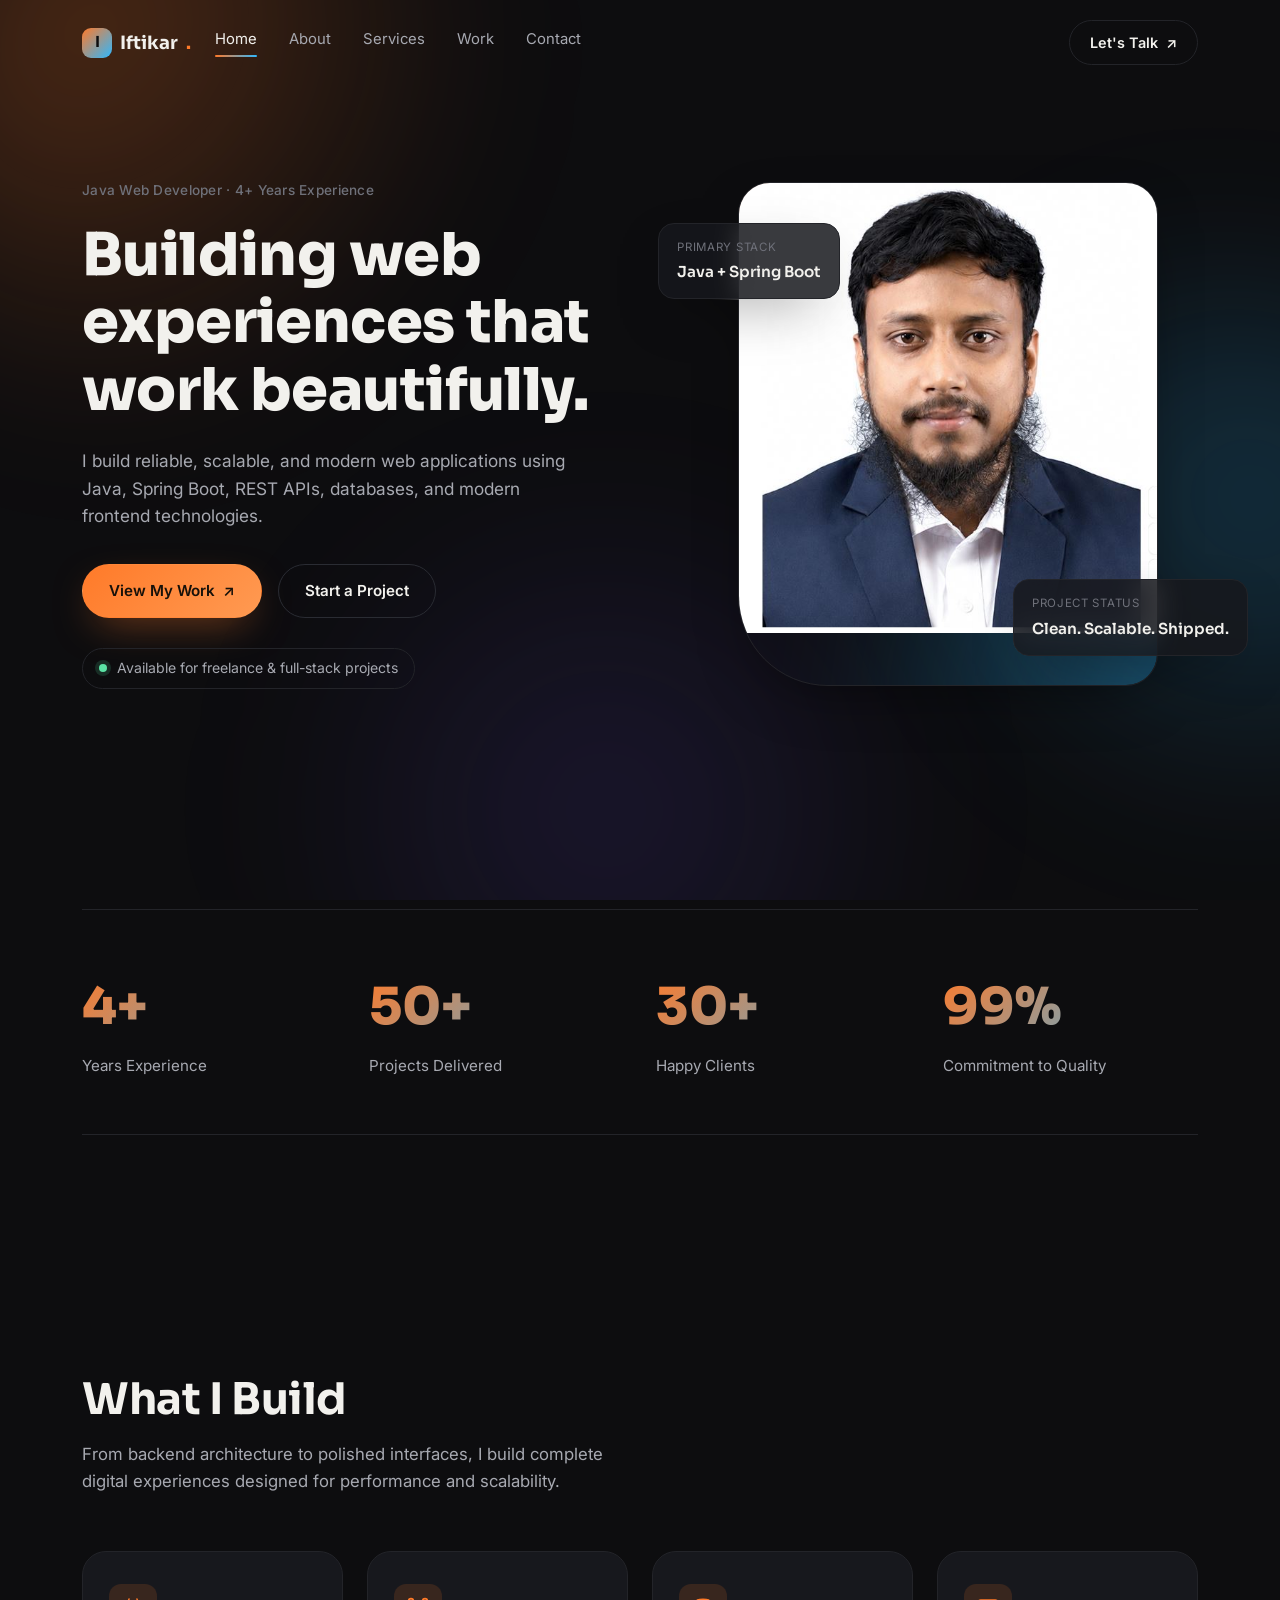
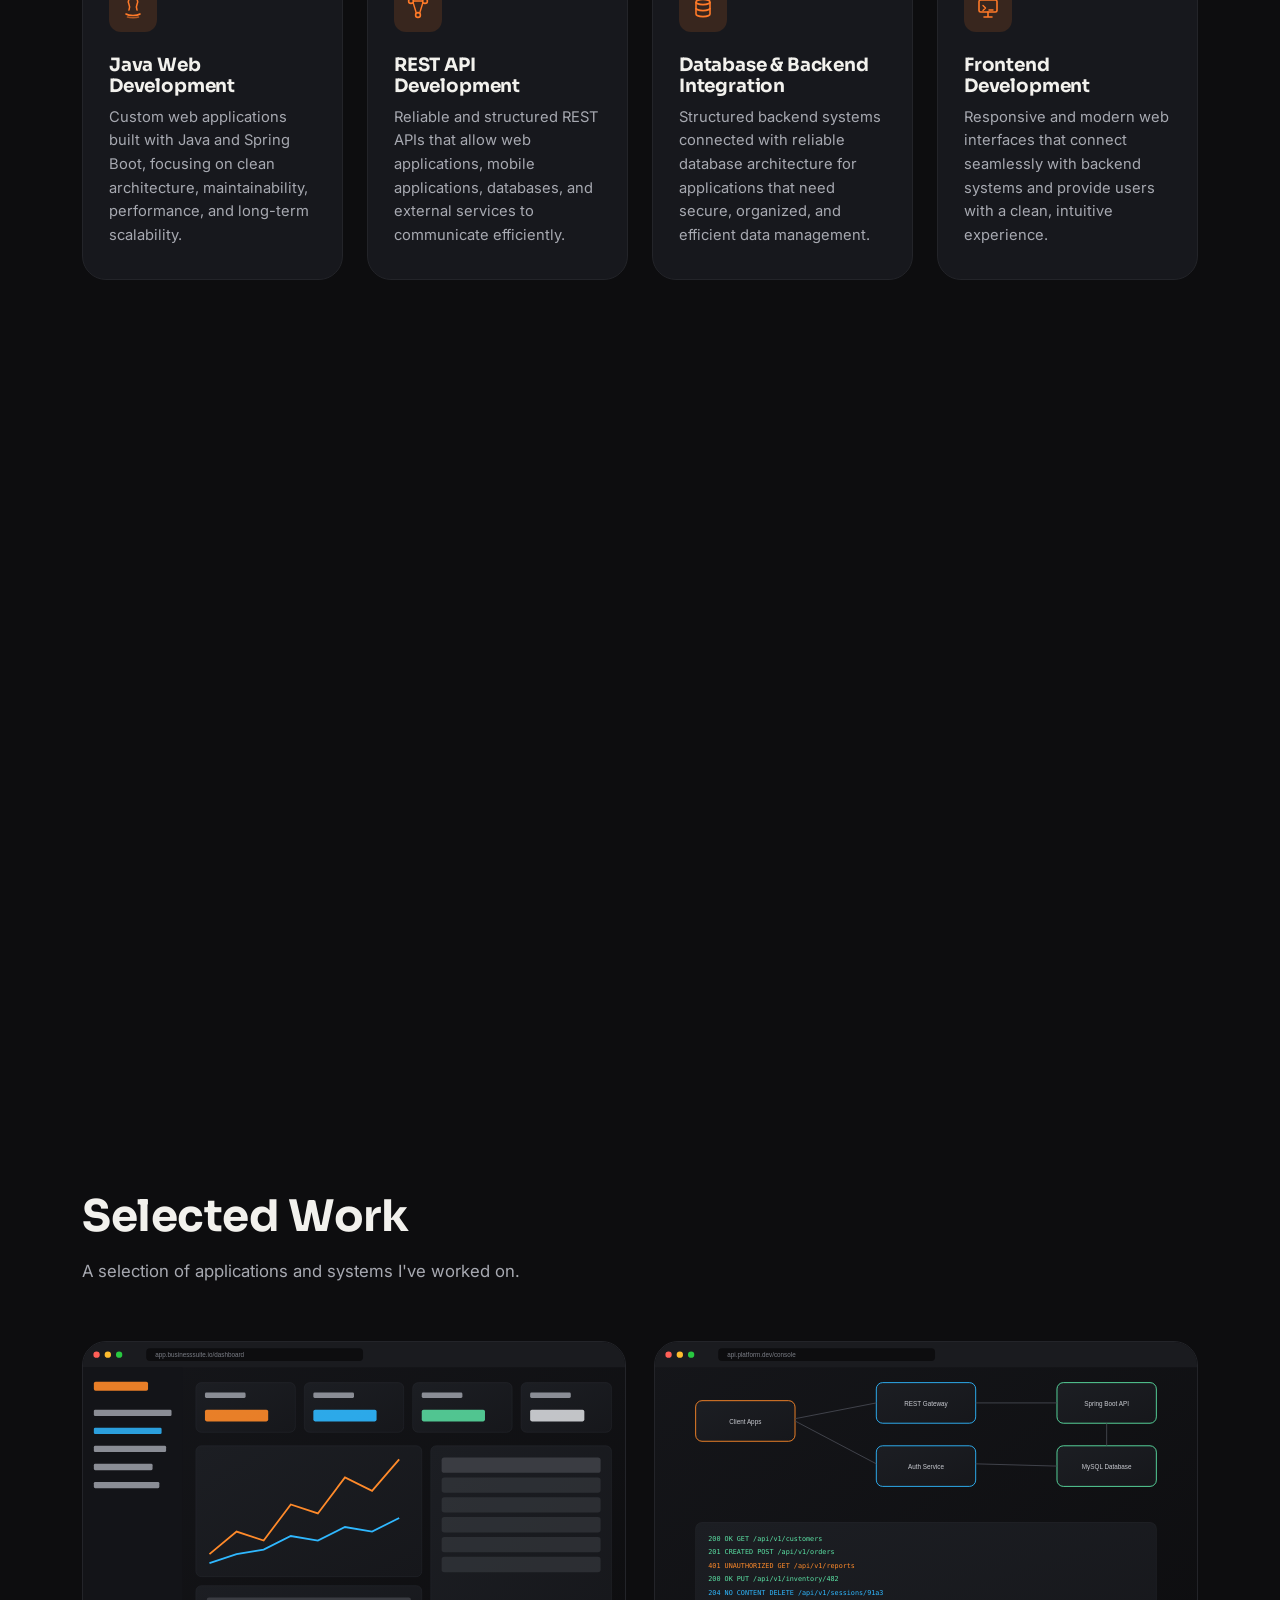
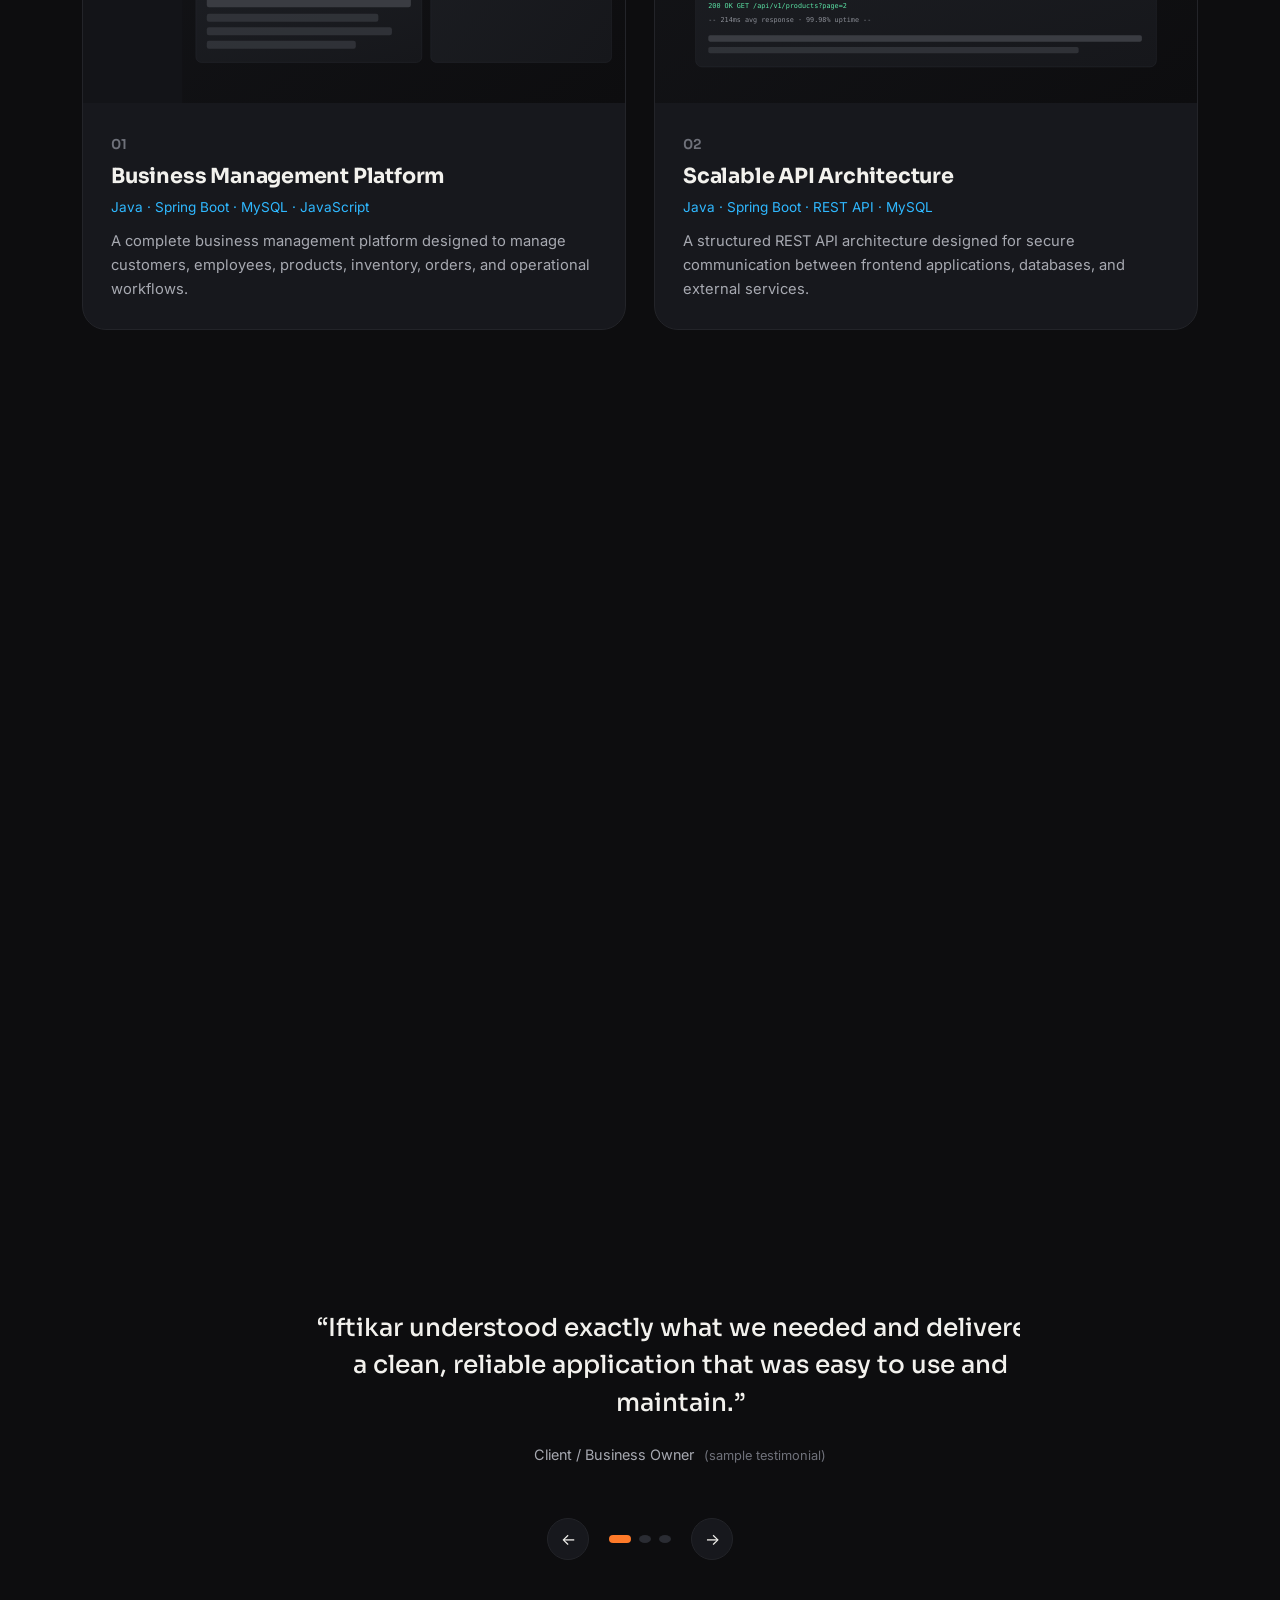
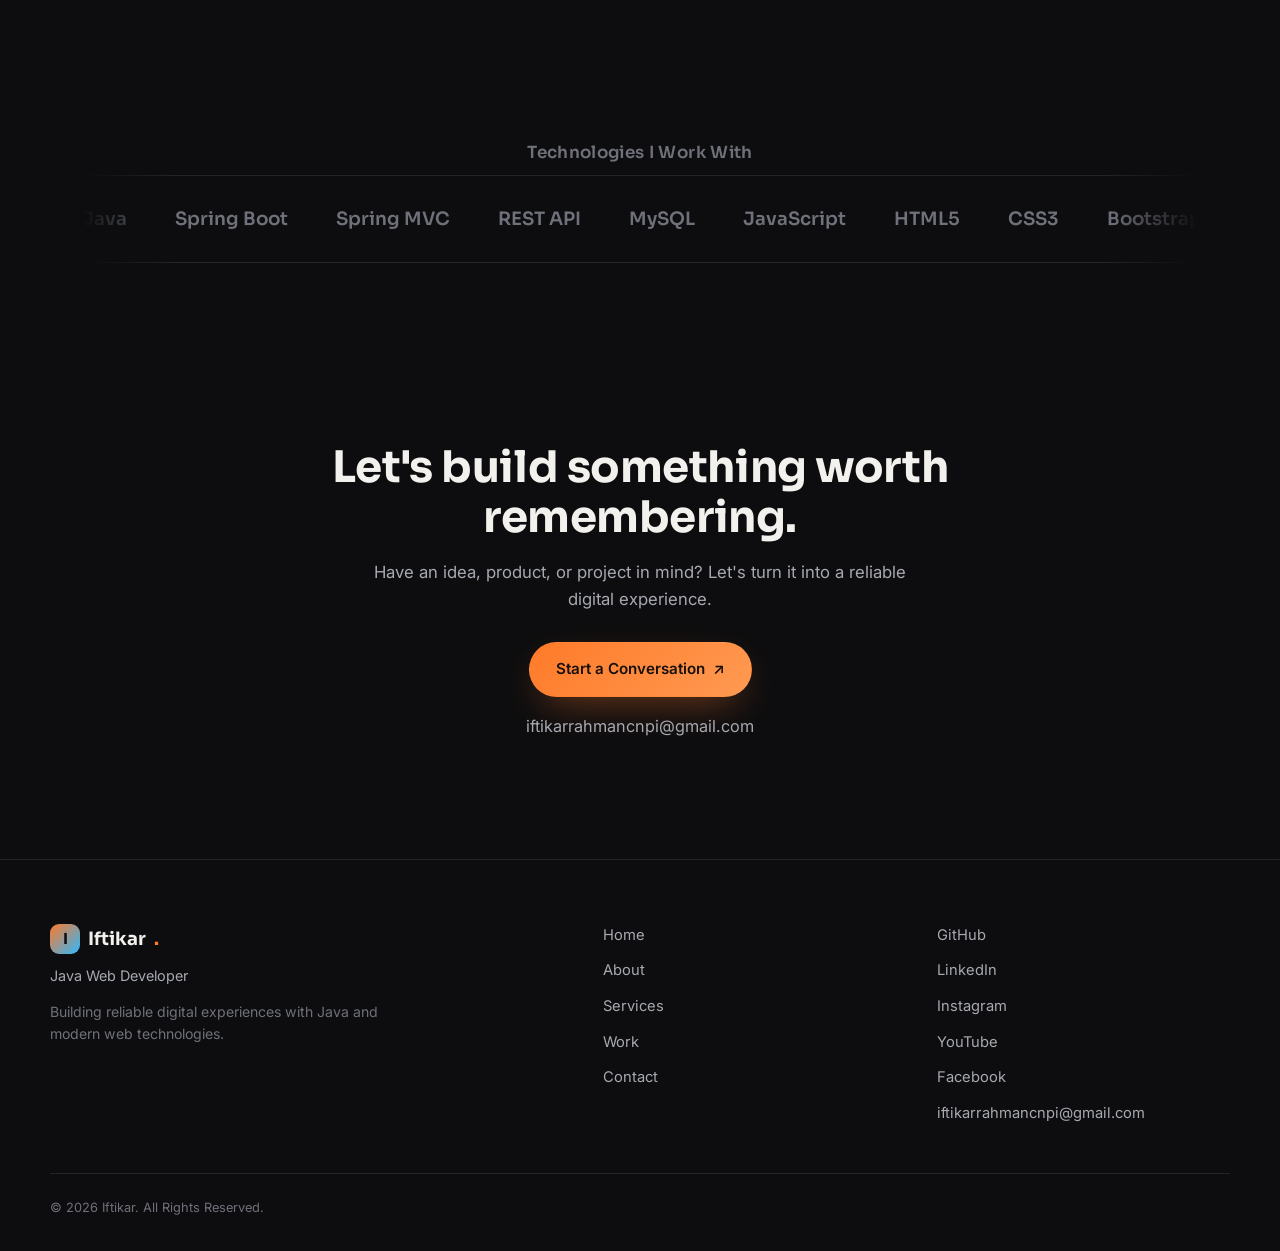
==== index.html @ 3c6ee950 "Update index.html" ====
<!DOCTYPE html>
<html lang="en">
<head>
<meta charset="UTF-8">
<meta name="viewport" content="width=device-width, initial-scale=1.0">
<title>Iftikar — Java Web Developer</title>
<meta name="description" content="Iftikar is a Java Web Developer with 4+ years of experience building reliable, scalable web applications with Java, Spring Boot, REST APIs and modern frontend technologies.">
<link rel="preconnect" href="https://fonts.googleapis.com">
<link rel="preconnect" href="https://fonts.gstatic.com" crossorigin>
<link href="https://fonts.googleapis.com/css2?family=Sora:wght@400;500;600;700;800&family=Inter:wght@400;500;600&display=swap" rel="stylesheet">
<link rel="stylesheet" href="styles.css">
<script src="data-store.js"></script>
</head>
<body>

<!-- ================= ATMOSPHERE BACKGROUND ================= -->
<div class="atmosphere" aria-hidden="true">
  <div class="blob blob--orange"></div>
  <div class="blob blob--blue"></div>
  <div class="blob blob--violet"></div>
</div>

<!-- ================= NAVIGATION ================= -->
<header class="nav" id="nav" data-reveal-root>
  <div class="nav__inner">
    <a href="index.html" class="nav__logo"><span class="nav__logo-mark">I</span> Iftikar<span class="nav__dot">.</span></a>

    <nav class="nav__links" id="navLinks">
      <a href="index.html" class="nav__link is-active">Home</a>
      <a href="about.html" class="nav__link">About</a>
      <a href="services.html" class="nav__link">Services</a>
      <a href="index.html#work" class="nav__link">Work</a>
      <a href="contact.html" class="nav__link">Contact</a>
    </nav>

    <a href="contact.html" class="btn btn--ghost nav__cta">Let's Talk <span class="arrow">↗</span></a>

    <button class="nav__burger" id="navBurger" aria-label="Open menu" aria-expanded="false" aria-controls="navLinks">
      <span></span><span></span><span></span>
    </button>
  </div>
</header>

<main id="home">

  <!-- ================= HERO ================= -->
  <section class="hero" id="hero">
    <div class="hero__inner">
      <div class="hero__text" data-hero-el="text">
        <p class="eyebrow" data-hero-el="eyebrow" data-bind="home.eyebrow">Java Web Developer · 4+ Years Experience</p>
        <h1 class="hero__headline" data-hero-el="headline" data-bind="home.headline">Building web experiences that work beautifully.</h1>
        <p class="hero__sub" data-hero-el="sub" data-bind="home.sub">I build reliable, scalable, and modern web applications using Java, Spring Boot, REST APIs, databases, and modern frontend technologies.</p>

        <div class="hero__actions" data-hero-el="actions">
          <a href="#work" class="btn btn--primary" data-scroll>View My Work <span class="arrow">↗</span></a>
          <a href="contact.html" class="btn btn--outline">Start a Project</a>
        </div>

        <div class="availability" data-hero-el="availability">
          <span class="availability__dot"></span>
          <span data-bind="home.availability">Available for freelance &amp; full-stack projects</span>
        </div>
      </div>

      <div class="hero__visual" data-hero-el="visual">
        <div class="portrait-frame">
          <div class="portrait-frame__glow"></div>
          <img src="photo/profile.JPG" alt="Portrait placeholder of Iftikar, Java Web Developer" class="photo/profile.JPG" data-bind-src="profile.photo">
        </div>

        <div class="float-card float-card--top">
          <span class="float-card__label" data-bind="home.floatingCard1Label">Primary Stack</span>
          <span class="float-card__value" data-bind="home.floatingCard1Value">Java + Spring Boot</span>
        </div>

        <div class="float-card float-card--bottom">
          <span class="float-card__label" data-bind="home.floatingCard2Label">Project Status</span>
          <span class="float-card__value" data-bind="home.floatingCard2Value">Clean. Scalable. Shipped.</span>
        </div>
      </div>
    </div>
  </section>

  <!-- ================= STATS ================= -->
  <section class="stats" id="stats" data-reveal-root>
    <div class="stats__grid">
      <div class="stat" data-reveal data-stat-index="0">
        <span class="stat__number" data-count-to="4" data-suffix="+">0</span>
        <span class="stat__label">Years Experience</span>
      </div>
      <div class="stat" data-reveal data-stat-index="1">
        <span class="stat__number" data-count-to="50" data-suffix="+">0</span>
        <span class="stat__label">Projects Delivered</span>
      </div>
      <div class="stat" data-reveal data-stat-index="2">
        <span class="stat__number" data-count-to="30" data-suffix="+">0</span>
        <span class="stat__label">Happy Clients</span>
      </div>
      <div class="stat" data-reveal data-stat-index="3">
        <span class="stat__number" data-count-to="99" data-suffix="%">0</span>
        <span class="stat__label">Commitment to Quality</span>
      </div>
    </div>
  </section>

  <!-- ================= SERVICES ================= -->
  <section class="services" id="services" data-reveal-root>
    <div class="section-head" data-reveal>
      <h2 class="section-title">What I Build</h2>
      <p class="section-sub">From backend architecture to polished interfaces, I build complete digital experiences designed for performance and scalability.</p>
    </div>

    <div class="services__grid" id="servicesTeaserGrid">
      <!-- Rendered live from Admin Panel data by site-render.js -->
    </div>

    <div class="services__more" data-reveal>
      <a href="services.html" class="btn btn--outline">View All Services <span class="arrow">↗</span></a>
    </div>
  </section>

  <!-- ================= ABOUT PREVIEW ================= -->
  <section class="about-preview" id="about-preview" data-reveal-root>
    <div class="about-preview__grid">
      <div class="about-preview__text" data-reveal>
        <p class="eyebrow">A Little About Me</p>
        <h2 class="section-title">Engineering with purpose.</h2>
        <p class="about-preview__lead" data-bind="home.aboutPreviewText">I'm Iftikar, a Java Web Developer focused on building practical, scalable, and high-quality web applications. I combine backend engineering with modern frontend development to create products that are reliable behind the scenes and intuitive for the people using them.</p>
        <a href="about.html" class="btn btn--outline">Read My Full Story <span class="arrow">↗</span></a>
      </div>

      <div class="about-preview__highlights" data-reveal>
        <div class="highlight">
          <h3>Clean Architecture</h3>
          <p>Structured and maintainable code.</p>
        </div>
        <div class="highlight">
          <h3>Performance Focused</h3>
          <p>Fast, efficient and scalable applications.</p>
        </div>
        <div class="highlight">
          <h3>Business-Oriented</h3>
          <p>Technology built around real-world problems.</p>
        </div>
      </div>
    </div>
  </section>

  <!-- ================= FEATURED WORK ================= -->
  <section class="work" id="work" data-reveal-root>
    <div class="section-head" data-reveal>
      <h2 class="section-title">Selected Work</h2>
      <p class="section-sub">A selection of applications and systems I've worked on.</p>
    </div>

    <div class="work__grid" id="workGrid">
      <!-- Rendered live from Admin Panel data by site-render.js -->
    </div>
  </section>

  <!-- ================= TESTIMONIALS ================= -->
  <section class="testimonials" id="testimonials" data-reveal-root>
    <div class="section-head" data-reveal>
      <h2 class="section-title">What clients say</h2>
    </div>

    <div class="testimonial-slider" data-reveal>
      <div class="testimonial-track" id="testimonialTrack">
        <blockquote class="testimonial">
          <p>“Iftikar understood exactly what we needed and delivered a clean, reliable application that was easy to use and maintain.”</p>
          <footer>Client / Business Owner <span class="testimonial__demo">(sample testimonial)</span></footer>
        </blockquote>
        <blockquote class="testimonial">
          <p>“His attention to detail and ability to solve technical problems made the entire development process smooth.”</p>
          <footer>Client / Project Manager <span class="testimonial__demo">(sample testimonial)</span></footer>
        </blockquote>
        <blockquote class="testimonial">
          <p>“Professional communication, strong development skills, and excellent attention to quality.”</p>
          <footer>Client / Startup Founder <span class="testimonial__demo">(sample testimonial)</span></footer>
        </blockquote>
      </div>

      <div class="testimonial-controls">
        <button class="testimonial-btn" id="testimonialPrev" aria-label="Previous testimonial">←</button>
        <div class="testimonial-dots" id="testimonialDots"></div>
        <button class="testimonial-btn" id="testimonialNext" aria-label="Next testimonial">→</button>
      </div>
    </div>
  </section>

  <!-- ================= TECH MARQUEE ================= -->
  <section class="marquee-section" id="tech" data-reveal-root>
    <p class="section-sub section-sub--center" data-reveal>Technologies I Work With</p>
    <div class="marquee" data-reveal>
      <div class="marquee__track">
        <span>Java</span><span>Spring Boot</span><span>Spring MVC</span><span>REST API</span><span>MySQL</span><span>JavaScript</span><span>HTML5</span><span>CSS3</span><span>Bootstrap</span><span>Git</span>
        <span>Java</span><span>Spring Boot</span><span>Spring MVC</span><span>REST API</span><span>MySQL</span><span>JavaScript</span><span>HTML5</span><span>CSS3</span><span>Bootstrap</span><span>Git</span>
      </div>
    </div>
  </section>

  <!-- ================= CONTACT TEASER ================= -->
  <section class="contact-teaser" data-reveal-root>
    <div class="contact-teaser__inner" data-reveal>
      <h2 class="section-title">Let's build something worth remembering.</h2>
      <p class="section-sub" style="margin-left:auto;margin-right:auto;">Have an idea, product, or project in mind? Let's turn it into a reliable digital experience.</p>
      <div class="contact-teaser__actions">
        <a href="contact.html" class="btn btn--primary">Start a Conversation <span class="arrow">↗</span></a>
        <a href="mailto:iftikarrahmancnpi@gmail.com" class="contact__email" data-editable="contact-email">iftikarrahmancnpi@gmail.com</a>
      </div>
    </div>
  </section>

</main>

<!-- ================= FOOTER ================= -->
<footer class="footer">
  <div class="footer__inner">
    <div class="footer__brand">
      <p class="footer__logo"><span class="nav__logo-mark">I</span> Iftikar<span class="nav__dot">.</span></p>
      <p class="footer__role">Java Web Developer</p>
      <p class="footer__tagline">Building reliable digital experiences with Java and modern web technologies.</p>
    </div>

    <nav class="footer__nav" aria-label="Footer navigation">
      <a href="index.html">Home</a>
      <a href="about.html">About</a>
      <a href="services.html">Services</a>
      <a href="index.html#work">Work</a>
      <a href="contact.html">Contact</a>
    </nav>

    <div class="footer__social" id="footerSocial">
      <!-- Rendered live from Admin Panel data by site-render.js -->
    </div>
  </div>

  <p class="footer__copyright">© 2026 Iftikar. All Rights Reserved.</p>
</footer>

<!-- ================= PROJECT MODAL ================= -->
<div class="modal" id="projectModal" role="dialog" aria-modal="true" aria-labelledby="modalTitle">
  <div class="modal__backdrop" data-modal-close></div>
  <div class="modal__panel">
    <button class="modal__close" data-modal-close aria-label="Close project details">✕</button>
    <img class="modal__image" id="modalImage" src="" alt="">
    <div class="modal__body">
      <span class="modal__number" id="modalNumber"></span>
      <h3 class="modal__title" id="modalTitle"></h3>

      <div class="modal__section">
        <h4>Overview</h4>
        <p id="modalOverview"></p>
      </div>
      <div class="modal__section">
        <h4>Problem</h4>
        <p id="modalProblem"></p>
      </div>
      <div class="modal__section">
        <h4>Solution</h4>
        <p id="modalSolution"></p>
      </div>
      <div class="modal__section">
        <h4>Technologies Used</h4>
        <p id="modalTech"></p>
      </div>
      <div class="modal__section">
        <h4>Main Features</h4>
        <ul id="modalFeatures"></ul>
      </div>
      <div class="modal__section">
        <h4>Development Approach</h4>
        <p id="modalApproach"></p>
      </div>

      <div class="modal__actions">
        <a href="#" class="btn btn--outline" id="modalGithub" target="_blank" rel="noopener">GitHub</a>
        <a href="#" class="btn btn--primary" id="modalDemo" target="_blank" rel="noopener">Live Demo</a>
      </div>
    </div>
  </div>
</div>

<script src="site-render.js"></script>
<script src="script.js"></script>
</body>
</html>
---- styles.css ----
/* =========================================================
   IFTIKAR PORTFOLIO — DESIGN SYSTEM
   Base: charcoal near-black · Accents: vibrant orange + electric blue
   Type: Sora (display) + Inter (body)
   ========================================================= */

:root{
  --bg: #0d0d0f;
  --bg-elevated: #131418;
  --surface: #17181d;
  --surface-2: #1c1e24;
  --border: #2a2c33;
  --border-soft: #232429;

  --text: #f2f1ed;
  --text-muted: #a7a9b1;
  --text-faint: #6f717a;

  --orange: #ff7a29;
  --orange-soft: rgba(255, 122, 41, 0.14);
  --blue: #2fb8ff;
  --blue-soft: rgba(47, 184, 255, 0.14);

  --font-display: 'Sora', 'Inter', sans-serif;
  --font-body: 'Inter', sans-serif;

  --radius-sm: 10px;
  --radius-md: 16px;
  --radius-lg: 24px;

  --shadow-card: 0 20px 60px -25px rgba(0,0,0,0.6);
  --ease: cubic-bezier(.22,.68,0,1);

  --container: 1180px;
}

*, *::before, *::after{ box-sizing: border-box; }
html{ scroll-behavior: smooth; }

body{
  margin: 0;
  background: var(--bg);
  color: var(--text);
  font-family: var(--font-body);
  font-size: 16px;
  line-height: 1.6;
  -webkit-font-smoothing: antialiased;
  overflow-x: hidden;
}

h1, h2, h3, h4{
  font-family: var(--font-display);
  margin: 0;
  color: var(--text);
  line-height: 1.15;
  letter-spacing: -0.01em;
}

p{ margin: 0; }
img{ max-width: 100%; display: block; }
a{ color: inherit; text-decoration: none; }
ul{ margin: 0; padding: 0; list-style: none; }
button{ font-family: inherit; cursor: pointer; }
input, select, textarea{ font-family: inherit; }

:focus-visible{
  outline: 2px solid var(--blue);
  outline-offset: 3px;
}

.arrow{ display: inline-block; transition: transform .3s var(--ease); }
a:hover .arrow, .btn:hover .arrow{ transform: translate(2px,-2px); }

/* =========================================================
   ATMOSPHERE BACKGROUND — slow drifting blurred glow
   ========================================================= */

.atmosphere{
  position: fixed;
  inset: 0;
  z-index: 0;
  overflow: hidden;
  pointer-events: none;
}

.blob{
  position: absolute;
  border-radius: 50%;
  filter: blur(90px);
  opacity: .55;
  will-change: transform;
}

.blob--orange{
  width: 620px; height: 620px;
  top: -180px; left: -120px;
  background: radial-gradient(circle at 30% 30%, rgba(255,122,41,.55), rgba(255,122,41,0) 70%);
  animation: driftA 26s ease-in-out infinite;
}

.blob--blue{
  width: 560px; height: 560px;
  top: 30%; right: -200px;
  background: radial-gradient(circle at 60% 40%, rgba(47,184,255,.45), rgba(47,184,255,0) 70%);
  animation: driftB 32s ease-in-out infinite;
}

.blob--violet{
  width: 700px; height: 700px;
  bottom: -260px; left: 20%;
  background: radial-gradient(circle at 50% 50%, rgba(122,92,255,.28), rgba(122,92,255,0) 70%);
  animation: driftC 38s ease-in-out infinite;
}

@keyframes driftA{
  0%,100%{ transform: translate(0,0) scale(1); }
  50%{ transform: translate(60px, 80px) scale(1.08); }
}
@keyframes driftB{
  0%,100%{ transform: translate(0,0) scale(1); }
  50%{ transform: translate(-70px, -40px) scale(1.1); }
}
@keyframes driftC{
  0%,100%{ transform: translate(0,0) scale(1); opacity: .5; }
  50%{ transform: translate(40px, -60px) scale(1.05); opacity: .65; }
}

main, header, footer{ position: relative; z-index: 1; }

/* =========================================================
   LAYOUT HELPERS
   ========================================================= */

section{
  max-width: var(--container);
  margin: 0 auto;
  padding: 120px 32px;
}

.section-head{ max-width: 640px; margin-bottom: 56px; }
.section-title{ font-size: clamp(2rem, 3.4vw, 2.75rem); font-weight: 700; }
.section-sub{ margin-top: 16px; color: var(--text-muted); font-size: 1.05rem; max-width: 560px; }
.section-sub--center{ margin: 0 auto 8px; text-align: center; max-width: none; color: var(--text-faint); font-family: var(--font-display); font-weight: 600; letter-spacing: .02em; }

.eyebrow{
  color: var(--text-faint);
  font-size: .85rem;
  font-weight: 500;
  letter-spacing: .02em;
  margin: 0 0 20px;
}

/* buttons */
.btn{
  display: inline-flex;
  align-items: center;
  gap: 8px;
  padding: 14px 26px;
  border-radius: 100px;
  font-weight: 600;
  font-size: .95rem;
  border: 1px solid transparent;
  transition: transform .35s var(--ease), background .3s var(--ease), border-color .3s var(--ease), box-shadow .3s var(--ease);
}
.btn--primary{
  background: linear-gradient(135deg, var(--orange), #ff9a52);
  color: #17110a;
  box-shadow: 0 14px 40px -14px rgba(255,122,41,.55);
}
.btn--primary:hover{ transform: translateY(-2px); box-shadow: 0 18px 44px -12px rgba(255,122,41,.65); }
.btn--outline{
  border-color: var(--border);
  color: var(--text);
  background: transparent;
}
.btn--outline:hover{ border-color: var(--blue); color: var(--blue); transform: translateY(-2px); }
.btn--ghost{
  border-color: var(--border-soft);
  color: var(--text);
  padding: 10px 20px;
  font-size: .9rem;
}
.btn--ghost:hover{ border-color: var(--orange); }

/* =========================================================
   SCROLL REVEAL (Intersection Observer driven)
   ========================================================= */

[data-reveal]{
  opacity: 0;
  transform: translateY(28px);
  transition: opacity .8s var(--ease), transform .8s var(--ease);
  transition-delay: calc(var(--i, 0) * 90ms);
}
[data-reveal].is-visible{
  opacity: 1;
  transform: translateY(0);
}
[data-reveal-stagger] > *{ transition-delay: calc(var(--i, 0) * 90ms); }

@media (prefers-reduced-motion: reduce){
  html{ scroll-behavior: auto; }
  [data-reveal]{ opacity: 1; transform: none; transition: none; }
  .blob{ animation: none; }
  .marquee__track{ animation: none !important; }
}

/* =========================================================
   NAVIGATION
   ========================================================= */

.nav{
  position: fixed;
  top: 0; left: 0; right: 0;
  z-index: 100;
  padding: 20px 0;
  transition: background .4s var(--ease), border-color .4s var(--ease), padding .4s var(--ease), backdrop-filter .4s var(--ease);
  border-bottom: 1px solid transparent;
}
.nav.is-scrolled{
  padding: 14px 0;
  background: rgba(13,13,15,.72);
  backdrop-filter: blur(16px);
  border-bottom-color: var(--border-soft);
}
.nav__inner{
  max-width: var(--container);
  margin: 0 auto;
  padding: 0 32px;
  display: flex;
  align-items: center;
  justify-content: space-between;
  gap: 24px;
}
.nav__logo{
  font-family: var(--font-display);
  font-weight: 700;
  font-size: 1.15rem;
  display: flex;
  align-items: center;
  gap: 8px;
}
.nav__logo-mark{
  display: inline-flex;
  align-items: center;
  justify-content: center;
  width: 30px; height: 30px;
  border-radius: 9px;
  background: linear-gradient(135deg, var(--orange), var(--blue));
  color: #0d0d0f;
  font-size: .95rem;
}
.nav__dot{ color: var(--orange); }
.nav__links{ display: flex; gap: 32px; }
.nav__link{ font-size: .93rem; color: var(--text-muted); transition: color .25s; position: relative; }
.nav__link:hover{ color: var(--text); }
.nav__cta{ margin-left: auto; }
.nav__burger{
  display: none;
  flex-direction: column;
  gap: 5px;
  background: none;
  border: none;
  padding: 8px;
}
.nav__burger span{
  width: 22px; height: 2px;
  background: var(--text);
  transition: transform .3s var(--ease), opacity .3s var(--ease);
}
.nav__burger.is-open span:nth-child(1){ transform: translateY(7px) rotate(45deg); }
.nav__burger.is-open span:nth-child(2){ opacity: 0; }
.nav__burger.is-open span:nth-child(3){ transform: translateY(-7px) rotate(-45deg); }

/* =========================================================
   HERO
   ========================================================= */

.hero{
  max-width: var(--container);
  margin: 0 auto;
  padding: 180px 32px 100px;
}
.hero__inner{
  display: grid;
  grid-template-columns: 1.05fr .95fr;
  gap: 64px;
  align-items: center;
}

.hero__headline{
  font-size: clamp(2.4rem, 4.6vw, 3.8rem);
  font-weight: 800;
  margin: 0 0 22px;
  max-width: 12ch;
}

.hero__sub{
  color: var(--text-muted);
  font-size: 1.08rem;
  max-width: 46ch;
  margin-bottom: 34px;
}

.hero__actions{ display: flex; gap: 16px; flex-wrap: wrap; margin-bottom: 30px; }

.availability{
  display: inline-flex;
  align-items: center;
  gap: 10px;
  font-size: .88rem;
  color: var(--text-muted);
  padding: 8px 16px;
  border: 1px solid var(--border-soft);
  border-radius: 100px;
}
.availability__dot{
  width: 8px; height: 8px;
  border-radius: 50%;
  background: #5be3a5;
  box-shadow: 0 0 0 4px rgba(91,227,165,.15);
  animation: pulseDot 2.4s ease-in-out infinite;
}
@keyframes pulseDot{
  0%,100%{ box-shadow: 0 0 0 4px rgba(91,227,165,.15); }
  50%{ box-shadow: 0 0 0 8px rgba(91,227,165,.05); }
}

[data-hero-el]{
  opacity: 0;
  transform: translateY(22px);
  animation: heroReveal .9s var(--ease) forwards;
}
[data-hero-el="eyebrow"]{ animation-delay: .05s; }
[data-hero-el="headline"]{ animation-delay: .18s; }
[data-hero-el="sub"]{ animation-delay: .32s; }
[data-hero-el="actions"]{ animation-delay: .46s; }
[data-hero-el="availability"]{ animation-delay: .58s; }
[data-hero-el="visual"]{ animation-delay: .3s; }
@keyframes heroReveal{ to{ opacity: 1; transform: translateY(0); } }

.hero__visual{ position: relative; display: flex; justify-content: center; }

.portrait-frame{
  position: relative;
  width: min(420px, 90%);
  aspect-ratio: 5/6;
  border-radius: 32px 32px 32px 90px;
  overflow: hidden;
  border: 1px solid var(--border-soft);
  box-shadow: var(--shadow-card);
}
.portrait-frame__img{
  width: 100%; height: 100%;
  object-fit: cover;
  clip-path: inset(0 100% 0 0);
  animation: wipeIn 1.3s .5s var(--ease) forwards;
}
@keyframes wipeIn{ to{ clip-path: inset(0 0 0 0); } }

.portrait-frame__glow{
  position: absolute;
  inset: -30%;
  background:
    radial-gradient(circle at 15% 15%, rgba(255,122,41,.5), transparent 45%),
    radial-gradient(circle at 90% 85%, rgba(47,184,255,.4), transparent 45%);
  filter: blur(50px);
  z-index: -1;
}

.float-card{
  position: absolute;
  display: flex;
  flex-direction: column;
  gap: 4px;
  padding: 14px 18px;
  background: rgba(23,24,29,.85);
  border: 1px solid var(--border-soft);
  border-radius: var(--radius-md);
  backdrop-filter: blur(14px);
  box-shadow: var(--shadow-card);
  opacity: 0;
  animation: floatIn .9s var(--ease) forwards, floatBob 6s ease-in-out 1.6s infinite;
}
.float-card--top{ top: 8%; left: -8%; animation-delay: .9s, 1.6s; }
.float-card--bottom{ bottom: 6%; right: -10%; animation-delay: 1.1s, 1.9s; }
@keyframes floatIn{ from{ opacity: 0; transform: translateY(16px); } to{ opacity: 1; transform: translateY(0); } }
@keyframes floatBob{ 0%,100%{ transform: translateY(0); } 50%{ transform: translateY(-10px); } }

.float-card__label{ font-size: .72rem; text-transform: uppercase; letter-spacing: .06em; color: var(--text-faint); }
.float-card__value{ font-family: var(--font-display); font-weight: 600; font-size: .95rem; }

/* =========================================================
   STATS
   ========================================================= */

.stats__grid{
  display: grid;
  grid-template-columns: repeat(4, 1fr);
  gap: 32px;
  border-top: 1px solid var(--border-soft);
  border-bottom: 1px solid var(--border-soft);
  padding: 56px 0;
}
.stat{ text-align: left; }
.stat__number{
  display: block;
  font-family: var(--font-display);
  font-size: clamp(2.4rem, 4vw, 3.2rem);
  font-weight: 800;
  background: linear-gradient(135deg, var(--orange), var(--blue));
  -webkit-background-clip: text;
  background-clip: text;
  color: transparent;
}
.stat__label{ color: var(--text-muted); font-size: .95rem; margin-top: 6px; display: block; }

/* =========================================================
   SERVICES
   ========================================================= */

.services__grid{
  display: grid;
  grid-template-columns: repeat(4, 1fr);
  gap: 24px;
}
.service-card{
  background: var(--surface);
  border: 1px solid var(--border-soft);
  border-radius: var(--radius-lg);
  padding: 32px 26px;
  transition: transform .4s var(--ease), border-color .4s var(--ease), box-shadow .4s var(--ease);
}
.service-card:hover{
  transform: translateY(-6px);
  border-color: rgba(255,122,41,.35);
  box-shadow: 0 24px 60px -30px rgba(255,122,41,.35);
}
.service-card__icon{
  width: 48px; height: 48px;
  display: flex; align-items: center; justify-content: center;
  border-radius: 12px;
  background: var(--orange-soft);
  color: var(--orange);
  margin-bottom: 22px;
  transition: transform .4s var(--ease);
}
.service-card:hover .service-card__icon{ transform: scale(1.08) rotate(-4deg); }
.service-card__icon svg{ width: 24px; height: 24px; }
.service-card__title{ font-size: 1.15rem; font-weight: 700; margin-bottom: 10px; }
.service-card__text{ color: var(--text-muted); font-size: .92rem; }

/* =========================================================
   ABOUT PREVIEW (Home page teaser)
   ========================================================= */

.about-preview__grid{
  display: grid;
  grid-template-columns: 1.2fr .8fr;
  gap: 64px;
  align-items: start;
}
.about-preview__lead{ color: var(--text-muted); font-size: 1.08rem; margin: 20px 0 28px; max-width: 56ch; }
.tech-pills{ display: flex; flex-wrap: wrap; gap: 10px; }
.tech-pills span{
  padding: 8px 16px;
  border: 1px solid var(--border-soft);
  border-radius: 100px;
  font-size: .85rem;
  color: var(--text-muted);
}
.about-preview__highlights{ display: flex; flex-direction: column; gap: 20px; }
.highlight{
  padding: 24px;
  border-radius: var(--radius-md);
  background: var(--surface);
  border: 1px solid var(--border-soft);
  border-left: 3px solid var(--blue);
}
.highlight h3{ font-size: 1.02rem; margin-bottom: 6px; }
.highlight p{ color: var(--text-muted); font-size: .9rem; }

.services__more{ text-align: center; margin-top: 44px; }

/* =========================================================
   NAV — active page state (multi-page)
   ========================================================= */
.nav__link.is-active{ color: var(--text); }
.nav__link.is-active::after{
  content: "";
  display: block;
  height: 2px;
  margin-top: 4px;
  background: linear-gradient(90deg, var(--orange), var(--blue));
  border-radius: 2px;
}

/* =========================================================
   ACCENT TEXT (shared gradient headline treatment)
   ========================================================= */
.accent-text{
  background: linear-gradient(135deg, var(--orange), var(--blue));
  -webkit-background-clip: text;
  background-clip: text;
  color: transparent;
}

/* =========================================================
   ABOUT PAGE — HERO
   ========================================================= */
.about-hero{
  max-width: var(--container);
  margin: 0 auto;
  padding: 180px 32px 100px;
}
.about-hero__inner{
  display: grid;
  grid-template-columns: 1.05fr .95fr;
  gap: 64px;
  align-items: center;
}
.about-hero__headline{
  font-size: clamp(2.2rem, 4.2vw, 3.4rem);
  font-weight: 800;
  margin: 0 0 22px;
  max-width: 15ch;
}
.about-hero__lead{ color: var(--text-muted); font-size: 1.08rem; max-width: 48ch; }

/* =========================================================
   MY STORY — editorial layout
   ========================================================= */
.story{ padding-top: 60px; }
.story__grid{
  display: grid;
  grid-template-columns: .8fr 1.2fr;
  gap: 64px;
}
.story__mark{
  font-family: var(--font-display);
  font-size: 6rem;
  line-height: 1;
  font-weight: 700;
  color: var(--orange);
  opacity: .35;
}
.story__blocks{ display: flex; flex-direction: column; gap: 28px; }
.story__block{
  padding: 28px 30px;
  background: var(--surface);
  border: 1px solid var(--border-soft);
  border-radius: var(--radius-md);
  border-left: 3px solid transparent;
  border-image: linear-gradient(180deg, var(--orange), var(--blue)) 1;
}
.story__block p{ color: var(--text-muted); font-size: 1.02rem; line-height: 1.7; }
.story__block strong{ color: var(--text); font-weight: 600; }

/* =========================================================
   TIMELINE
   ========================================================= */
.timeline{ position: relative; max-width: 760px; margin: 0 auto; padding-left: 40px; }
.timeline::before{
  content: "";
  position: absolute;
  left: 9px; top: 6px; bottom: 6px;
  width: 2px;
  background: linear-gradient(180deg, var(--orange), var(--blue), transparent);
  opacity: .4;
}
.timeline-item{
  position: relative;
  padding-bottom: 46px;
}
.timeline-item:last-child{ padding-bottom: 0; }
.timeline-item::before{
  content: "";
  position: absolute;
  left: -40px; top: 4px;
  width: 18px; height: 18px;
  border-radius: 50%;
  background: var(--bg);
  border: 2px solid var(--orange);
  box-shadow: 0 0 0 4px var(--orange-soft);
}
.timeline-item:nth-child(even)::before{
  border-color: var(--blue);
  box-shadow: 0 0 0 4px var(--blue-soft);
}
.timeline-item__number{ color: var(--text-faint); font-family: var(--font-display); font-size: .8rem; font-weight: 600; }
.timeline-item__title{ font-size: 1.2rem; margin: 6px 0 8px; }
.timeline-item__text{ color: var(--text-muted); font-size: .95rem; max-width: 56ch; }

/* =========================================================
   APPROACH / VALUE CARDS
   ========================================================= */
.approach__grid{
  display: grid;
  grid-template-columns: repeat(4, 1fr);
  gap: 24px;
}
.value-card{
  background: var(--surface);
  border: 1px solid var(--border-soft);
  border-radius: var(--radius-lg);
  padding: 30px 24px;
  transition: transform .4s var(--ease), border-color .4s var(--ease), box-shadow .4s var(--ease);
}
.value-card:hover{
  transform: translateY(-6px);
  border-color: rgba(47,184,255,.35);
  box-shadow: 0 24px 60px -30px rgba(47,184,255,.3);
}
.value-card__icon{
  width: 44px; height: 44px;
  display: flex; align-items: center; justify-content: center;
  border-radius: 12px;
  background: var(--blue-soft);
  color: var(--blue);
  margin-bottom: 20px;
}
.value-card__icon svg{ width: 22px; height: 22px; }
.value-card__title{ font-size: 1.05rem; font-weight: 700; margin-bottom: 10px; }
.value-card__text{ color: var(--text-muted); font-size: .9rem; }

/* =========================================================
   SKILLS
   ========================================================= */
.skills__list{ display: flex; flex-direction: column; gap: 28px; max-width: 760px; }
.skill-item__head{ display: flex; justify-content: space-between; align-items: baseline; margin-bottom: 10px; }
.skill-item__name{ font-family: var(--font-display); font-weight: 600; font-size: 1rem; }
.skill-item__desc{ color: var(--text-faint); font-size: .85rem; margin-top: 4px; }
.skill-item__percent{ font-family: var(--font-display); font-weight: 700; color: var(--text-muted); font-size: .95rem; }
.skill-bar{
  height: 8px;
  border-radius: 100px;
  background: var(--bg-elevated);
  border: 1px solid var(--border-soft);
  overflow: hidden;
}
.skill-bar__fill{
  height: 100%;
  width: 0%;
  border-radius: 100px;
  background: linear-gradient(90deg, var(--orange), var(--blue));
  transition: width 1.3s var(--ease);
}

/* =========================================================
   TECH TOOLKIT
   ========================================================= */
.toolkit__grid{
  display: grid;
  grid-template-columns: repeat(5, 1fr);
  gap: 16px;
}
.toolkit-card{
  display: flex;
  align-items: center;
  gap: 12px;
  padding: 16px 18px;
  background: var(--surface);
  border: 1px solid var(--border-soft);
  border-radius: var(--radius-md);
  transition: transform .3s var(--ease), border-color .3s var(--ease);
}
.toolkit-card:hover{ transform: translateY(-4px); border-color: rgba(255,122,41,.4); }
.toolkit-card__mark{
  width: 34px; height: 34px;
  flex-shrink: 0;
  border-radius: 9px;
  display: flex; align-items: center; justify-content: center;
  font-family: var(--font-display);
  font-weight: 700;
  font-size: .85rem;
  background: linear-gradient(135deg, var(--orange-soft), var(--blue-soft));
  color: var(--text);
}
.toolkit-card__name{ font-size: .9rem; font-weight: 500; }

/* =========================================================
   PHILOSOPHY / QUOTE
   ========================================================= */
.philosophy{
  position: relative;
  text-align: center;
  padding: 100px 32px;
  overflow: hidden;
}
.philosophy__glow{
  position: absolute;
  inset: 0;
  background:
    radial-gradient(circle at 20% 30%, rgba(255,122,41,.16), transparent 55%),
    radial-gradient(circle at 80% 70%, rgba(47,184,255,.16), transparent 55%);
  filter: blur(20px);
  z-index: -1;
}
.philosophy__quote{
  font-family: var(--font-display);
  font-size: clamp(1.6rem, 3.4vw, 2.6rem);
  font-weight: 700;
  max-width: 18ch;
  margin: 0 auto 24px;
  line-height: 1.3;
}
.philosophy__author{ color: var(--text-muted); font-size: .95rem; }

/* =========================================================
   ABOUT FINAL CTA (shared closing CTA pattern — reused by other pages)
   ========================================================= */
.about-cta{ text-align: center; }
.about-cta .section-head{ margin: 0 auto 30px; text-align: center; }
.about-cta .section-title{ max-width: 16ch; margin: 0 auto; }
.about-cta .btn{ margin-top: 10px; }
.about-cta__actions{ display: flex; gap: 16px; justify-content: center; flex-wrap: wrap; margin-top: 26px; }

/* =========================================================
   SERVICES PAGE — HERO (centered variant)
   ========================================================= */
.services-hero{
  max-width: var(--container);
  margin: 0 auto;
  padding: 180px 32px 90px;
  text-align: center;
}
.services-hero__eyebrow{ display: flex; justify-content: center; }
.services-hero__headline{
  font-size: clamp(2.2rem, 4.4vw, 3.6rem);
  font-weight: 800;
  max-width: 18ch;
  margin: 0 auto 22px;
}
.services-hero__lead{
  color: var(--text-muted);
  font-size: 1.08rem;
  max-width: 62ch;
  margin: 0 auto 36px;
}
.services-hero__actions{ display: flex; gap: 16px; justify-content: center; flex-wrap: wrap; }

/* =========================================================
   SERVICE DETAIL CARDS (Services page — richer than home teaser)
   ========================================================= */
.service-detail-grid{
  display: grid;
  grid-template-columns: repeat(2, 1fr);
  gap: 28px;
}
.service-detail-card{
  background: var(--surface);
  border: 1px solid var(--border-soft);
  border-radius: var(--radius-lg);
  padding: 34px 30px;
  transition: transform .4s var(--ease), border-color .4s var(--ease), box-shadow .4s var(--ease);
}
.service-detail-card:hover{
  transform: translateY(-6px);
  border-color: rgba(255,122,41,.35);
  box-shadow: 0 26px 64px -30px rgba(255,122,41,.3);
}
.service-detail-card__top{ display: flex; align-items: center; justify-content: space-between; margin-bottom: 20px; }
.service-detail-card__number{ font-family: var(--font-display); color: var(--text-faint); font-weight: 700; font-size: .9rem; }
.service-detail-card__icon{
  width: 46px; height: 46px;
  display: flex; align-items: center; justify-content: center;
  border-radius: 12px;
  background: var(--orange-soft);
  color: var(--orange);
  transition: transform .4s var(--ease);
}
.service-detail-card:hover .service-detail-card__icon{ transform: scale(1.08) rotate(-4deg); }
.service-detail-card__icon svg{ width: 24px; height: 24px; }
.service-detail-card__title{ font-size: 1.3rem; margin-bottom: 10px; }
.service-detail-card__text{ color: var(--text-muted); font-size: .95rem; margin-bottom: 20px; }
.service-detail-card__list{ display: flex; flex-direction: column; gap: 9px; margin-bottom: 22px; }
.service-detail-card__list li{ color: var(--text-muted); font-size: .88rem; display: flex; align-items: baseline; gap: 8px; }
.service-detail-card__list li::before{ content: ""; width: 5px; height: 5px; border-radius: 50%; background: var(--blue); flex-shrink: 0; transform: translateY(-2px); }
.service-detail-card__cta{ color: var(--blue); font-size: .88rem; font-weight: 600; }

/* =========================================================
   PROCESS STEPS
   ========================================================= */
.process__steps{
  display: grid;
  grid-template-columns: repeat(4, 1fr);
  gap: 24px;
  position: relative;
}
.process__steps::before{
  content: "";
  position: absolute;
  top: 26px; left: 6%; right: 6%;
  height: 1px;
  background: linear-gradient(90deg, var(--orange), var(--blue));
  opacity: .25;
}
.process-step{ position: relative; }
.process-step__number{
  width: 52px; height: 52px;
  display: flex; align-items: center; justify-content: center;
  border-radius: 50%;
  background: var(--surface);
  border: 1px solid var(--border-soft);
  font-family: var(--font-display);
  font-weight: 700;
  color: var(--text);
  margin-bottom: 22px;
  position: relative;
  z-index: 1;
}
.process-step:nth-child(even) .process-step__number{ border-color: rgba(47,184,255,.4); color: var(--blue); }
.process-step:nth-child(odd) .process-step__number{ border-color: rgba(255,122,41,.4); color: var(--orange); }
.process-step__title{ font-size: 1.1rem; margin-bottom: 10px; }
.process-step__text{ color: var(--text-muted); font-size: .9rem; max-width: 34ch; }

/* =========================================================
   TECH STACK (Services page — with category labels)
   ========================================================= */
.tech-stack__grid{
  display: grid;
  grid-template-columns: repeat(4, 1fr);
  gap: 18px;
}
.tech-stack-card{
  padding: 22px 20px;
  background: var(--surface);
  border: 1px solid var(--border-soft);
  border-radius: var(--radius-md);
  transition: transform .3s var(--ease), border-color .3s var(--ease);
}
.tech-stack-card:hover{ transform: translateY(-4px); border-color: rgba(47,184,255,.4); }
.tech-stack-card__mark{
  width: 38px; height: 38px;
  border-radius: 10px;
  display: flex; align-items: center; justify-content: center;
  font-family: var(--font-display);
  font-weight: 700;
  font-size: .85rem;
  background: linear-gradient(135deg, var(--orange-soft), var(--blue-soft));
  margin-bottom: 16px;
}
.tech-stack-card__name{ font-family: var(--font-display); font-weight: 700; font-size: .95rem; letter-spacing: .01em; }
.tech-stack-card__category{ color: var(--text-faint); font-size: .78rem; margin-top: 4px; }

/* =========================================================
   WHY WORK WITH ME
   ========================================================= */
.why-grid{
  display: grid;
  grid-template-columns: repeat(4, 1fr);
  gap: 24px;
}

/* =========================================================
   WORK / PROJECTS
   ========================================================= */

.work__grid{
  display: grid;
  grid-template-columns: 1fr 1fr;
  gap: 28px;
}
.project-card{
  background: var(--surface);
  border: 1px solid var(--border-soft);
  border-radius: var(--radius-lg);
  overflow: hidden;
  cursor: pointer;
  transition: transform .45s var(--ease), border-color .4s var(--ease), box-shadow .45s var(--ease);
}
.project-card:hover{
  transform: translateY(-8px);
  border-color: rgba(47,184,255,.3);
  box-shadow: 0 30px 70px -30px rgba(0,0,0,.7);
}
.project-card__media{ position: relative; overflow: hidden; aspect-ratio: 3/2; }
.project-card__media img{ width: 100%; height: 100%; object-fit: cover; transition: transform .6s var(--ease); }
.project-card:hover .project-card__media img{ transform: scale(1.06); }
.project-card__overlay{
  position: absolute; inset: 0;
  background: linear-gradient(180deg, rgba(13,13,15,0) 40%, rgba(13,13,15,.9));
  display: flex; align-items: flex-end; justify-content: flex-end;
  padding: 18px;
  opacity: 0;
  transition: opacity .4s var(--ease);
}
.project-card:hover .project-card__overlay{ opacity: 1; }
.project-card__overlay span{
  font-size: .85rem; font-weight: 600;
  padding: 8px 16px; border-radius: 100px;
  background: rgba(23,24,29,.85);
  border: 1px solid var(--border-soft);
}
.project-card__body{ padding: 28px; }
.project-card__number{
  font-family: var(--font-display);
  color: var(--text-faint);
  font-size: .85rem;
  font-weight: 600;
}
.project-card__title{ font-size: 1.3rem; margin: 8px 0 8px; }
.project-card__tags{ color: var(--blue); font-size: .85rem; margin-bottom: 12px; }
.project-card__text{ color: var(--text-muted); font-size: .92rem; }

/* =========================================================
   TESTIMONIALS
   ========================================================= */

.testimonial-slider{ position: relative; max-width: 760px; margin: 0 auto; text-align: center; }
.testimonial-track{ display: flex; overflow: hidden; }
.testimonial{
  min-width: 100%;
  padding: 0 12px;
  transition: none;
}
.testimonial p{
  font-family: var(--font-display);
  font-size: clamp(1.2rem, 2.4vw, 1.55rem);
  font-weight: 500;
  line-height: 1.5;
  color: var(--text);
}
.testimonial footer{ margin-top: 22px; color: var(--text-muted); font-size: .9rem; }
.testimonial__demo{ color: var(--text-faint); font-size: .8rem; margin-left: 6px; }

.testimonial-controls{ display: flex; align-items: center; justify-content: center; gap: 20px; margin-top: 36px; }
.testimonial-btn{
  width: 42px; height: 42px;
  border-radius: 50%;
  border: 1px solid var(--border-soft);
  background: var(--surface);
  color: var(--text);
  font-size: 1rem;
  transition: border-color .3s, transform .3s;
}
.testimonial-btn:hover{ border-color: var(--orange); transform: translateY(-2px); }
.testimonial-dots{ display: flex; gap: 8px; }
.testimonial-dots button{
  width: 8px; height: 8px;
  border-radius: 50%;
  border: none;
  background: var(--border);
  transition: background .3s, width .3s;
}
.testimonial-dots button.is-active{ background: var(--orange); width: 22px; border-radius: 4px; }

/* =========================================================
   TECH MARQUEE
   ========================================================= */

.marquee-section{ padding-top: 60px; padding-bottom: 60px; }
.marquee{
  overflow: hidden;
  border-top: 1px solid var(--border-soft);
  border-bottom: 1px solid var(--border-soft);
  padding: 28px 0;
  mask-image: linear-gradient(90deg, transparent, #000 8%, #000 92%, transparent);
  -webkit-mask-image: linear-gradient(90deg, transparent, #000 8%, #000 92%, transparent);
}
.marquee__track{
  display: flex;
  width: max-content;
  gap: 48px;
  animation: scrollLeft 28s linear infinite;
}
.marquee:hover .marquee__track{ animation-play-state: paused; }
.marquee__track span{
  font-family: var(--font-display);
  font-size: 1.15rem;
  font-weight: 600;
  color: var(--text-faint);
  white-space: nowrap;
}
@keyframes scrollLeft{
  from{ transform: translateX(0); }
  to{ transform: translateX(-50%); }
}

/* =========================================================
   CONTACT
   ========================================================= */

.contact__inner{
  display: grid;
  grid-template-columns: .9fr 1.1fr;
  gap: 64px;
  align-items: start;
}
.contact__text .btn{ margin-top: 30px; }
.contact__email{
  display: block;
  margin-top: 20px;
  color: var(--text-muted);
  font-size: 1.02rem;
  transition: color .3s;
}
.contact__email:hover{ color: var(--blue); }

/* Home page compact contact teaser */
.contact-teaser__inner{ max-width: 640px; margin: 0 auto; text-align: center; }
.contact-teaser__actions{ margin-top: 30px; display: flex; flex-direction: column; align-items: center; gap: 16px; }
.contact-teaser .contact__email{ margin-top: 0; }

/* =========================================================
   CONTACT PAGE — info cards + next-steps
   ========================================================= */
.contact-info__list{ display: flex; flex-direction: column; gap: 16px; margin-top: 34px; }
.contact-info-item{
  display: flex;
  align-items: center;
  gap: 16px;
  padding: 20px 22px;
  background: var(--surface);
  border: 1px solid var(--border-soft);
  border-radius: var(--radius-md);
  transition: transform .3s var(--ease), border-color .3s var(--ease), box-shadow .3s var(--ease);
}
.contact-info-item:hover{
  transform: translateY(-3px);
  border-color: rgba(255,122,41,.35);
  box-shadow: 0 20px 50px -28px rgba(255,122,41,.3);
}
.contact-info-item__icon{
  width: 44px; height: 44px;
  flex-shrink: 0;
  display: flex; align-items: center; justify-content: center;
  border-radius: 12px;
  background: var(--blue-soft);
  color: var(--blue);
  transition: transform .3s var(--ease);
}
.contact-info-item:hover .contact-info-item__icon{ transform: scale(1.08); }
.contact-info-item__icon svg{ width: 22px; height: 22px; }
.contact-info-item__label{ font-size: .75rem; text-transform: uppercase; letter-spacing: .06em; color: var(--text-faint); }
.contact-info-item__value{ font-family: var(--font-display); font-weight: 600; font-size: 1rem; margin-top: 2px; }
.contact-info-item__value a{ color: var(--text); transition: color .3s; }
.contact-info-item__value a:hover{ color: var(--orange); }

.next-steps__grid{
  display: grid;
  grid-template-columns: repeat(3, 1fr);
  gap: 24px;
}
.next-step{
  background: var(--surface);
  border: 1px solid var(--border-soft);
  border-radius: var(--radius-lg);
  padding: 30px 26px;
}
.next-step__number{
  font-family: var(--font-display);
  font-weight: 800;
  font-size: 1.4rem;
  background: linear-gradient(135deg, var(--orange), var(--blue));
  -webkit-background-clip: text;
  background-clip: text;
  color: transparent;
  margin-bottom: 14px;
  display: block;
}
.next-step__title{ font-size: 1.05rem; margin-bottom: 8px; }
.next-step__text{ color: var(--text-muted); font-size: .9rem; }

.form-submit.is-loading{ opacity: .75; pointer-events: none; }

/* =========================================================
   AWARDS & ACHIEVEMENTS (About page)
   ========================================================= */
.awards__grid{
  display: grid;
  grid-template-columns: repeat(3, 1fr);
  gap: 22px;
}
.award-card{
  background: var(--surface);
  border: 1px solid var(--border-soft);
  border-radius: var(--radius-md);
  padding: 26px 22px;
  transition: transform .3s var(--ease), border-color .3s var(--ease);
}
.award-card:hover{ transform: translateY(-4px); border-color: rgba(255,122,41,.35); }
.award-card__year{
  display: inline-block;
  font-family: var(--font-display);
  font-weight: 700;
  font-size: .78rem;
  color: var(--orange);
  padding: 4px 12px;
  border: 1px solid var(--border-soft);
  border-radius: 100px;
  margin-bottom: 14px;
}
.award-card__title{ font-size: 1.02rem; font-weight: 700; margin-bottom: 4px; }
.award-card__issuer{ color: var(--text-faint); font-size: .82rem; margin-bottom: 10px; }
.award-card__desc{ color: var(--text-muted); font-size: .88rem; }

/* Service price badge (Services page detail cards) */
.service-detail-card__price{
  display: inline-block;
  font-family: var(--font-display);
  font-weight: 700;
  font-size: .85rem;
  color: var(--blue);
  margin-bottom: 14px;
}

.contact-form{
  background: var(--surface);
  border: 1px solid var(--border-soft);
  border-radius: var(--radius-lg);
  padding: 36px;
  display: flex;
  flex-direction: column;
  gap: 20px;
}
.form-row{ display: flex; flex-direction: column; gap: 8px; }
.form-row label{ font-size: .85rem; color: var(--text-muted); }
.form-row input, .form-row select, .form-row textarea{
  background: var(--bg-elevated);
  border: 1px solid var(--border-soft);
  border-radius: var(--radius-sm);
  padding: 13px 16px;
  color: var(--text);
  font-size: .95rem;
  transition: border-color .3s;
  resize: vertical;
}
.form-row input:focus, .form-row select:focus, .form-row textarea:focus{
  border-color: var(--blue);
  outline: none;
}
.form-row.has-error input, .form-row.has-error select, .form-row.has-error textarea{
  border-color: #ff5f57;
}
.form-error{ color: #ff8f88; font-size: .78rem; min-height: 1em; }
.form-submit{ justify-content: center; margin-top: 6px; }
.form-success{
  display: none;
  color: #5be3a5;
  font-size: .9rem;
  text-align: center;
  padding: 12px;
  border-radius: var(--radius-sm);
  background: rgba(91,227,165,.08);
  border: 1px solid rgba(91,227,165,.25);
}
.form-success.is-visible{ display: block; }

/* =========================================================
   FOOTER
   ========================================================= */

.footer{
  border-top: 1px solid var(--border-soft);
  padding: 64px 32px 32px;
}
.footer__inner{
  max-width: var(--container);
  margin: 0 auto;
  display: grid;
  grid-template-columns: 1.4fr .8fr .8fr;
  gap: 40px;
}
.footer__logo{ font-family: var(--font-display); font-weight: 700; font-size: 1.15rem; display: flex; align-items: center; gap: 8px; }
.footer__role{ color: var(--text-muted); margin-top: 10px; font-size: .9rem; }
.footer__tagline{ color: var(--text-faint); margin-top: 14px; font-size: .88rem; max-width: 38ch; }
.footer__nav{ display: flex; flex-direction: column; gap: 12px; }
.footer__nav a{ color: var(--text-muted); font-size: .92rem; transition: color .3s; }
.footer__nav a:hover{ color: var(--text); }
.footer__social{ display: flex; flex-direction: column; gap: 12px; }
.footer__social a{ color: var(--text-muted); font-size: .92rem; transition: color .3s; }
.footer__social a:hover{ color: var(--orange); }
.footer__copyright{
  max-width: var(--container);
  margin: 48px auto 0;
  color: var(--text-faint);
  font-size: .8rem;
  border-top: 1px solid var(--border-soft);
  padding-top: 24px;
}

/* =========================================================
   PROJECT MODAL
   ========================================================= */

.modal{
  position: fixed; inset: 0;
  z-index: 200;
  display: none;
  align-items: center;
  justify-content: center;
  padding: 24px;
}
.modal.is-open{ display: flex; }
.modal__backdrop{
  position: absolute; inset: 0;
  background: rgba(9,9,10,.78);
  backdrop-filter: blur(6px);
  opacity: 0;
  transition: opacity .35s var(--ease);
}
.modal.is-open .modal__backdrop{ opacity: 1; }
.modal__panel{
  position: relative;
  max-width: 780px;
  width: 100%;
  max-height: 86vh;
  overflow-y: auto;
  background: var(--surface);
  border: 1px solid var(--border-soft);
  border-radius: var(--radius-lg);
  transform: translateY(24px) scale(.98);
  opacity: 0;
  transition: transform .4s var(--ease), opacity .4s var(--ease);
}
.modal.is-open .modal__panel{ transform: translateY(0) scale(1); opacity: 1; }
.modal__close{
  position: absolute; top: 16px; right: 16px;
  width: 38px; height: 38px;
  border-radius: 50%;
  border: 1px solid var(--border-soft);
  background: rgba(13,13,15,.6);
  color: var(--text);
  z-index: 2;
}
.modal__image{ width: 100%; aspect-ratio: 3/2; object-fit: cover; border-radius: var(--radius-lg) var(--radius-lg) 0 0; }
.modal__body{ padding: 32px; }
.modal__number{ color: var(--text-faint); font-family: var(--font-display); font-weight: 600; font-size: .85rem; }
.modal__title{ font-size: 1.7rem; margin: 8px 0 20px; }
.modal__section{ margin-bottom: 20px; }
.modal__section h4{ font-size: .85rem; text-transform: uppercase; letter-spacing: .04em; color: var(--orange); margin-bottom: 8px; }
.modal__section p, .modal__section li{ color: var(--text-muted); font-size: .95rem; }
.modal__section ul{ display: flex; flex-direction: column; gap: 6px; }
.modal__section ul li::before{ content: "— "; color: var(--blue); }
.modal__actions{ display: flex; gap: 14px; margin-top: 28px; }

/* =========================================================
   RESPONSIVE
   ========================================================= */

@media (max-width: 1080px){
  .services__grid{ grid-template-columns: repeat(2, 1fr); }
  .work__grid{ grid-template-columns: 1fr; }
}

@media (max-width: 900px){
  .nav__links{ display: none; }
  .nav__cta{ display: none; }
  .nav__burger{ display: flex; }

  .nav__links.is-open{
    display: flex;
    flex-direction: column;
    position: absolute;
    top: 100%; left: 0; right: 0;
    background: rgba(13,13,15,.97);
    backdrop-filter: blur(16px);
    padding: 24px 32px 32px;
    gap: 18px;
    border-bottom: 1px solid var(--border-soft);
  }

  .hero__inner{ grid-template-columns: 1fr; }
  .hero{ padding-top: 150px; }
  .hero__visual{ order: -1; margin-bottom: 20px; }
  .hero__headline{ max-width: none; }

  .stats__grid{ grid-template-columns: repeat(2, 1fr); row-gap: 32px; }

  .about-preview__grid{ grid-template-columns: 1fr; }
  .contact__inner{ grid-template-columns: 1fr; }
  .footer__inner{ grid-template-columns: 1fr; gap: 32px; }

  .about-hero__inner{ grid-template-columns: 1fr; }
  .about-hero{ padding-top: 150px; }
  .about-hero__headline{ max-width: none; }
  .story__grid{ grid-template-columns: 1fr; }
  .story__mark{ font-size: 4rem; }
  .approach__grid{ grid-template-columns: repeat(2, 1fr); }
  .toolkit__grid{ grid-template-columns: repeat(3, 1fr); }
  .timeline{ padding-left: 34px; }

  .service-detail-grid{ grid-template-columns: 1fr; }
  .process__steps{ grid-template-columns: 1fr; gap: 36px; }
  .process__steps::before{ display: none; }
  .tech-stack__grid{ grid-template-columns: repeat(2, 1fr); }
  .why-grid{ grid-template-columns: repeat(2, 1fr); }
  .services-hero{ padding-top: 150px; }
  .next-steps__grid{ grid-template-columns: 1fr; }
  .awards__grid{ grid-template-columns: repeat(2, 1fr); }
}

@media (max-width: 600px){
  section{ padding: 90px 20px; }
  .hero{ padding: 140px 20px 70px; }
  .services__grid{ grid-template-columns: 1fr; }
  .stats__grid{ grid-template-columns: 1fr 1fr; }
  .float-card{ display: none; }
  .portrait-frame{ border-radius: 24px 24px 24px 60px; }

  .approach__grid{ grid-template-columns: 1fr; }
  .toolkit__grid{ grid-template-columns: repeat(2, 1fr); }
  .skill-item__head{ flex-direction: column; align-items: flex-start; gap: 4px; }

  .tech-stack__grid{ grid-template-columns: 1fr 1fr; }
  .why-grid{ grid-template-columns: 1fr; }
  .awards__grid{ grid-template-columns: 1fr; }
}
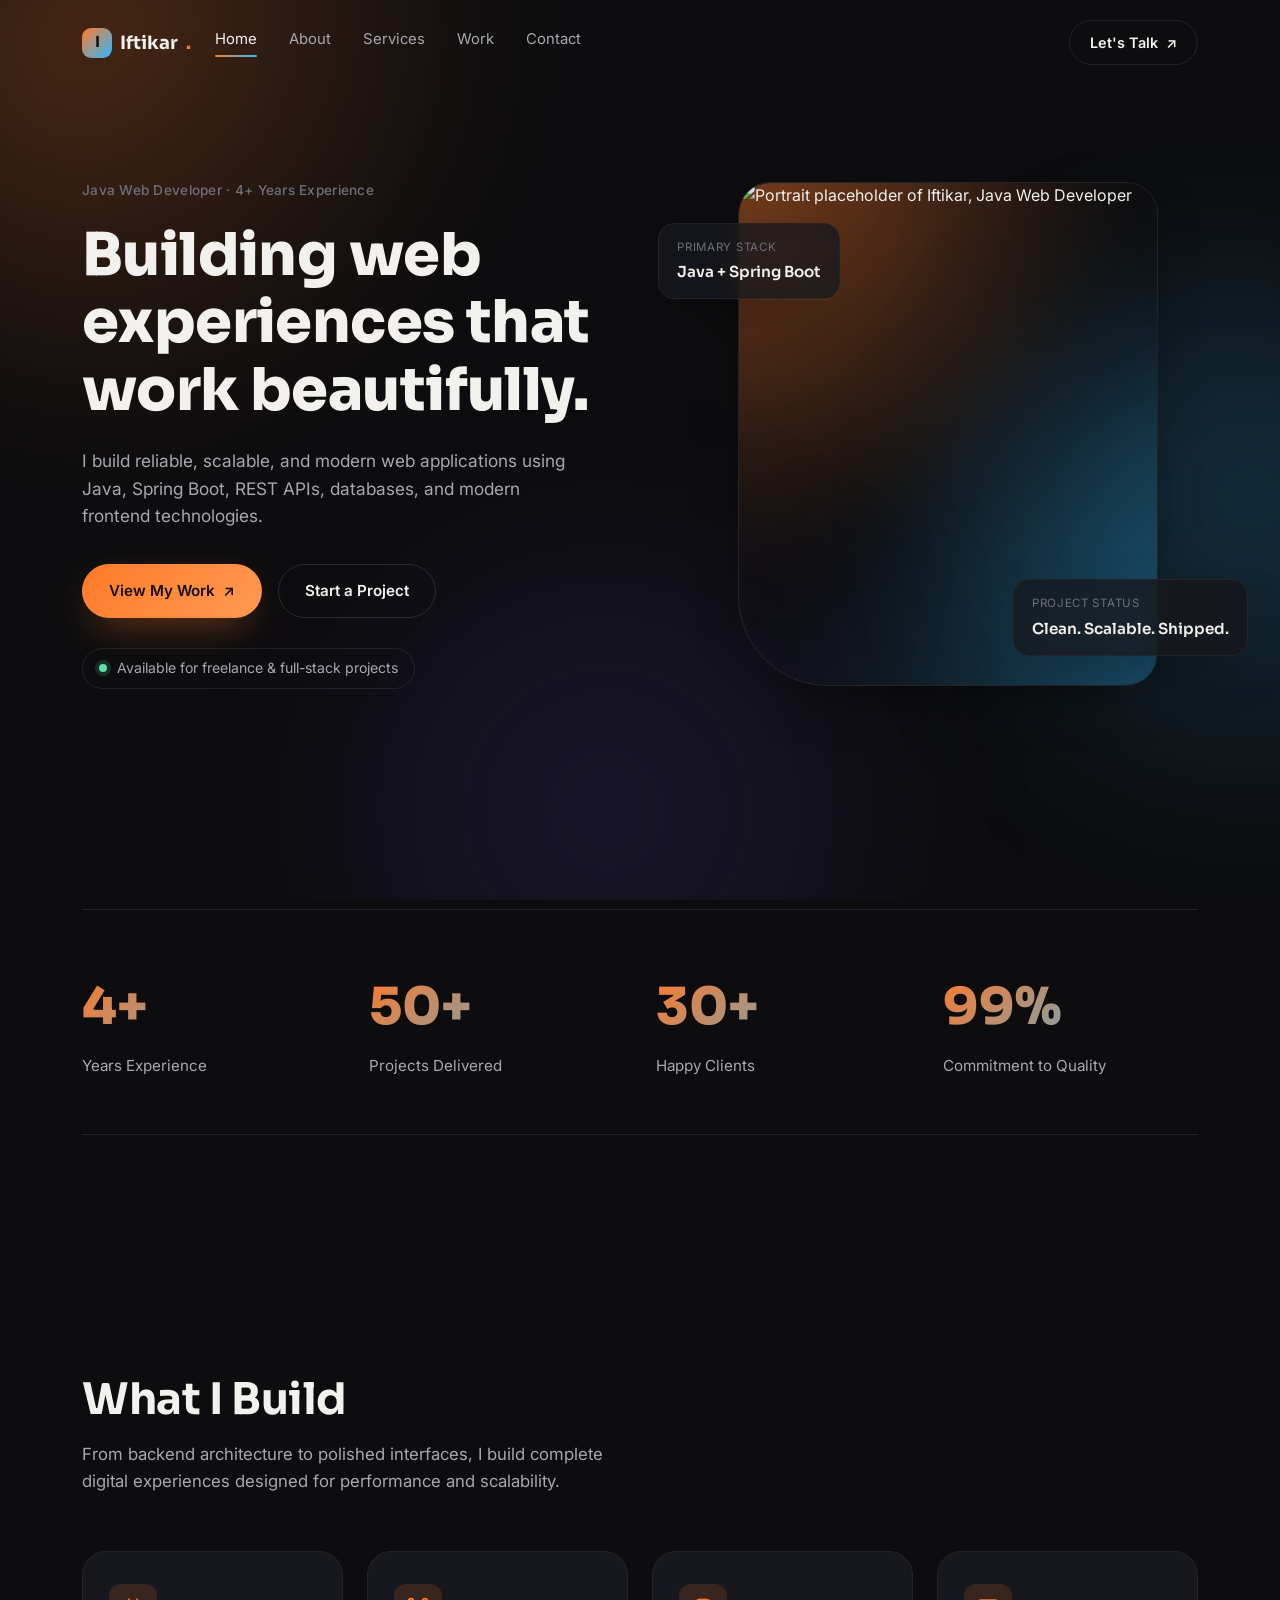
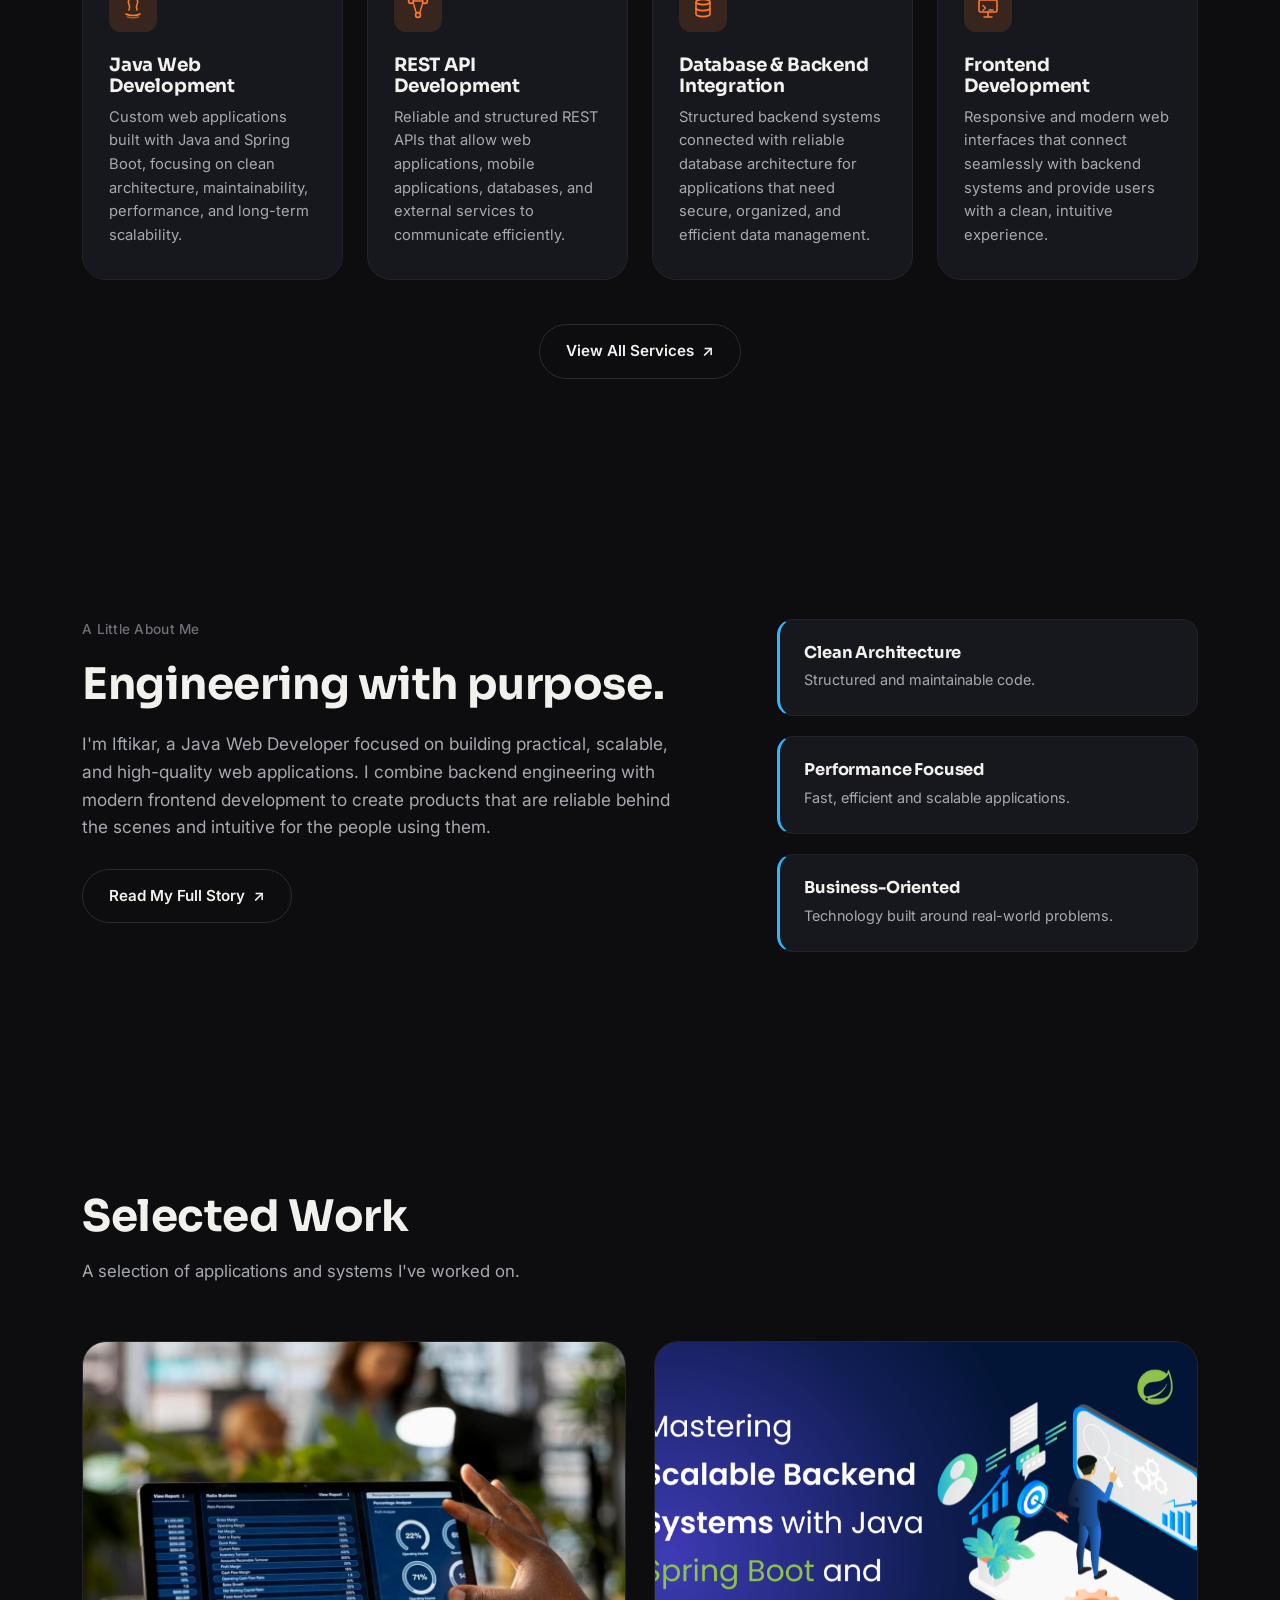
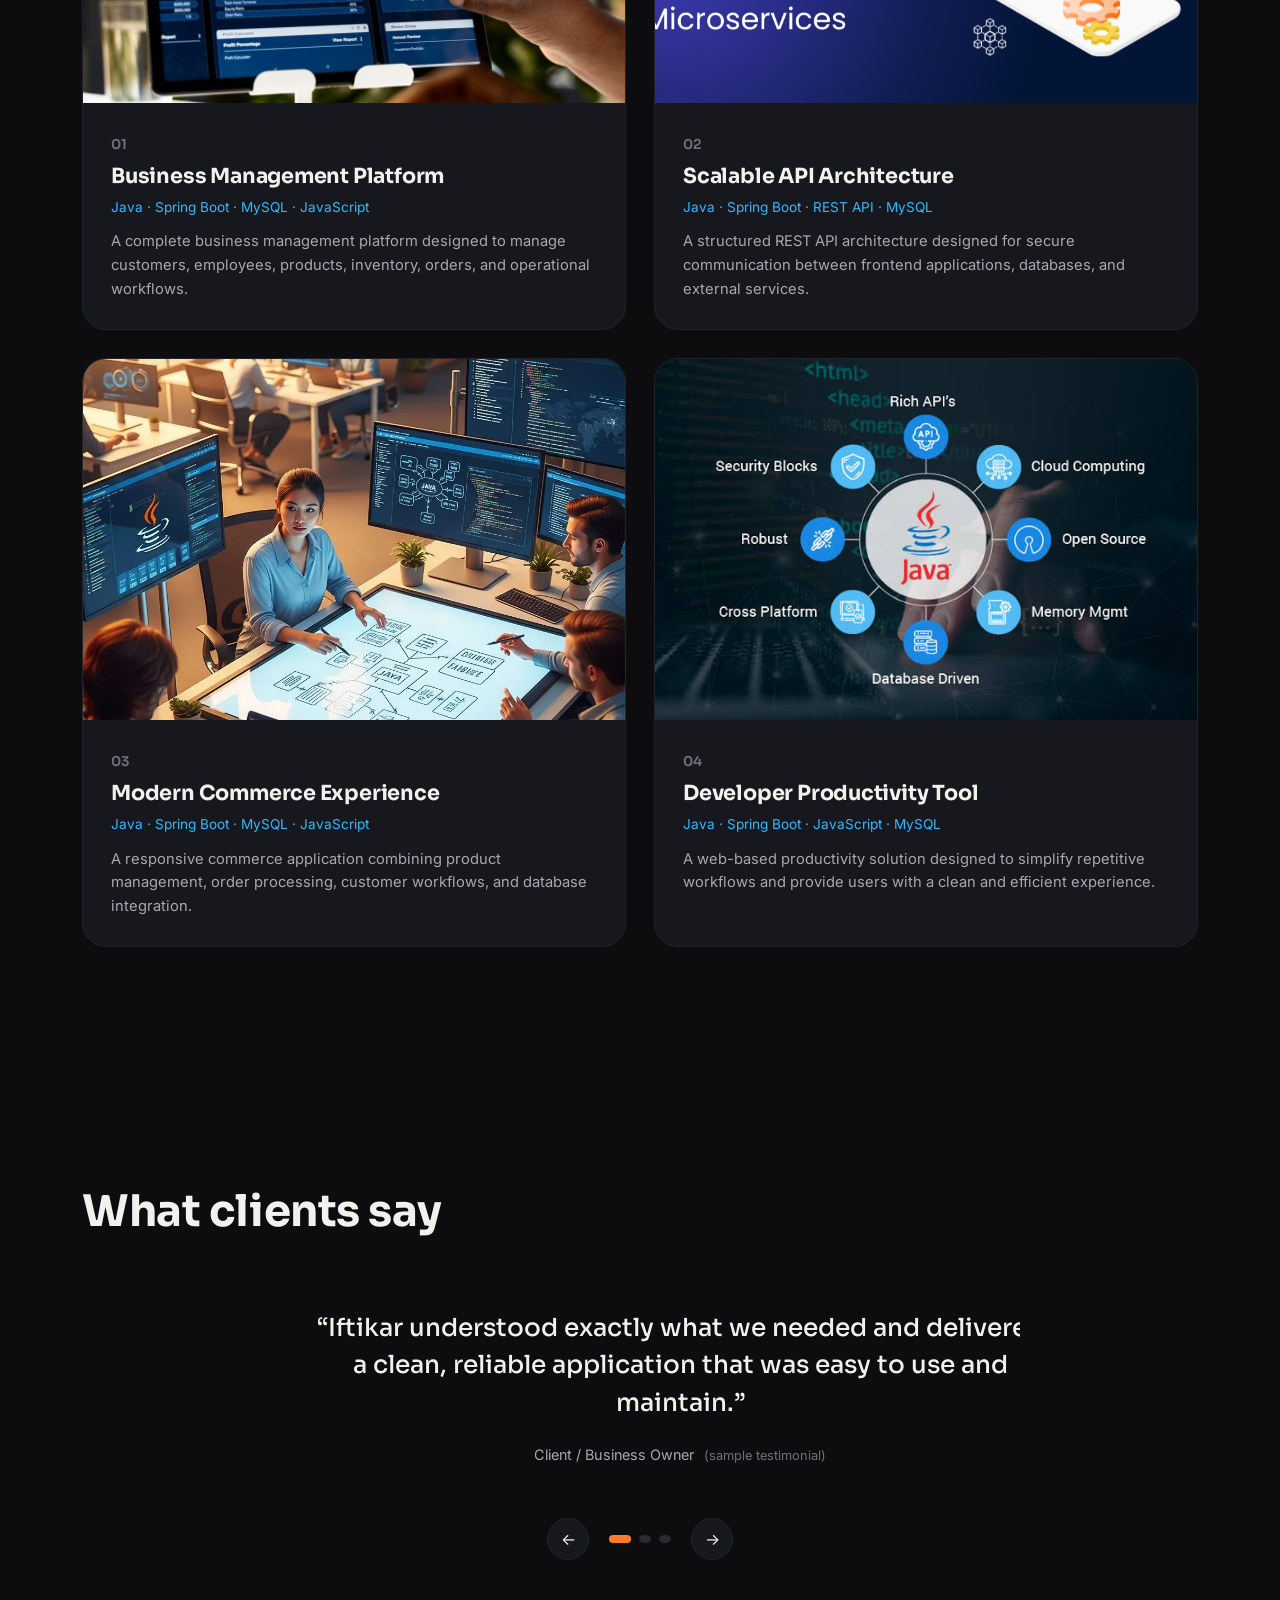
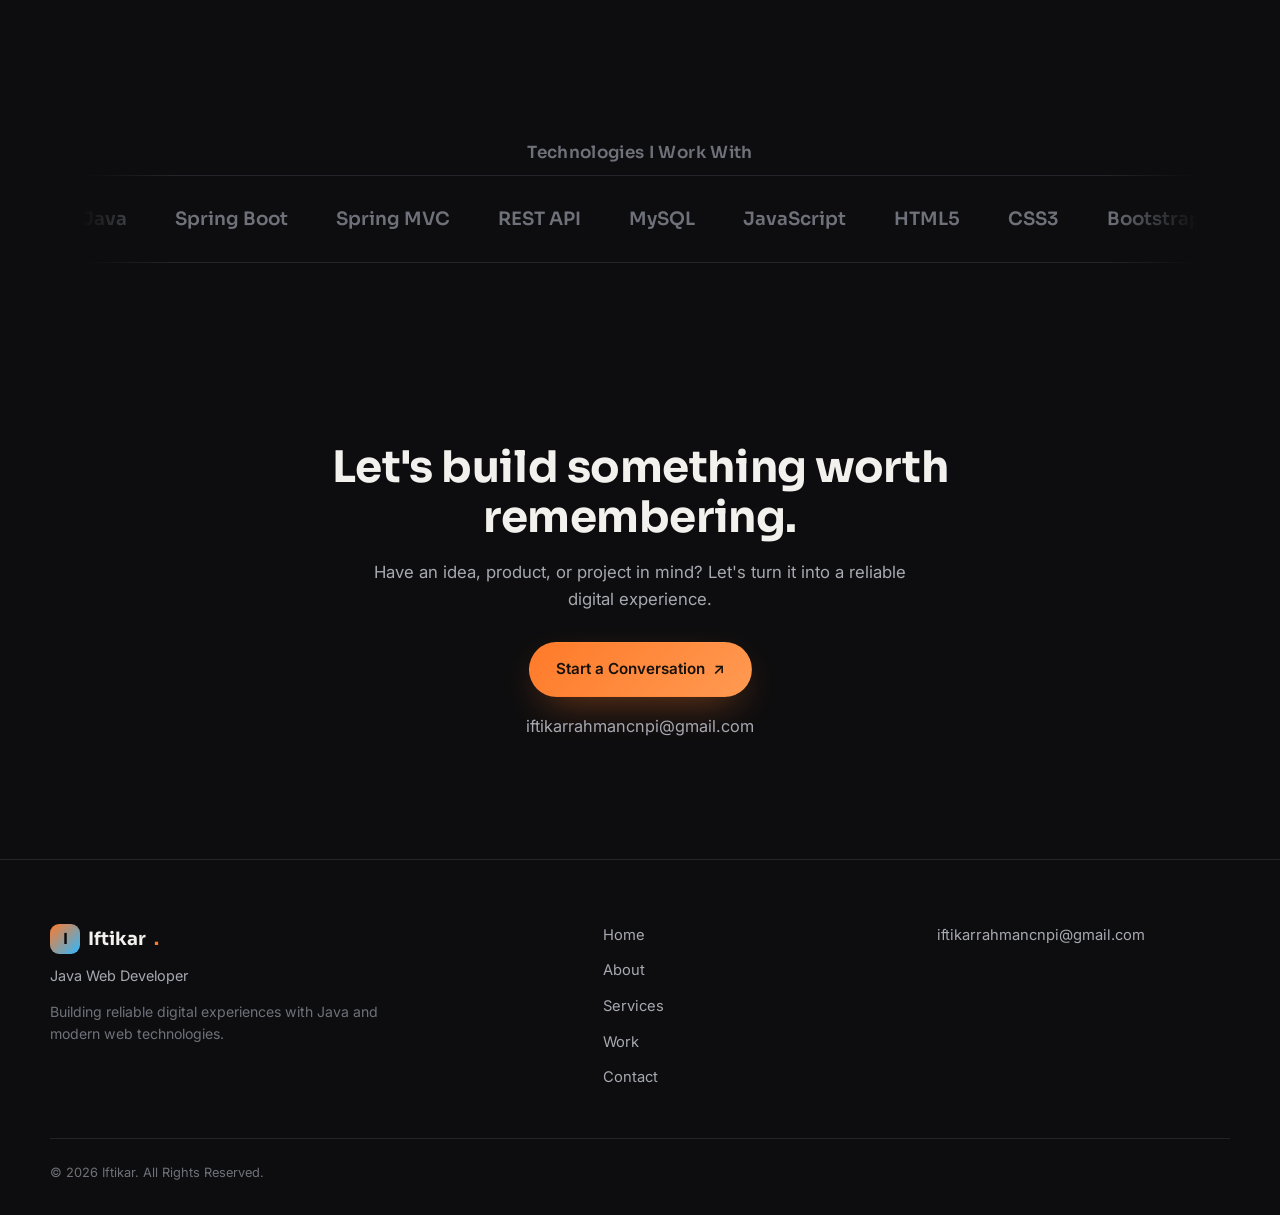
==== commit e960e7f1: "Fix image source extension from JPG to jpg" ====
--- a/index.html
+++ b/index.html
@@ -65,7 +65,7 @@
       <div class="hero__visual" data-hero-el="visual">
         <div class="portrait-frame">
           <div class="portrait-frame__glow"></div>
-          <img src="photo/profile.JPG" alt="Portrait placeholder of Iftikar, Java Web Developer" class="photo/profile.JPG" data-bind-src="profile.photo">
+          <img src="photo/profile.jpg" alt="Portrait placeholder of Iftikar, Java Web Developer" class="photo/profile.JPG" data-bind-src="profile.photo">
         </div>
 
         <div class="float-card float-card--top">
@@ -243,7 +243,7 @@
   <div class="modal__backdrop" data-modal-close></div>
   <div class="modal__panel">
     <button class="modal__close" data-modal-close aria-label="Close project details">✕</button>
-    <img class="modal__image" id="modalImage" src="" alt="">
+    <img class="photo/project1.jfif" id="modalImage" src="" photo/project1.jfif="">
     <div class="modal__body">
       <span class="modal__number" id="modalNumber"></span>
       <h3 class="modal__title" id="modalTitle"></h3>
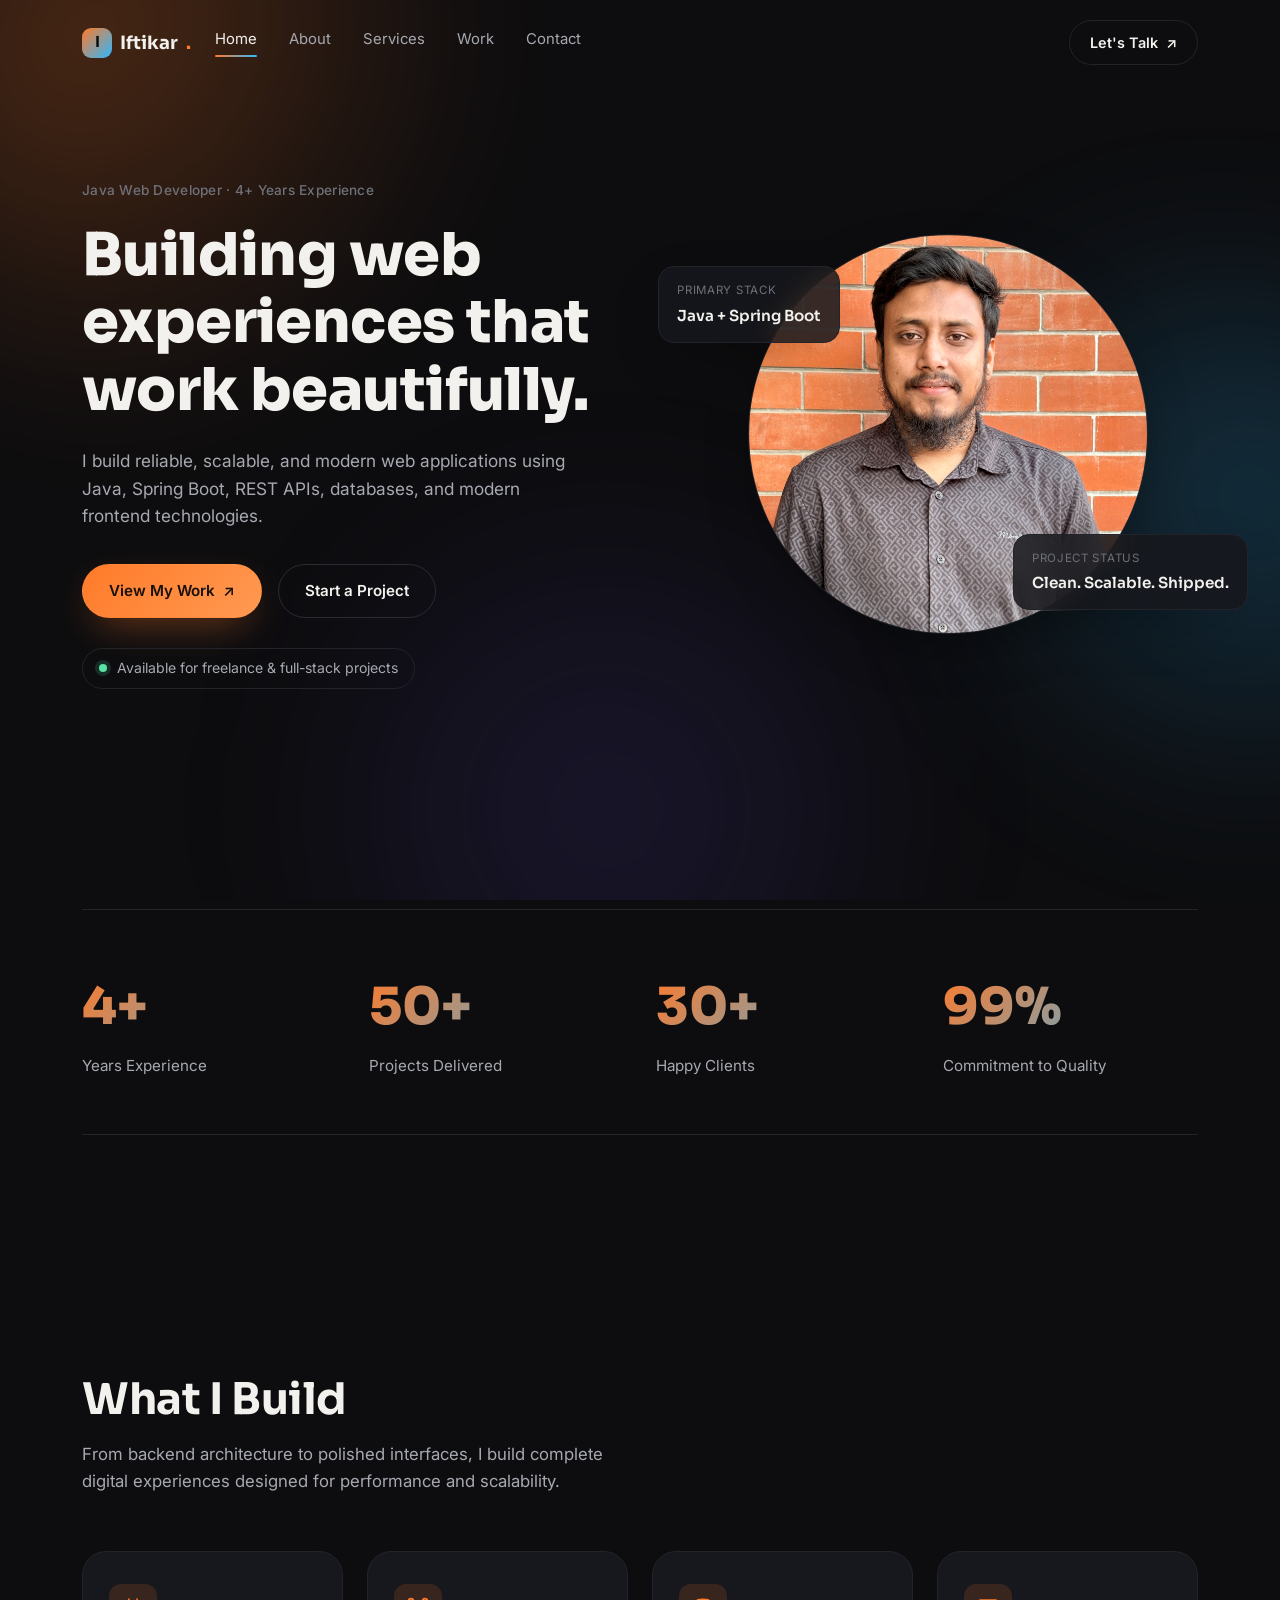
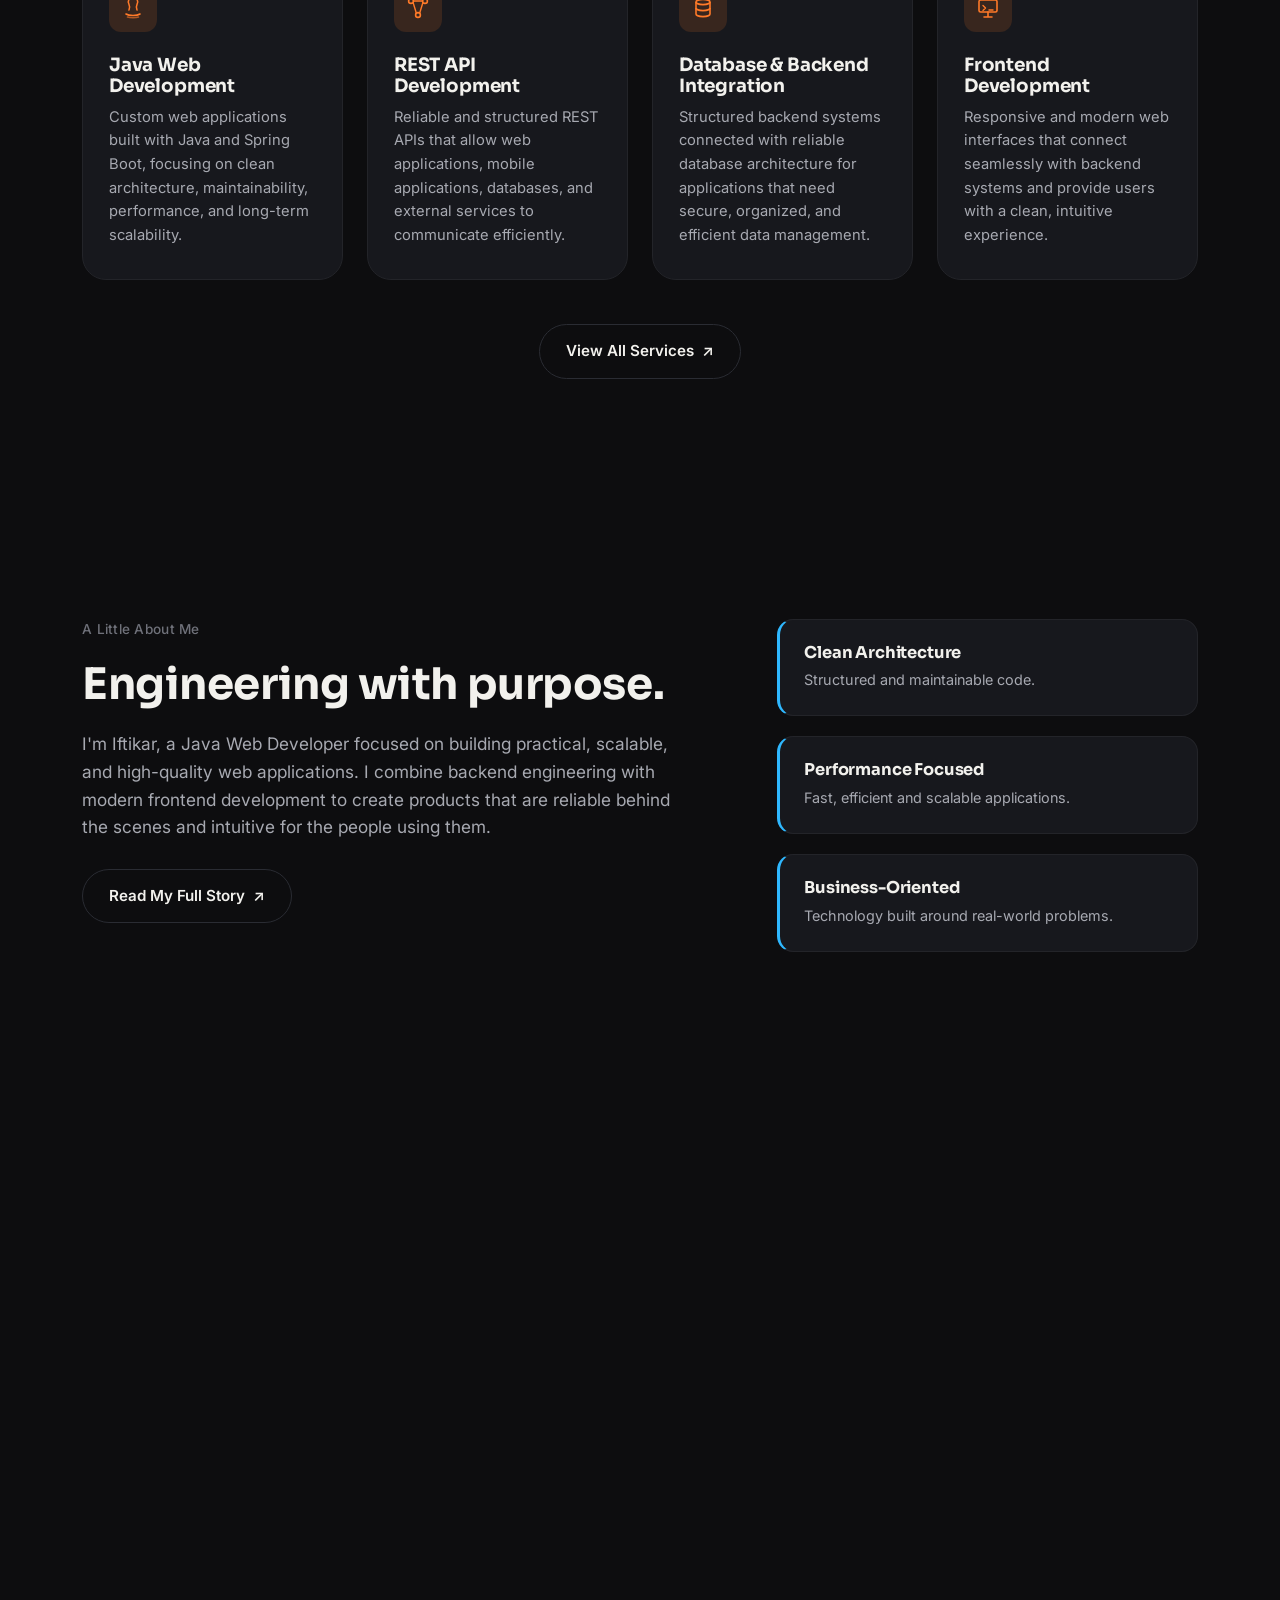
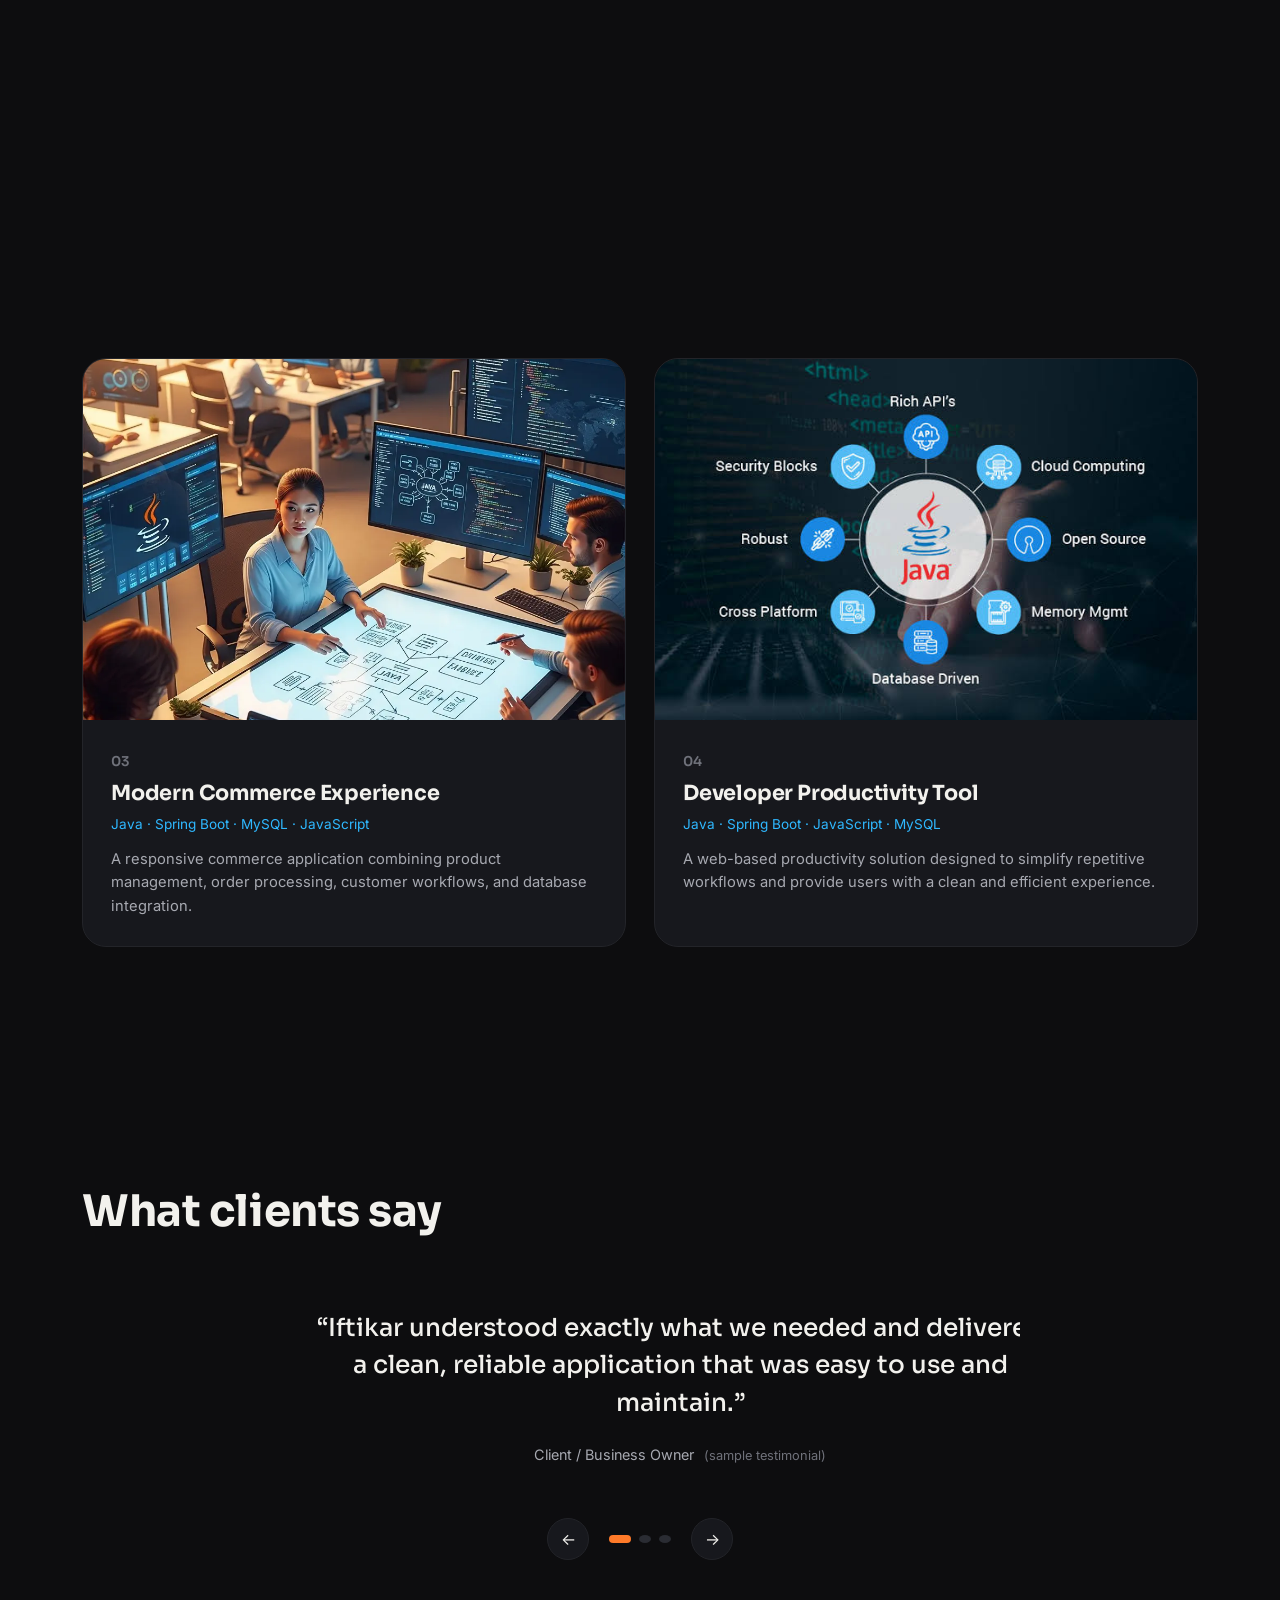
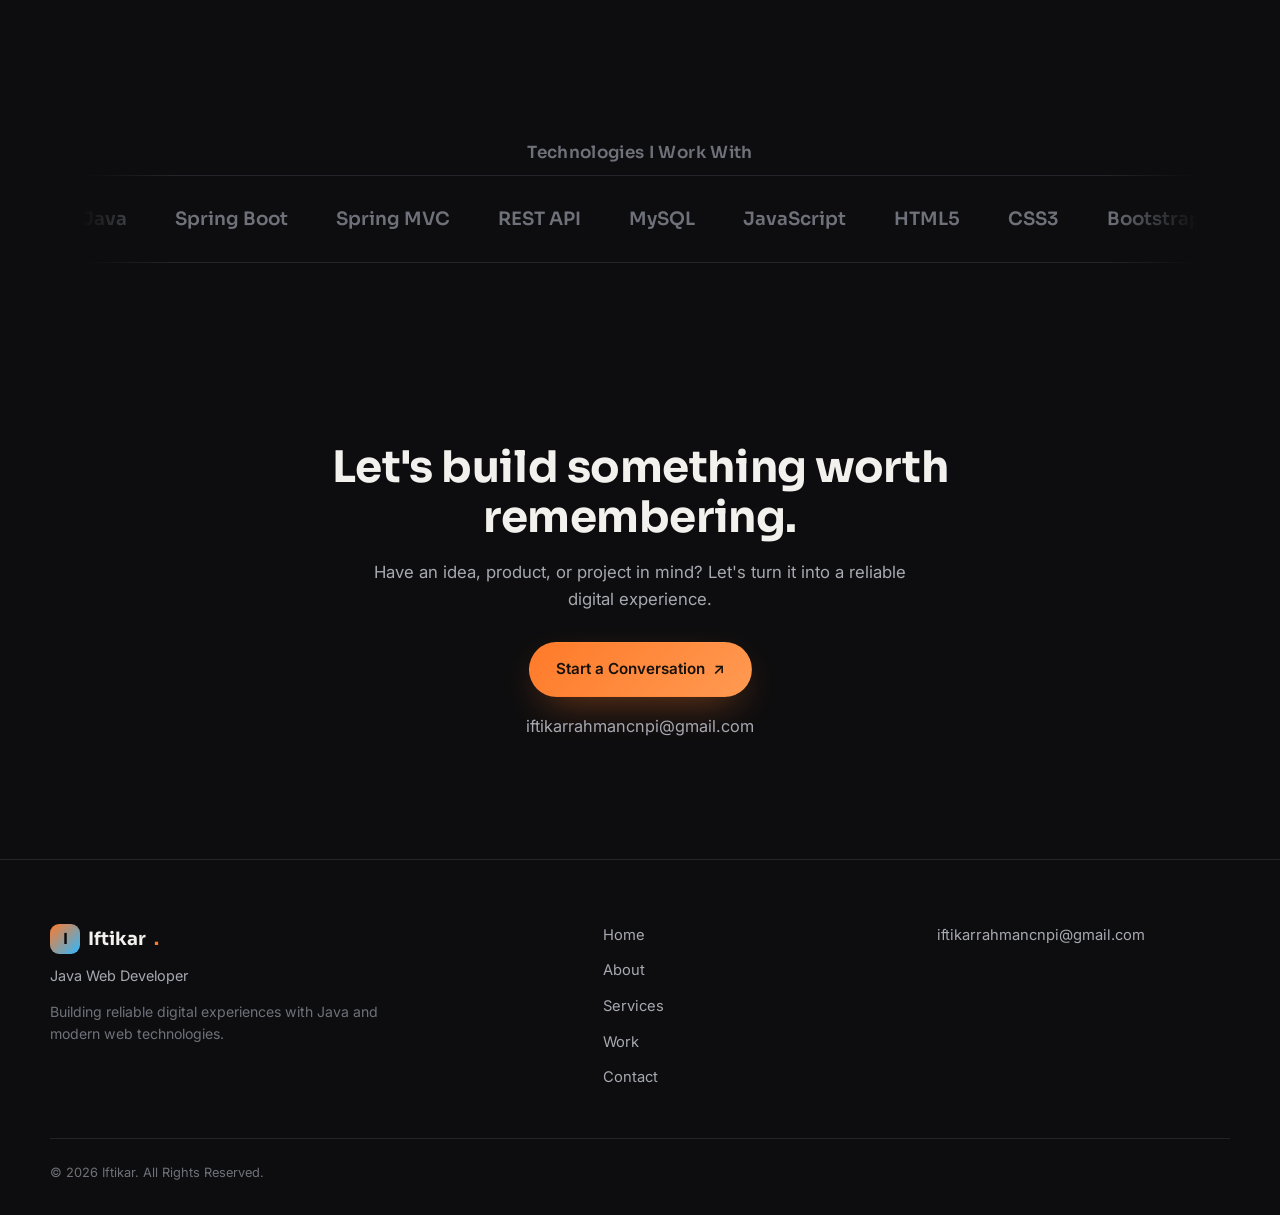
==== commit 27371aa1: "Update index.html" ====
--- a/index.html
+++ b/index.html
@@ -65,7 +65,7 @@
       <div class="hero__visual" data-hero-el="visual">
         <div class="portrait-frame">
           <div class="portrait-frame__glow"></div>
-          <img src="photo/profile.jpg" alt="Portrait placeholder of Iftikar, Java Web Developer" class="photo/profile.JPG" data-bind-src="profile.photo">
+          <img src="photo/profile.jpg" alt="Portrait placeholder of Iftikar, Java Web Developer" class="portrait-frame__img" data-bind-src="profile.photo">
         </div>
 
         <div class="float-card float-card--top">
--- a/styles.css
+++ b/styles.css
@@ -343,9 +343,9 @@
 
 .portrait-frame{
   position: relative;
-  width: min(420px, 90%);
-  aspect-ratio: 5/6;
-  border-radius: 32px 32px 32px 90px;
+ width: min(400px, 90%);
+  aspect-ratio: 1 / 1;
+  border-radius: 50%;
   overflow: hidden;
   border: 1px solid var(--border-soft);
   box-shadow: var(--shadow-card);
@@ -353,6 +353,7 @@
 .portrait-frame__img{
   width: 100%; height: 100%;
   object-fit: cover;
+  object-position: center 22%;
   clip-path: inset(0 100% 0 0);
   animation: wipeIn 1.3s .5s var(--ease) forwards;
 }
@@ -1297,7 +1298,7 @@
   .services__grid{ grid-template-columns: 1fr; }
   .stats__grid{ grid-template-columns: 1fr 1fr; }
   .float-card{ display: none; }
-  .portrait-frame{ border-radius: 24px 24px 24px 60px; }
+  .portrait-frame{ border-radius: 50%; }
 
   .approach__grid{ grid-template-columns: 1fr; }
   .toolkit__grid{ grid-template-columns: repeat(2, 1fr); }
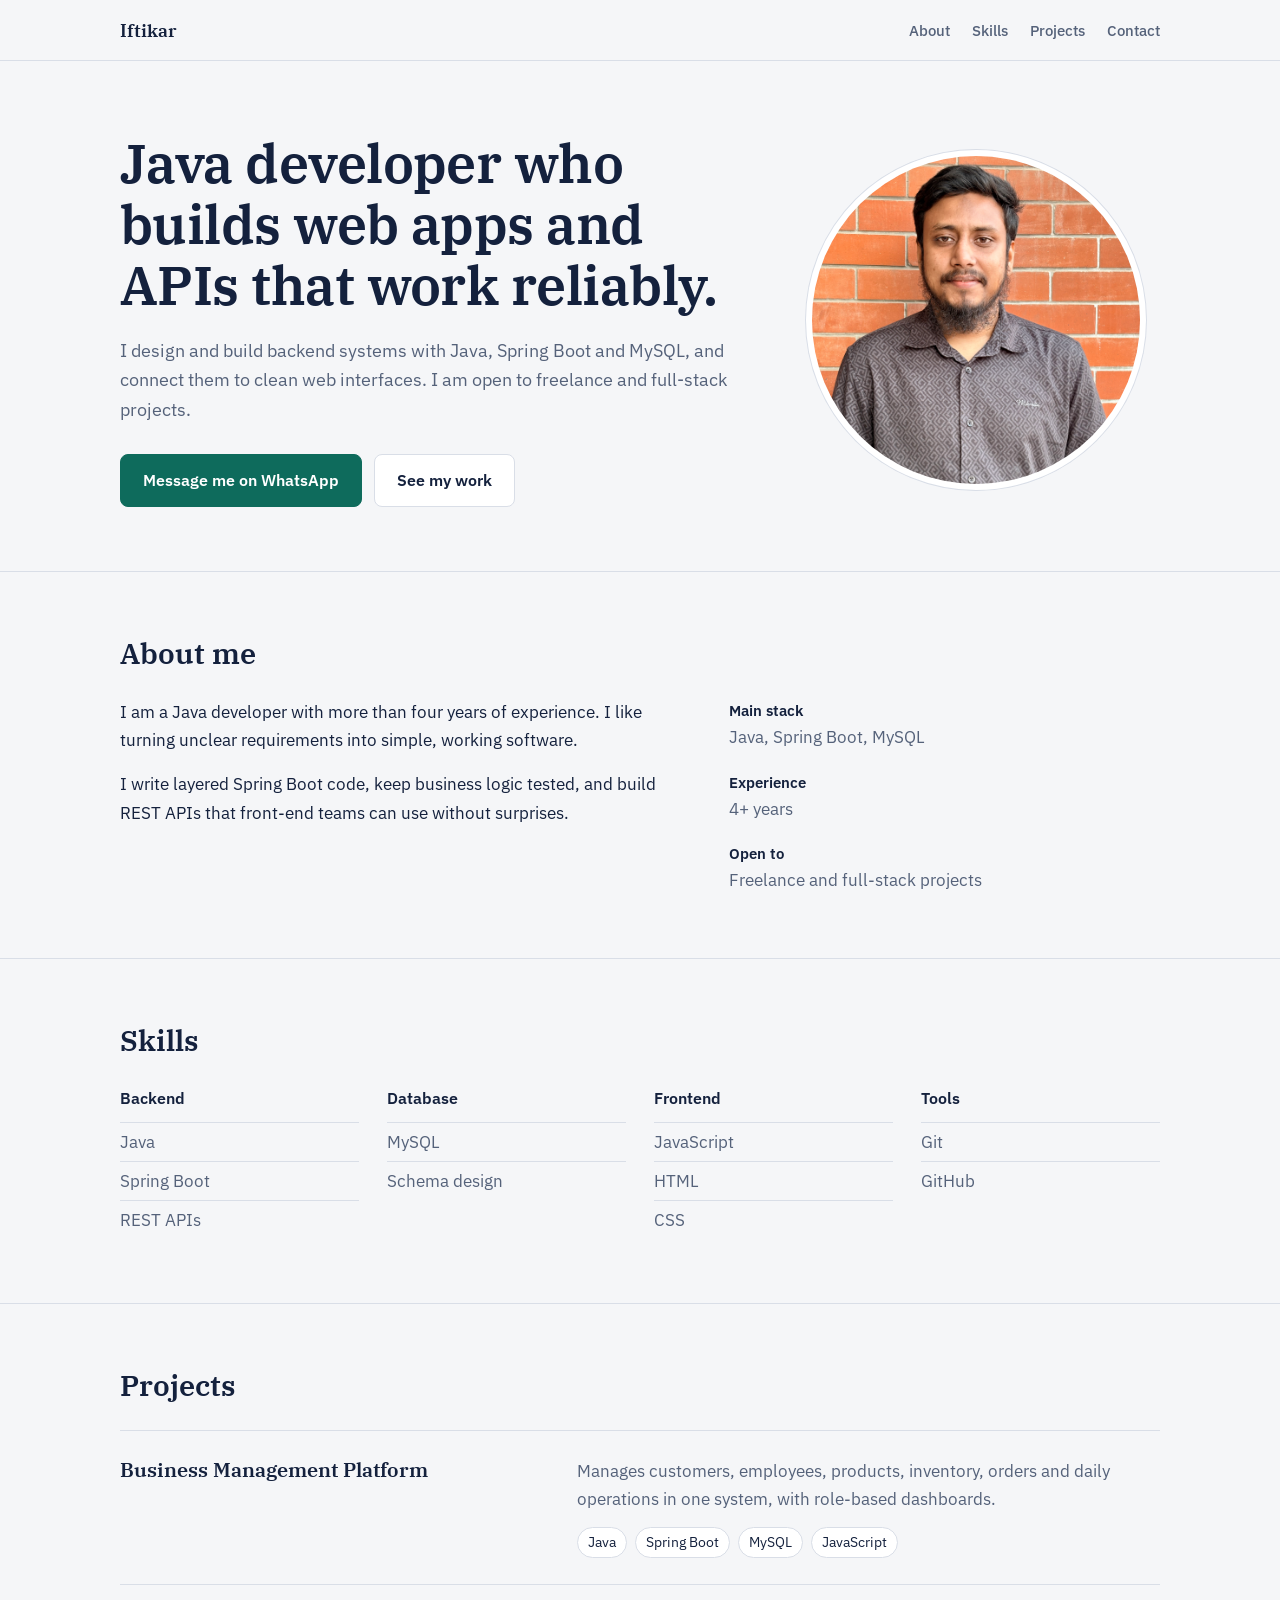
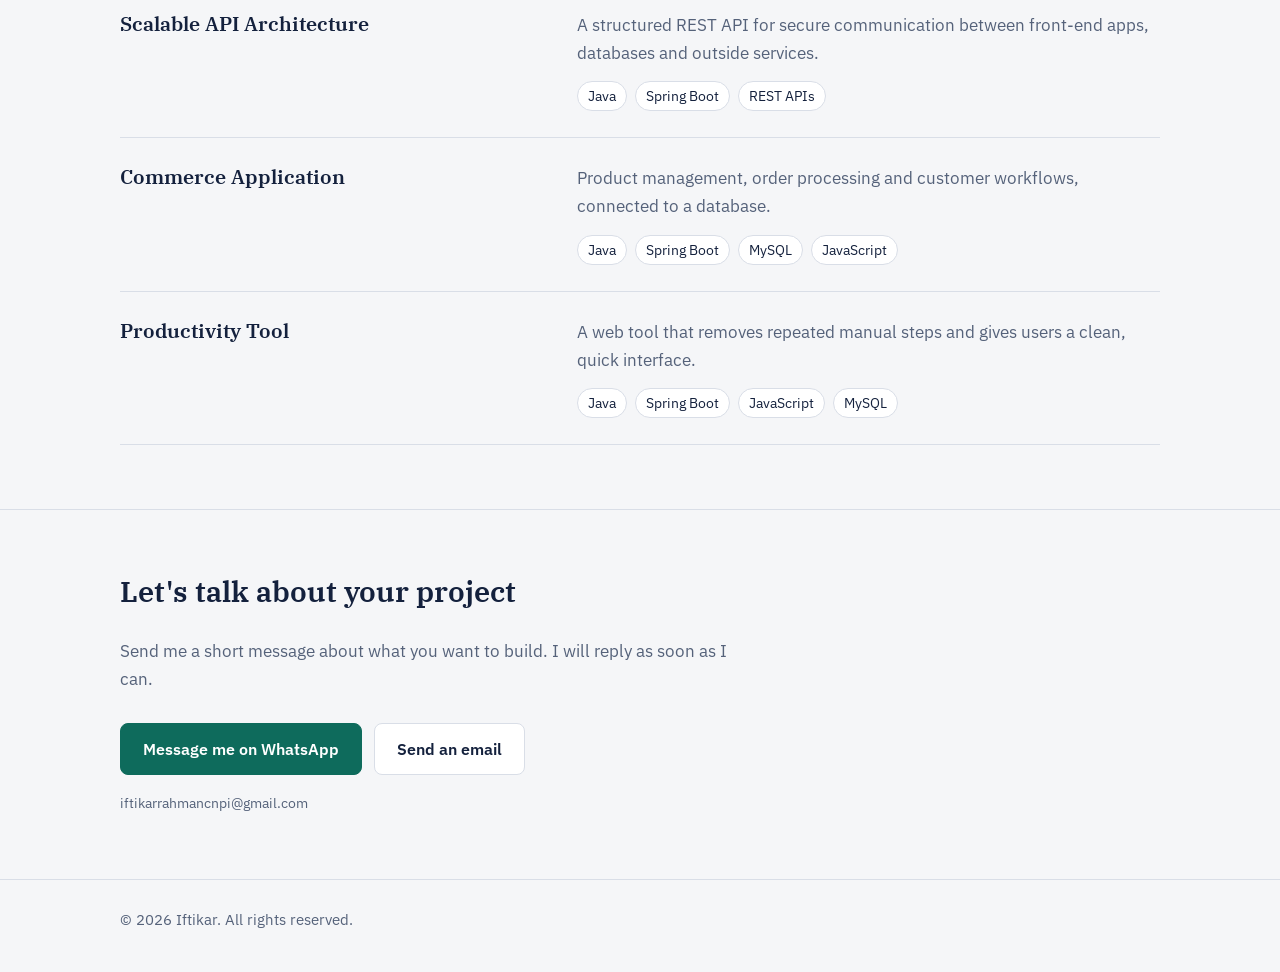
==== commit ab8f22c9: "Add files via upload" ====
--- a/index.html
+++ b/index.html
@@ -2,286 +2,193 @@
 <html lang="en">
 <head>
 <meta charset="UTF-8">
-<meta name="viewport" content="width=device-width, initial-scale=1.0">
-<title>Iftikar — Java Web Developer</title>
-<meta name="description" content="Iftikar is a Java Web Developer with 4+ years of experience building reliable, scalable web applications with Java, Spring Boot, REST APIs and modern frontend technologies.">
+<meta name="viewport" content="width=device-width, initial-scale=1">
+<title>Iftikar | Java Developer</title>
+<meta name="description" content="Java developer building reliable web applications and REST APIs with Spring Boot and MySQL.">
 <link rel="preconnect" href="https://fonts.googleapis.com">
 <link rel="preconnect" href="https://fonts.gstatic.com" crossorigin>
-<link href="https://fonts.googleapis.com/css2?family=Sora:wght@400;500;600;700;800&family=Inter:wght@400;500;600&display=swap" rel="stylesheet">
-<link rel="stylesheet" href="styles.css">
-<script src="data-store.js"></script>
+<link href="https://fonts.googleapis.com/css2?family=IBM+Plex+Sans:wght@400;500;600&family=IBM+Plex+Serif:wght@500;600&display=swap" rel="stylesheet">
+<style>
+:root{
+  --bg:#F5F6F8; --panel:#FFFFFF; --ink:#14213D; --muted:#55627A; --line:#D9DEE7;
+  --accent:#0E6B5C; --on-accent:#FFFFFF;
+  --sans:'IBM Plex Sans',system-ui,-apple-system,'Segoe UI',Arial,sans-serif;
+  --serif:'IBM Plex Serif',Georgia,'Times New Roman',serif;
+}
+@media (prefers-color-scheme:dark){
+  :root{ --bg:#0F1720; --panel:#16212D; --ink:#E8EDF3; --muted:#9AA7B8; --line:#243041; --accent:#4FD1B5; --on-accent:#08201B; }
+}
+*{ box-sizing:border-box; margin:0; padding:0; }
+html{ scroll-behavior:smooth; scroll-padding-top:72px; }
+body{ background:var(--bg); color:var(--ink); font-family:var(--sans); font-size:17px; line-height:1.65; -webkit-font-smoothing:antialiased; }
+a{ color:inherit; }
+:focus-visible{ outline:3px solid var(--accent); outline-offset:3px; border-radius:4px; }
+.wrap{ width:min(1040px,100% - 40px); margin-inline:auto; }
+
+.nav{ position:sticky; top:0; z-index:10; background:var(--bg); border-bottom:1px solid var(--line); }
+.nav .wrap{ display:flex; align-items:center; justify-content:space-between; gap:16px; min-height:60px; flex-wrap:wrap; }
+.brand{ font-family:var(--serif); font-weight:600; font-size:1.15rem; text-decoration:none; }
+.nav ul{ list-style:none; display:flex; gap:22px; flex-wrap:wrap; }
+.nav ul a{ text-decoration:none; color:var(--muted); font-size:.95rem; font-weight:500; }
+.nav ul a:hover{ color:var(--ink); }
+
+.btn{ display:inline-flex; align-items:center; justify-content:center; padding:12px 22px; border-radius:8px; font-weight:600; font-size:1rem; text-decoration:none; border:1.5px solid var(--accent); }
+.btn--solid{ background:var(--accent); color:var(--on-accent); }
+.btn--solid:hover{ filter:brightness(1.08); }
+.btn--line{ color:var(--ink); border-color:var(--line); background:var(--panel); }
+.btn--line:hover{ border-color:var(--accent); }
+
+.hero{ padding:72px 0 64px; }
+.hero .wrap{ display:grid; grid-template-columns:1.25fr .75fr; gap:56px; align-items:center; }
+.hero h1{ font-family:var(--serif); font-weight:600; font-size:clamp(2.1rem,5vw,3.4rem); line-height:1.12; letter-spacing:-.01em; }
+.hero p{ margin-top:20px; max-width:34em; color:var(--muted); font-size:1.12rem; }
+.actions{ display:flex; gap:12px; flex-wrap:wrap; margin-top:30px; }
+.photo{ width:min(340px,100%); aspect-ratio:1/1; border-radius:50%; overflow:hidden; border:6px solid var(--panel); box-shadow:0 0 0 1px var(--line); justify-self:center; background:var(--panel); }
+.photo img{ width:100%; height:100%; object-fit:cover; object-position:center 22%; display:block; }
+
+section{ padding:64px 0; border-top:1px solid var(--line); }
+h2{ font-family:var(--serif); font-weight:600; font-size:1.8rem; line-height:1.2; margin-bottom:28px; }
+.about{ display:grid; grid-template-columns:1.3fr 1fr; gap:48px; }
+.about p + p{ margin-top:16px; }
+.facts{ display:grid; gap:18px; align-content:start; }
+.facts dt{ font-weight:600; font-size:.95rem; }
+.facts dd{ color:var(--muted); }
+
+.skills{ display:grid; grid-template-columns:repeat(4,1fr); gap:28px; }
+.skills h3{ font-size:1rem; font-weight:600; margin-bottom:10px; }
+.skills ul{ list-style:none; color:var(--muted); }
+.skills li{ padding:5px 0; border-top:1px solid var(--line); }
+
+.project{ display:grid; grid-template-columns:1fr 1.4fr; gap:12px 40px; padding:26px 0; border-top:1px solid var(--line); }
+.project:last-child{ border-bottom:1px solid var(--line); }
+.project h3{ font-family:var(--serif); font-weight:600; font-size:1.25rem; line-height:1.3; }
+.project p{ color:var(--muted); }
+.tags{ display:flex; flex-wrap:wrap; gap:8px; margin-top:14px; list-style:none; }
+.tags li{ font-size:.85rem; padding:3px 10px; border:1px solid var(--line); border-radius:999px; background:var(--panel); }
+
+.contact p{ max-width:36em; color:var(--muted); }
+.contact small{ display:block; margin-top:16px; color:var(--muted); }
+footer{ padding:28px 0 40px; border-top:1px solid var(--line); color:var(--muted); font-size:.92rem; }
+
+@media (max-width:820px){
+  .hero .wrap, .about, .project{ grid-template-columns:1fr; }
+  .hero{ padding-top:40px; }
+  .photo{ order:-1; width:min(260px,70%); }
+  .skills{ grid-template-columns:1fr 1fr; }
+}
+@media (prefers-reduced-motion:reduce){ html{ scroll-behavior:auto; } }
+</style>
 </head>
 <body>
 
-<!-- ================= ATMOSPHERE BACKGROUND ================= -->
-<div class="atmosphere" aria-hidden="true">
-  <div class="blob blob--orange"></div>
-  <div class="blob blob--blue"></div>
-  <div class="blob blob--violet"></div>
-</div>
-
-<!-- ================= NAVIGATION ================= -->
-<header class="nav" id="nav" data-reveal-root>
-  <div class="nav__inner">
-    <a href="index.html" class="nav__logo"><span class="nav__logo-mark">I</span> Iftikar<span class="nav__dot">.</span></a>
-
-    <nav class="nav__links" id="navLinks">
-      <a href="index.html" class="nav__link is-active">Home</a>
-      <a href="about.html" class="nav__link">About</a>
-      <a href="services.html" class="nav__link">Services</a>
-      <a href="index.html#work" class="nav__link">Work</a>
-      <a href="contact.html" class="nav__link">Contact</a>
+<header class="nav">
+  <div class="wrap">
+    <a class="brand" href="#home">Iftikar</a>
+    <nav aria-label="Main">
+      <ul>
+        <li><a href="#about">About</a></li>
+        <li><a href="#skills">Skills</a></li>
+        <li><a href="#projects">Projects</a></li>
+        <li><a href="#contact">Contact</a></li>
+      </ul>
     </nav>
-
-    <a href="contact.html" class="btn btn--ghost nav__cta">Let's Talk <span class="arrow">↗</span></a>
-
-    <button class="nav__burger" id="navBurger" aria-label="Open menu" aria-expanded="false" aria-controls="navLinks">
-      <span></span><span></span><span></span>
-    </button>
   </div>
 </header>
 
 <main id="home">
-
-  <!-- ================= HERO ================= -->
-  <section class="hero" id="hero">
-    <div class="hero__inner">
-      <div class="hero__text" data-hero-el="text">
-        <p class="eyebrow" data-hero-el="eyebrow" data-bind="home.eyebrow">Java Web Developer · 4+ Years Experience</p>
-        <h1 class="hero__headline" data-hero-el="headline" data-bind="home.headline">Building web experiences that work beautifully.</h1>
-        <p class="hero__sub" data-hero-el="sub" data-bind="home.sub">I build reliable, scalable, and modern web applications using Java, Spring Boot, REST APIs, databases, and modern frontend technologies.</p>
-
-        <div class="hero__actions" data-hero-el="actions">
-          <a href="#work" class="btn btn--primary" data-scroll>View My Work <span class="arrow">↗</span></a>
-          <a href="contact.html" class="btn btn--outline">Start a Project</a>
-        </div>
-
-        <div class="availability" data-hero-el="availability">
-          <span class="availability__dot"></span>
-          <span data-bind="home.availability">Available for freelance &amp; full-stack projects</span>
+  <div class="hero">
+    <div class="wrap">
+      <div>
+        <h1>Java developer who builds web apps and APIs that work reliably.</h1>
+        <p>I design and build backend systems with Java, Spring Boot and MySQL, and connect them to clean web interfaces. I am open to freelance and full-stack projects.</p>
+        <div class="actions">
+          <a class="btn btn--solid" href="https://wa.me/8801795491465?text=Hi%20Iftikar%2C%20I%27d%20like%20to%20talk%20about%20a%20project." target="_blank" rel="noopener">Message me on WhatsApp</a>
+          <a class="btn btn--line" href="#projects">See my work</a>
         </div>
       </div>
+      <div class="photo"><img src="photo/profile.jpg" alt="Portrait of Iftikar" width="340" height="340"></div>
+    </div>
+  </div>
 
-      <div class="hero__visual" data-hero-el="visual">
-        <div class="portrait-frame">
-          <div class="portrait-frame__glow"></div>
-          <img src="photo/profile.jpg" alt="Portrait placeholder of Iftikar, Java Web Developer" class="portrait-frame__img" data-bind-src="profile.photo">
+  <section id="about">
+    <div class="wrap">
+      <h2>About me</h2>
+      <div class="about">
+        <div>
+          <p>I am a Java developer with more than four years of experience. I like turning unclear requirements into simple, working software.</p>
+          <p>I write layered Spring Boot code, keep business logic tested, and build REST APIs that front-end teams can use without surprises.</p>
         </div>
-
-        <div class="float-card float-card--top">
-          <span class="float-card__label" data-bind="home.floatingCard1Label">Primary Stack</span>
-          <span class="float-card__value" data-bind="home.floatingCard1Value">Java + Spring Boot</span>
-        </div>
-
-        <div class="float-card float-card--bottom">
-          <span class="float-card__label" data-bind="home.floatingCard2Label">Project Status</span>
-          <span class="float-card__value" data-bind="home.floatingCard2Value">Clean. Scalable. Shipped.</span>
-        </div>
+        <dl class="facts">
+          <div><dt>Main stack</dt><dd>Java, Spring Boot, MySQL</dd></div>
+          <div><dt>Experience</dt><dd>4+ years</dd></div>
+          <div><dt>Open to</dt><dd>Freelance and full-stack projects</dd></div>
+        </dl>
       </div>
     </div>
   </section>
 
-  <!-- ================= STATS ================= -->
-  <section class="stats" id="stats" data-reveal-root>
-    <div class="stats__grid">
-      <div class="stat" data-reveal data-stat-index="0">
-        <span class="stat__number" data-count-to="4" data-suffix="+">0</span>
-        <span class="stat__label">Years Experience</span>
-      </div>
-      <div class="stat" data-reveal data-stat-index="1">
-        <span class="stat__number" data-count-to="50" data-suffix="+">0</span>
-        <span class="stat__label">Projects Delivered</span>
-      </div>
-      <div class="stat" data-reveal data-stat-index="2">
-        <span class="stat__number" data-count-to="30" data-suffix="+">0</span>
-        <span class="stat__label">Happy Clients</span>
-      </div>
-      <div class="stat" data-reveal data-stat-index="3">
-        <span class="stat__number" data-count-to="99" data-suffix="%">0</span>
-        <span class="stat__label">Commitment to Quality</span>
+  <section id="skills">
+    <div class="wrap">
+      <h2>Skills</h2>
+      <div class="skills">
+        <div><h3>Backend</h3><ul><li>Java</li><li>Spring Boot</li><li>REST APIs</li></ul></div>
+        <div><h3>Database</h3><ul><li>MySQL</li><li>Schema design</li></ul></div>
+        <div><h3>Frontend</h3><ul><li>JavaScript</li><li>HTML</li><li>CSS</li></ul></div>
+        <div><h3>Tools</h3><ul><li>Git</li><li>GitHub</li></ul></div>
       </div>
     </div>
   </section>
 
-  <!-- ================= SERVICES ================= -->
-  <section class="services" id="services" data-reveal-root>
-    <div class="section-head" data-reveal>
-      <h2 class="section-title">What I Build</h2>
-      <p class="section-sub">From backend architecture to polished interfaces, I build complete digital experiences designed for performance and scalability.</p>
-    </div>
-
-    <div class="services__grid" id="servicesTeaserGrid">
-      <!-- Rendered live from Admin Panel data by site-render.js -->
-    </div>
-
-    <div class="services__more" data-reveal>
-      <a href="services.html" class="btn btn--outline">View All Services <span class="arrow">↗</span></a>
+  <section id="projects">
+    <div class="wrap">
+      <h2>Projects</h2>
+      <article class="project">
+        <h3>Business Management Platform</h3>
+        <div>
+          <p>Manages customers, employees, products, inventory, orders and daily operations in one system, with role-based dashboards.</p>
+          <ul class="tags"><li>Java</li><li>Spring Boot</li><li>MySQL</li><li>JavaScript</li></ul>
+        </div>
+      </article>
+      <article class="project">
+        <h3>Scalable API Architecture</h3>
+        <div>
+          <p>A structured REST API for secure communication between front-end apps, databases and outside services.</p>
+          <ul class="tags"><li>Java</li><li>Spring Boot</li><li>REST APIs</li></ul>
+        </div>
+      </article>
+      <article class="project">
+        <h3>Commerce Application</h3>
+        <div>
+          <p>Product management, order processing and customer workflows, connected to a database.</p>
+          <ul class="tags"><li>Java</li><li>Spring Boot</li><li>MySQL</li><li>JavaScript</li></ul>
+        </div>
+      </article>
+      <article class="project">
+        <h3>Productivity Tool</h3>
+        <div>
+          <p>A web tool that removes repeated manual steps and gives users a clean, quick interface.</p>
+          <ul class="tags"><li>Java</li><li>Spring Boot</li><li>JavaScript</li><li>MySQL</li></ul>
+        </div>
+      </article>
     </div>
   </section>
 
-  <!-- ================= ABOUT PREVIEW ================= -->
-  <section class="about-preview" id="about-preview" data-reveal-root>
-    <div class="about-preview__grid">
-      <div class="about-preview__text" data-reveal>
-        <p class="eyebrow">A Little About Me</p>
-        <h2 class="section-title">Engineering with purpose.</h2>
-        <p class="about-preview__lead" data-bind="home.aboutPreviewText">I'm Iftikar, a Java Web Developer focused on building practical, scalable, and high-quality web applications. I combine backend engineering with modern frontend development to create products that are reliable behind the scenes and intuitive for the people using them.</p>
-        <a href="about.html" class="btn btn--outline">Read My Full Story <span class="arrow">↗</span></a>
+  <section id="contact" class="contact">
+    <div class="wrap">
+      <h2>Let's talk about your project</h2>
+      <p>Send me a short message about what you want to build. I will reply as soon as I can.</p>
+      <div class="actions">
+        <a class="btn btn--solid" href="https://wa.me/8801795491465?text=Hi%20Iftikar%2C%20I%27d%20like%20to%20talk%20about%20a%20project." target="_blank" rel="noopener">Message me on WhatsApp</a>
+        <a class="btn btn--line" href="https://mail.google.com/mail/?view=cm&fs=1&to=iftikarrahmancnpi%40gmail.com" target="_blank" rel="noopener">Send an email</a>
       </div>
-
-      <div class="about-preview__highlights" data-reveal>
-        <div class="highlight">
-          <h3>Clean Architecture</h3>
-          <p>Structured and maintainable code.</p>
-        </div>
-        <div class="highlight">
-          <h3>Performance Focused</h3>
-          <p>Fast, efficient and scalable applications.</p>
-        </div>
-        <div class="highlight">
-          <h3>Business-Oriented</h3>
-          <p>Technology built around real-world problems.</p>
-        </div>
-      </div>
+      <small>iftikarrahmancnpi@gmail.com</small>
     </div>
   </section>
-
-  <!-- ================= FEATURED WORK ================= -->
-  <section class="work" id="work" data-reveal-root>
-    <div class="section-head" data-reveal>
-      <h2 class="section-title">Selected Work</h2>
-      <p class="section-sub">A selection of applications and systems I've worked on.</p>
-    </div>
-
-    <div class="work__grid" id="workGrid">
-      <!-- Rendered live from Admin Panel data by site-render.js -->
-    </div>
-  </section>
-
-  <!-- ================= TESTIMONIALS ================= -->
-  <section class="testimonials" id="testimonials" data-reveal-root>
-    <div class="section-head" data-reveal>
-      <h2 class="section-title">What clients say</h2>
-    </div>
-
-    <div class="testimonial-slider" data-reveal>
-      <div class="testimonial-track" id="testimonialTrack">
-        <blockquote class="testimonial">
-          <p>“Iftikar understood exactly what we needed and delivered a clean, reliable application that was easy to use and maintain.”</p>
-          <footer>Client / Business Owner <span class="testimonial__demo">(sample testimonial)</span></footer>
-        </blockquote>
-        <blockquote class="testimonial">
-          <p>“His attention to detail and ability to solve technical problems made the entire development process smooth.”</p>
-          <footer>Client / Project Manager <span class="testimonial__demo">(sample testimonial)</span></footer>
-        </blockquote>
-        <blockquote class="testimonial">
-          <p>“Professional communication, strong development skills, and excellent attention to quality.”</p>
-          <footer>Client / Startup Founder <span class="testimonial__demo">(sample testimonial)</span></footer>
-        </blockquote>
-      </div>
-
-      <div class="testimonial-controls">
-        <button class="testimonial-btn" id="testimonialPrev" aria-label="Previous testimonial">←</button>
-        <div class="testimonial-dots" id="testimonialDots"></div>
-        <button class="testimonial-btn" id="testimonialNext" aria-label="Next testimonial">→</button>
-      </div>
-    </div>
-  </section>
-
-  <!-- ================= TECH MARQUEE ================= -->
-  <section class="marquee-section" id="tech" data-reveal-root>
-    <p class="section-sub section-sub--center" data-reveal>Technologies I Work With</p>
-    <div class="marquee" data-reveal>
-      <div class="marquee__track">
-        <span>Java</span><span>Spring Boot</span><span>Spring MVC</span><span>REST API</span><span>MySQL</span><span>JavaScript</span><span>HTML5</span><span>CSS3</span><span>Bootstrap</span><span>Git</span>
-        <span>Java</span><span>Spring Boot</span><span>Spring MVC</span><span>REST API</span><span>MySQL</span><span>JavaScript</span><span>HTML5</span><span>CSS3</span><span>Bootstrap</span><span>Git</span>
-      </div>
-    </div>
-  </section>
-
-  <!-- ================= CONTACT TEASER ================= -->
-  <section class="contact-teaser" data-reveal-root>
-    <div class="contact-teaser__inner" data-reveal>
-      <h2 class="section-title">Let's build something worth remembering.</h2>
-      <p class="section-sub" style="margin-left:auto;margin-right:auto;">Have an idea, product, or project in mind? Let's turn it into a reliable digital experience.</p>
-      <div class="contact-teaser__actions">
-        <a href="contact.html" class="btn btn--primary">Start a Conversation <span class="arrow">↗</span></a>
-        <a href="mailto:iftikarrahmancnpi@gmail.com" class="contact__email" data-editable="contact-email">iftikarrahmancnpi@gmail.com</a>
-      </div>
-    </div>
-  </section>
-
 </main>
 
-<!-- ================= FOOTER ================= -->
-<footer class="footer">
-  <div class="footer__inner">
-    <div class="footer__brand">
-      <p class="footer__logo"><span class="nav__logo-mark">I</span> Iftikar<span class="nav__dot">.</span></p>
-      <p class="footer__role">Java Web Developer</p>
-      <p class="footer__tagline">Building reliable digital experiences with Java and modern web technologies.</p>
-    </div>
-
-    <nav class="footer__nav" aria-label="Footer navigation">
-      <a href="index.html">Home</a>
-      <a href="about.html">About</a>
-      <a href="services.html">Services</a>
-      <a href="index.html#work">Work</a>
-      <a href="contact.html">Contact</a>
-    </nav>
-
-    <div class="footer__social" id="footerSocial">
-      <!-- Rendered live from Admin Panel data by site-render.js -->
-    </div>
-  </div>
-
-  <p class="footer__copyright">© 2026 Iftikar. All Rights Reserved.</p>
+<footer>
+  <div class="wrap">&copy; 2026 Iftikar. All rights reserved.</div>
 </footer>
 
-<!-- ================= PROJECT MODAL ================= -->
-<div class="modal" id="projectModal" role="dialog" aria-modal="true" aria-labelledby="modalTitle">
-  <div class="modal__backdrop" data-modal-close></div>
-  <div class="modal__panel">
-    <button class="modal__close" data-modal-close aria-label="Close project details">✕</button>
-    <img class="photo/project1.jfif" id="modalImage" src="" photo/project1.jfif="">
-    <div class="modal__body">
-      <span class="modal__number" id="modalNumber"></span>
-      <h3 class="modal__title" id="modalTitle"></h3>
-
-      <div class="modal__section">
-        <h4>Overview</h4>
-        <p id="modalOverview"></p>
-      </div>
-      <div class="modal__section">
-        <h4>Problem</h4>
-        <p id="modalProblem"></p>
-      </div>
-      <div class="modal__section">
-        <h4>Solution</h4>
-        <p id="modalSolution"></p>
-      </div>
-      <div class="modal__section">
-        <h4>Technologies Used</h4>
-        <p id="modalTech"></p>
-      </div>
-      <div class="modal__section">
-        <h4>Main Features</h4>
-        <ul id="modalFeatures"></ul>
-      </div>
-      <div class="modal__section">
-        <h4>Development Approach</h4>
-        <p id="modalApproach"></p>
-      </div>
-
-      <div class="modal__actions">
-        <a href="#" class="btn btn--outline" id="modalGithub" target="_blank" rel="noopener">GitHub</a>
-        <a href="#" class="btn btn--primary" id="modalDemo" target="_blank" rel="noopener">Live Demo</a>
-      </div>
-    </div>
-  </div>
-</div>
-
-<script src="site-render.js"></script>
-<script src="script.js"></script>
 </body>
 </html>
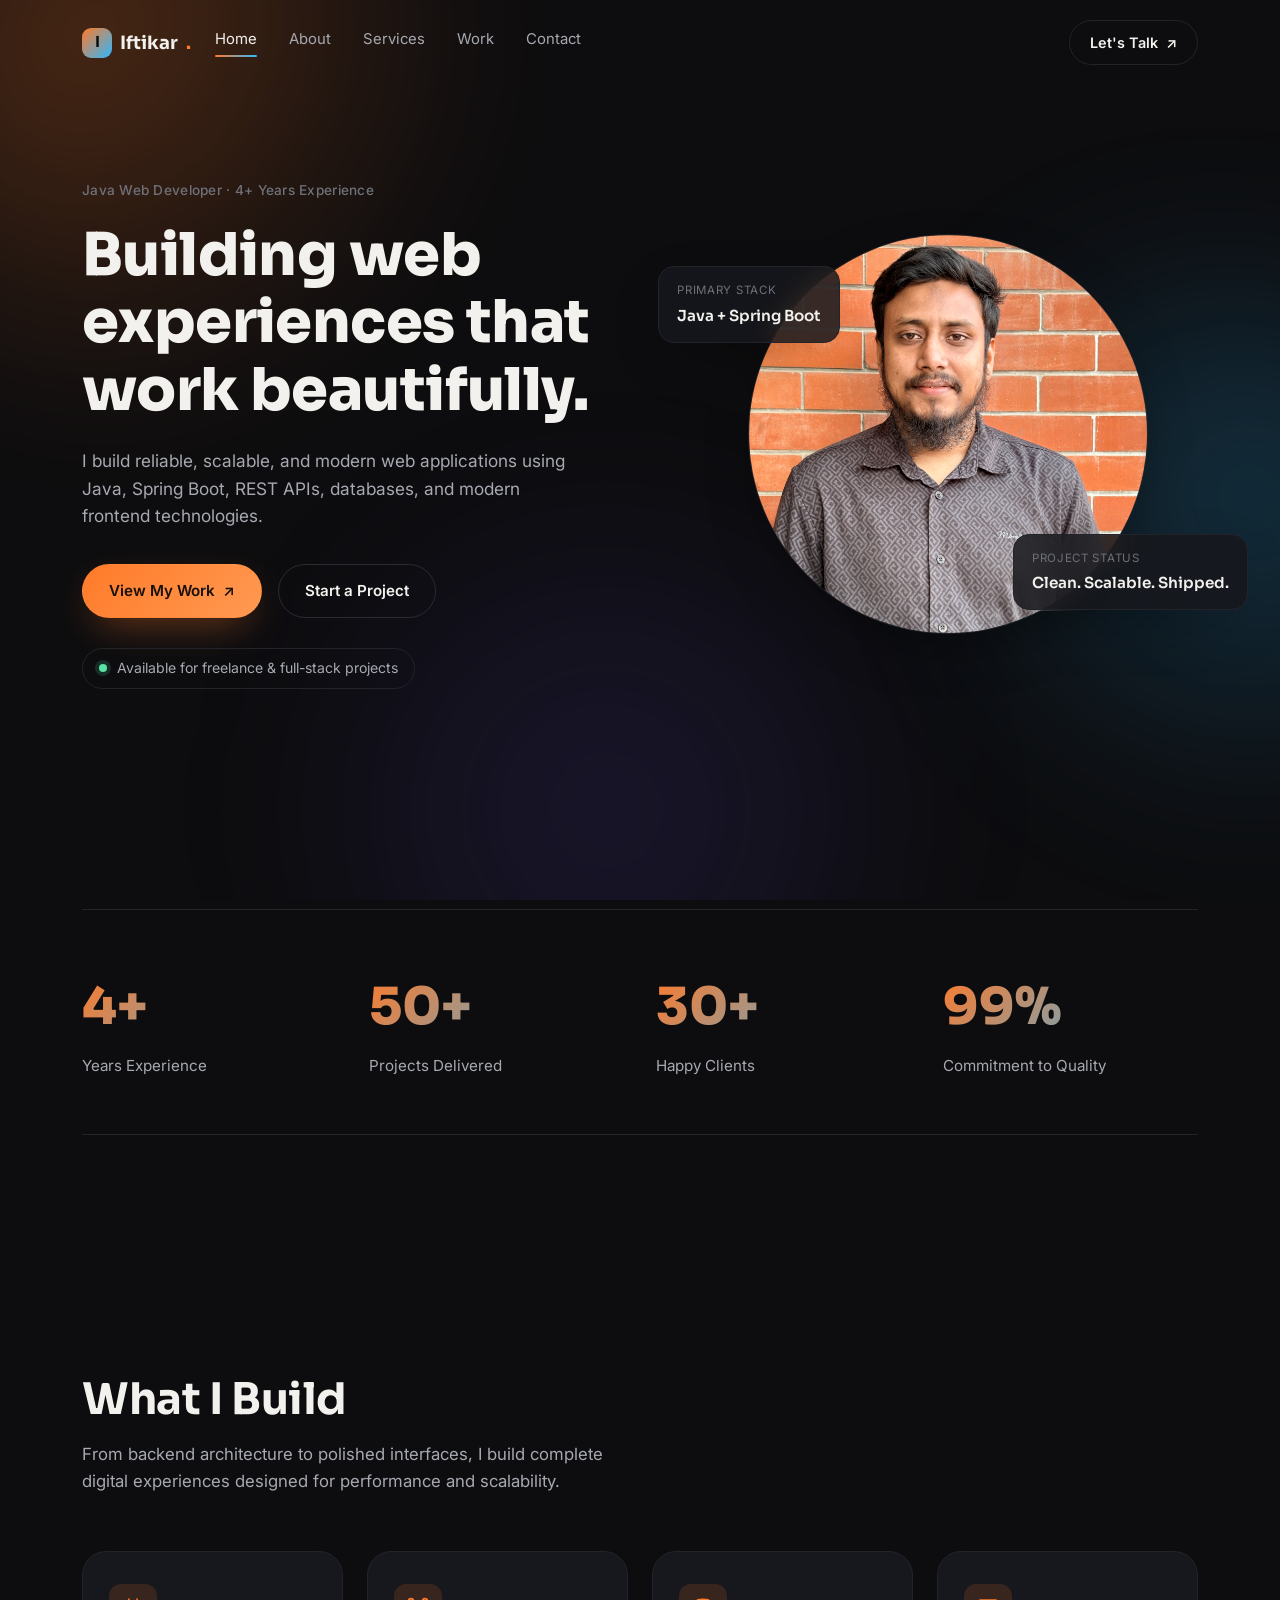
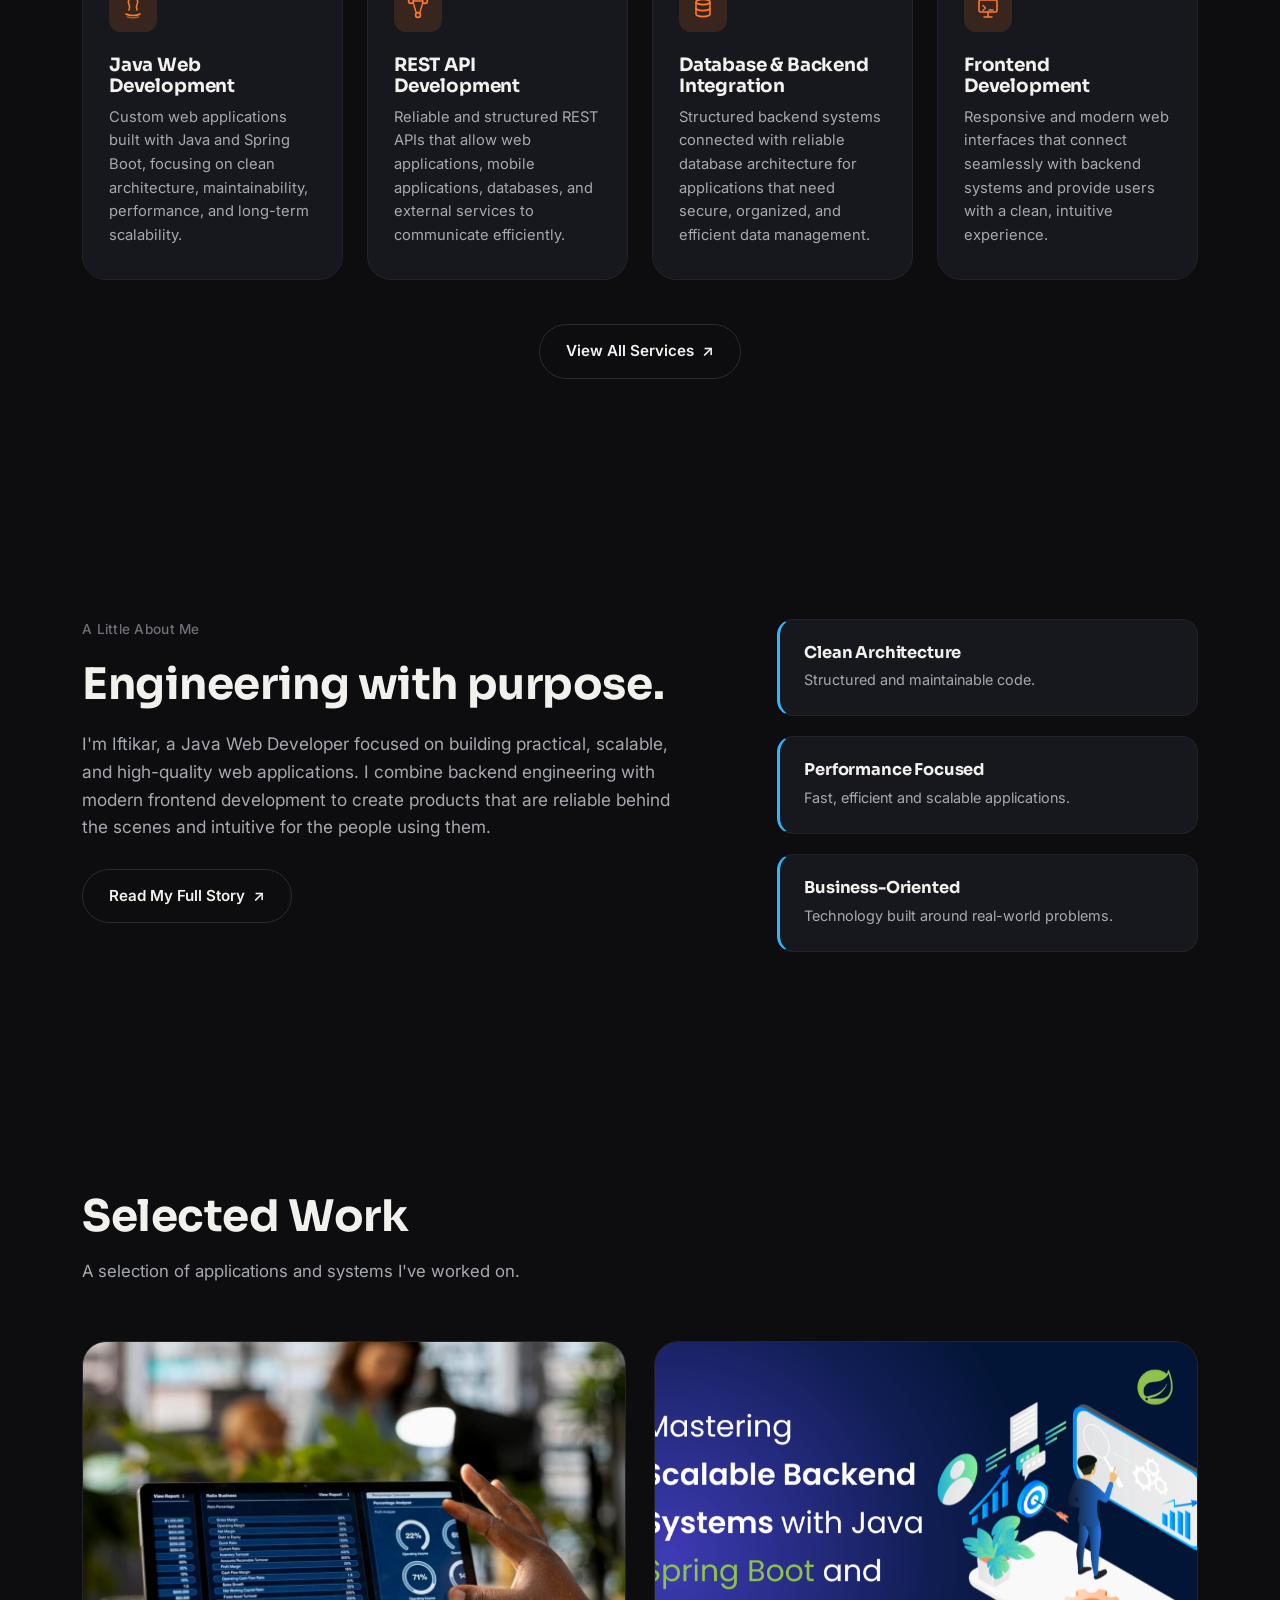
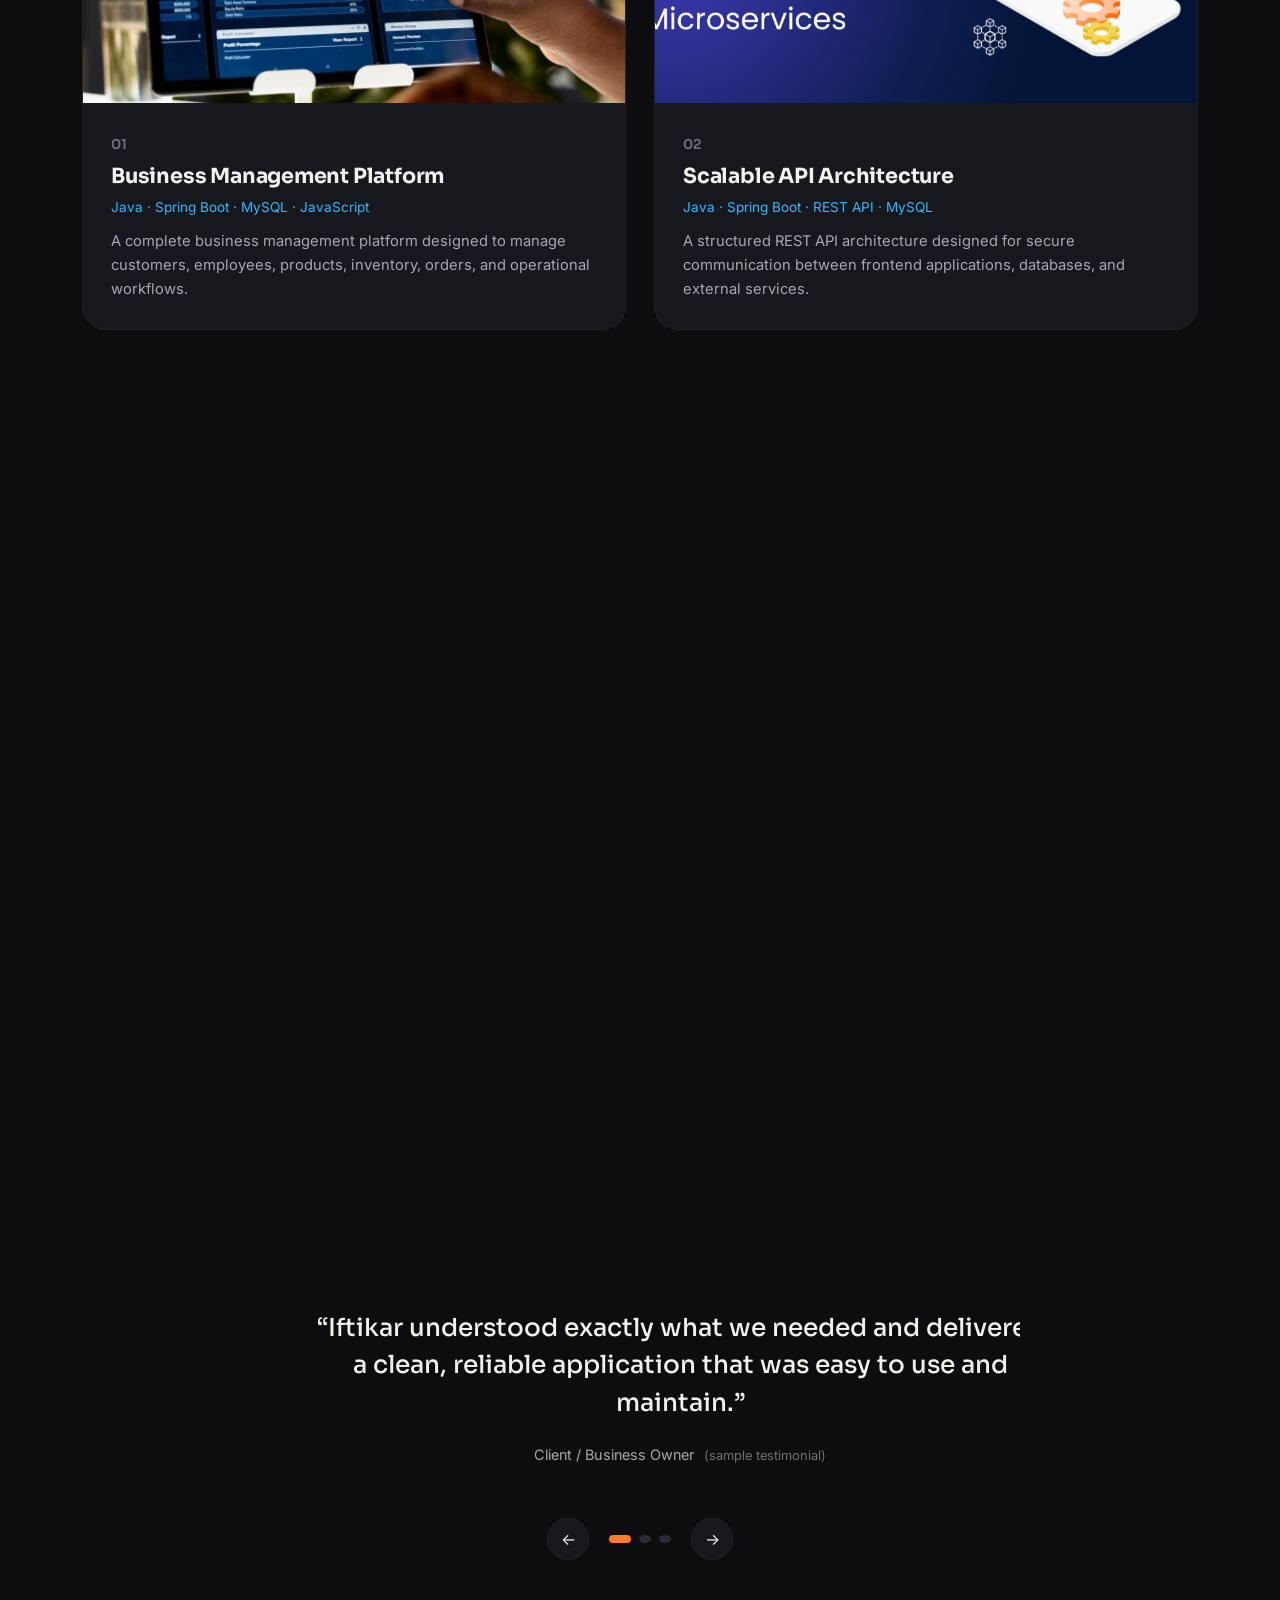
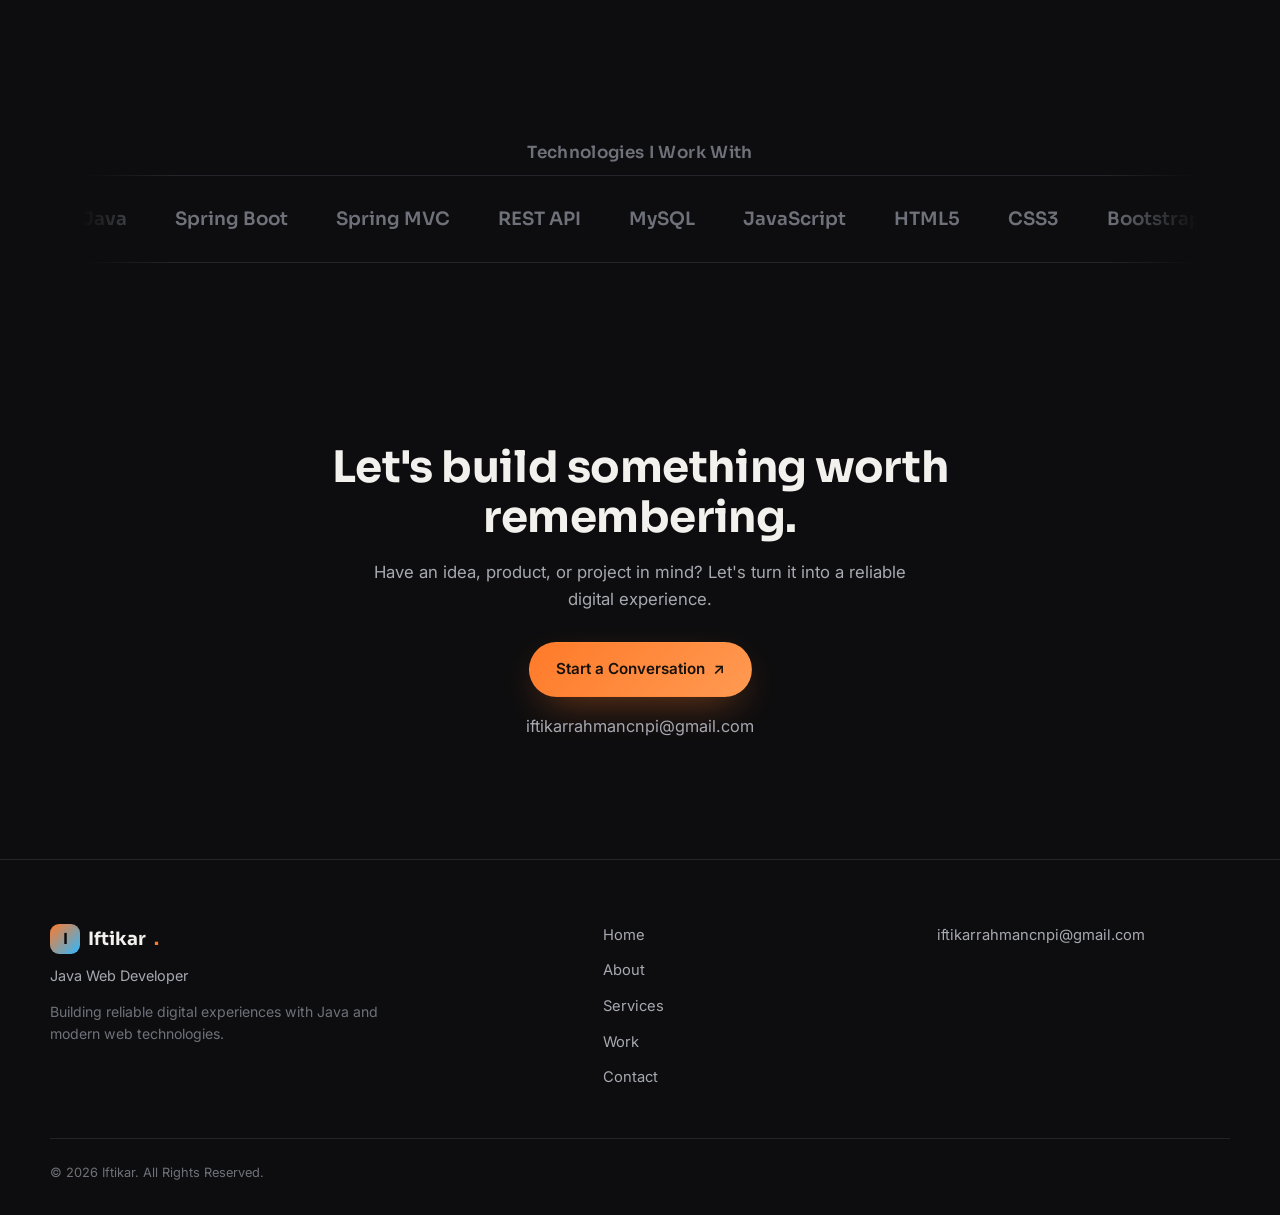
==== commit 8c51a98b: "Add files via upload" ====
--- a/index.html
+++ b/index.html
@@ -2,193 +2,286 @@
 <html lang="en">
 <head>
 <meta charset="UTF-8">
-<meta name="viewport" content="width=device-width, initial-scale=1">
-<title>Iftikar | Java Developer</title>
-<meta name="description" content="Java developer building reliable web applications and REST APIs with Spring Boot and MySQL.">
+<meta name="viewport" content="width=device-width, initial-scale=1.0">
+<title>Iftikar — Java Web Developer</title>
+<meta name="description" content="Iftikar is a Java Web Developer with 4+ years of experience building reliable, scalable web applications with Java, Spring Boot, REST APIs and modern frontend technologies.">
 <link rel="preconnect" href="https://fonts.googleapis.com">
 <link rel="preconnect" href="https://fonts.gstatic.com" crossorigin>
-<link href="https://fonts.googleapis.com/css2?family=IBM+Plex+Sans:wght@400;500;600&family=IBM+Plex+Serif:wght@500;600&display=swap" rel="stylesheet">
-<style>
-:root{
-  --bg:#F5F6F8; --panel:#FFFFFF; --ink:#14213D; --muted:#55627A; --line:#D9DEE7;
-  --accent:#0E6B5C; --on-accent:#FFFFFF;
-  --sans:'IBM Plex Sans',system-ui,-apple-system,'Segoe UI',Arial,sans-serif;
-  --serif:'IBM Plex Serif',Georgia,'Times New Roman',serif;
-}
-@media (prefers-color-scheme:dark){
-  :root{ --bg:#0F1720; --panel:#16212D; --ink:#E8EDF3; --muted:#9AA7B8; --line:#243041; --accent:#4FD1B5; --on-accent:#08201B; }
-}
-*{ box-sizing:border-box; margin:0; padding:0; }
-html{ scroll-behavior:smooth; scroll-padding-top:72px; }
-body{ background:var(--bg); color:var(--ink); font-family:var(--sans); font-size:17px; line-height:1.65; -webkit-font-smoothing:antialiased; }
-a{ color:inherit; }
-:focus-visible{ outline:3px solid var(--accent); outline-offset:3px; border-radius:4px; }
-.wrap{ width:min(1040px,100% - 40px); margin-inline:auto; }
-
-.nav{ position:sticky; top:0; z-index:10; background:var(--bg); border-bottom:1px solid var(--line); }
-.nav .wrap{ display:flex; align-items:center; justify-content:space-between; gap:16px; min-height:60px; flex-wrap:wrap; }
-.brand{ font-family:var(--serif); font-weight:600; font-size:1.15rem; text-decoration:none; }
-.nav ul{ list-style:none; display:flex; gap:22px; flex-wrap:wrap; }
-.nav ul a{ text-decoration:none; color:var(--muted); font-size:.95rem; font-weight:500; }
-.nav ul a:hover{ color:var(--ink); }
-
-.btn{ display:inline-flex; align-items:center; justify-content:center; padding:12px 22px; border-radius:8px; font-weight:600; font-size:1rem; text-decoration:none; border:1.5px solid var(--accent); }
-.btn--solid{ background:var(--accent); color:var(--on-accent); }
-.btn--solid:hover{ filter:brightness(1.08); }
-.btn--line{ color:var(--ink); border-color:var(--line); background:var(--panel); }
-.btn--line:hover{ border-color:var(--accent); }
-
-.hero{ padding:72px 0 64px; }
-.hero .wrap{ display:grid; grid-template-columns:1.25fr .75fr; gap:56px; align-items:center; }
-.hero h1{ font-family:var(--serif); font-weight:600; font-size:clamp(2.1rem,5vw,3.4rem); line-height:1.12; letter-spacing:-.01em; }
-.hero p{ margin-top:20px; max-width:34em; color:var(--muted); font-size:1.12rem; }
-.actions{ display:flex; gap:12px; flex-wrap:wrap; margin-top:30px; }
-.photo{ width:min(340px,100%); aspect-ratio:1/1; border-radius:50%; overflow:hidden; border:6px solid var(--panel); box-shadow:0 0 0 1px var(--line); justify-self:center; background:var(--panel); }
-.photo img{ width:100%; height:100%; object-fit:cover; object-position:center 22%; display:block; }
-
-section{ padding:64px 0; border-top:1px solid var(--line); }
-h2{ font-family:var(--serif); font-weight:600; font-size:1.8rem; line-height:1.2; margin-bottom:28px; }
-.about{ display:grid; grid-template-columns:1.3fr 1fr; gap:48px; }
-.about p + p{ margin-top:16px; }
-.facts{ display:grid; gap:18px; align-content:start; }
-.facts dt{ font-weight:600; font-size:.95rem; }
-.facts dd{ color:var(--muted); }
-
-.skills{ display:grid; grid-template-columns:repeat(4,1fr); gap:28px; }
-.skills h3{ font-size:1rem; font-weight:600; margin-bottom:10px; }
-.skills ul{ list-style:none; color:var(--muted); }
-.skills li{ padding:5px 0; border-top:1px solid var(--line); }
-
-.project{ display:grid; grid-template-columns:1fr 1.4fr; gap:12px 40px; padding:26px 0; border-top:1px solid var(--line); }
-.project:last-child{ border-bottom:1px solid var(--line); }
-.project h3{ font-family:var(--serif); font-weight:600; font-size:1.25rem; line-height:1.3; }
-.project p{ color:var(--muted); }
-.tags{ display:flex; flex-wrap:wrap; gap:8px; margin-top:14px; list-style:none; }
-.tags li{ font-size:.85rem; padding:3px 10px; border:1px solid var(--line); border-radius:999px; background:var(--panel); }
-
-.contact p{ max-width:36em; color:var(--muted); }
-.contact small{ display:block; margin-top:16px; color:var(--muted); }
-footer{ padding:28px 0 40px; border-top:1px solid var(--line); color:var(--muted); font-size:.92rem; }
-
-@media (max-width:820px){
-  .hero .wrap, .about, .project{ grid-template-columns:1fr; }
-  .hero{ padding-top:40px; }
-  .photo{ order:-1; width:min(260px,70%); }
-  .skills{ grid-template-columns:1fr 1fr; }
-}
-@media (prefers-reduced-motion:reduce){ html{ scroll-behavior:auto; } }
-</style>
+<link href="https://fonts.googleapis.com/css2?family=Sora:wght@400;500;600;700;800&family=Inter:wght@400;500;600&display=swap" rel="stylesheet">
+<link rel="stylesheet" href="styles.css">
+<script src="data-store.js"></script>
 </head>
 <body>
 
-<header class="nav">
-  <div class="wrap">
-    <a class="brand" href="#home">Iftikar</a>
-    <nav aria-label="Main">
-      <ul>
-        <li><a href="#about">About</a></li>
-        <li><a href="#skills">Skills</a></li>
-        <li><a href="#projects">Projects</a></li>
-        <li><a href="#contact">Contact</a></li>
-      </ul>
+<!-- ================= ATMOSPHERE BACKGROUND ================= -->
+<div class="atmosphere" aria-hidden="true">
+  <div class="blob blob--orange"></div>
+  <div class="blob blob--blue"></div>
+  <div class="blob blob--violet"></div>
+</div>
+
+<!-- ================= NAVIGATION ================= -->
+<header class="nav" id="nav" data-reveal-root>
+  <div class="nav__inner">
+    <a href="index.html" class="nav__logo"><span class="nav__logo-mark">I</span> Iftikar<span class="nav__dot">.</span></a>
+
+    <nav class="nav__links" id="navLinks">
+      <a href="index.html" class="nav__link is-active">Home</a>
+      <a href="about.html" class="nav__link">About</a>
+      <a href="services.html" class="nav__link">Services</a>
+      <a href="index.html#work" class="nav__link">Work</a>
+      <a href="contact.html" class="nav__link">Contact</a>
     </nav>
+
+    <a href="contact.html" class="btn btn--ghost nav__cta">Let's Talk <span class="arrow">↗</span></a>
+
+    <button class="nav__burger" id="navBurger" aria-label="Open menu" aria-expanded="false" aria-controls="navLinks">
+      <span></span><span></span><span></span>
+    </button>
   </div>
 </header>
 
 <main id="home">
-  <div class="hero">
-    <div class="wrap">
-      <div>
-        <h1>Java developer who builds web apps and APIs that work reliably.</h1>
-        <p>I design and build backend systems with Java, Spring Boot and MySQL, and connect them to clean web interfaces. I am open to freelance and full-stack projects.</p>
-        <div class="actions">
-          <a class="btn btn--solid" href="https://wa.me/8801795491465?text=Hi%20Iftikar%2C%20I%27d%20like%20to%20talk%20about%20a%20project." target="_blank" rel="noopener">Message me on WhatsApp</a>
-          <a class="btn btn--line" href="#projects">See my work</a>
-        </div>
-      </div>
-      <div class="photo"><img src="photo/profile.jpg" alt="Portrait of Iftikar" width="340" height="340"></div>
+
+  <!-- ================= HERO ================= -->
+  <section class="hero" id="hero">
+    <div class="hero__inner">
+      <div class="hero__text" data-hero-el="text">
+        <p class="eyebrow" data-hero-el="eyebrow" data-bind="home.eyebrow">Java Web Developer · 4+ Years Experience</p>
+        <h1 class="hero__headline" data-hero-el="headline" data-bind="home.headline">Building web experiences that work beautifully.</h1>
+        <p class="hero__sub" data-hero-el="sub" data-bind="home.sub">I build reliable, scalable, and modern web applications using Java, Spring Boot, REST APIs, databases, and modern frontend technologies.</p>
+
+        <div class="hero__actions" data-hero-el="actions">
+          <a href="#work" class="btn btn--primary" data-scroll>View My Work <span class="arrow">↗</span></a>
+          <a href="contact.html" class="btn btn--outline">Start a Project</a>
+        </div>
+
+        <div class="availability" data-hero-el="availability">
+          <span class="availability__dot"></span>
+          <span data-bind="home.availability">Available for freelance &amp; full-stack projects</span>
+        </div>
+      </div>
+
+      <div class="hero__visual" data-hero-el="visual">
+        <div class="portrait-frame">
+          <div class="portrait-frame__glow"></div>
+          <img src="photo/profile.jpg" alt="Portrait placeholder of Iftikar, Java Web Developer" class="portrait-frame__img" data-bind-src="profile.photo">
+        </div>
+
+        <div class="float-card float-card--top">
+          <span class="float-card__label" data-bind="home.floatingCard1Label">Primary Stack</span>
+          <span class="float-card__value" data-bind="home.floatingCard1Value">Java + Spring Boot</span>
+        </div>
+
+        <div class="float-card float-card--bottom">
+          <span class="float-card__label" data-bind="home.floatingCard2Label">Project Status</span>
+          <span class="float-card__value" data-bind="home.floatingCard2Value">Clean. Scalable. Shipped.</span>
+        </div>
+      </div>
+    </div>
+  </section>
+
+  <!-- ================= STATS ================= -->
+  <section class="stats" id="stats" data-reveal-root>
+    <div class="stats__grid">
+      <div class="stat" data-reveal data-stat-index="0">
+        <span class="stat__number" data-count-to="4" data-suffix="+">0</span>
+        <span class="stat__label">Years Experience</span>
+      </div>
+      <div class="stat" data-reveal data-stat-index="1">
+        <span class="stat__number" data-count-to="50" data-suffix="+">0</span>
+        <span class="stat__label">Projects Delivered</span>
+      </div>
+      <div class="stat" data-reveal data-stat-index="2">
+        <span class="stat__number" data-count-to="30" data-suffix="+">0</span>
+        <span class="stat__label">Happy Clients</span>
+      </div>
+      <div class="stat" data-reveal data-stat-index="3">
+        <span class="stat__number" data-count-to="99" data-suffix="%">0</span>
+        <span class="stat__label">Commitment to Quality</span>
+      </div>
+    </div>
+  </section>
+
+  <!-- ================= SERVICES ================= -->
+  <section class="services" id="services" data-reveal-root>
+    <div class="section-head" data-reveal>
+      <h2 class="section-title">What I Build</h2>
+      <p class="section-sub">From backend architecture to polished interfaces, I build complete digital experiences designed for performance and scalability.</p>
+    </div>
+
+    <div class="services__grid" id="servicesTeaserGrid">
+      <!-- Rendered live from Admin Panel data by site-render.js -->
+    </div>
+
+    <div class="services__more" data-reveal>
+      <a href="services.html" class="btn btn--outline">View All Services <span class="arrow">↗</span></a>
+    </div>
+  </section>
+
+  <!-- ================= ABOUT PREVIEW ================= -->
+  <section class="about-preview" id="about-preview" data-reveal-root>
+    <div class="about-preview__grid">
+      <div class="about-preview__text" data-reveal>
+        <p class="eyebrow">A Little About Me</p>
+        <h2 class="section-title">Engineering with purpose.</h2>
+        <p class="about-preview__lead" data-bind="home.aboutPreviewText">I'm Iftikar, a Java Web Developer focused on building practical, scalable, and high-quality web applications. I combine backend engineering with modern frontend development to create products that are reliable behind the scenes and intuitive for the people using them.</p>
+        <a href="about.html" class="btn btn--outline">Read My Full Story <span class="arrow">↗</span></a>
+      </div>
+
+      <div class="about-preview__highlights" data-reveal>
+        <div class="highlight">
+          <h3>Clean Architecture</h3>
+          <p>Structured and maintainable code.</p>
+        </div>
+        <div class="highlight">
+          <h3>Performance Focused</h3>
+          <p>Fast, efficient and scalable applications.</p>
+        </div>
+        <div class="highlight">
+          <h3>Business-Oriented</h3>
+          <p>Technology built around real-world problems.</p>
+        </div>
+      </div>
+    </div>
+  </section>
+
+  <!-- ================= FEATURED WORK ================= -->
+  <section class="work" id="work" data-reveal-root>
+    <div class="section-head" data-reveal>
+      <h2 class="section-title">Selected Work</h2>
+      <p class="section-sub">A selection of applications and systems I've worked on.</p>
+    </div>
+
+    <div class="work__grid" id="workGrid">
+      <!-- Rendered live from Admin Panel data by site-render.js -->
+    </div>
+  </section>
+
+  <!-- ================= TESTIMONIALS ================= -->
+  <section class="testimonials" id="testimonials" data-reveal-root>
+    <div class="section-head" data-reveal>
+      <h2 class="section-title">What clients say</h2>
+    </div>
+
+    <div class="testimonial-slider" data-reveal>
+      <div class="testimonial-track" id="testimonialTrack">
+        <blockquote class="testimonial">
+          <p>“Iftikar understood exactly what we needed and delivered a clean, reliable application that was easy to use and maintain.”</p>
+          <footer>Client / Business Owner <span class="testimonial__demo">(sample testimonial)</span></footer>
+        </blockquote>
+        <blockquote class="testimonial">
+          <p>“His attention to detail and ability to solve technical problems made the entire development process smooth.”</p>
+          <footer>Client / Project Manager <span class="testimonial__demo">(sample testimonial)</span></footer>
+        </blockquote>
+        <blockquote class="testimonial">
+          <p>“Professional communication, strong development skills, and excellent attention to quality.”</p>
+          <footer>Client / Startup Founder <span class="testimonial__demo">(sample testimonial)</span></footer>
+        </blockquote>
+      </div>
+
+      <div class="testimonial-controls">
+        <button class="testimonial-btn" id="testimonialPrev" aria-label="Previous testimonial">←</button>
+        <div class="testimonial-dots" id="testimonialDots"></div>
+        <button class="testimonial-btn" id="testimonialNext" aria-label="Next testimonial">→</button>
+      </div>
+    </div>
+  </section>
+
+  <!-- ================= TECH MARQUEE ================= -->
+  <section class="marquee-section" id="tech" data-reveal-root>
+    <p class="section-sub section-sub--center" data-reveal>Technologies I Work With</p>
+    <div class="marquee" data-reveal>
+      <div class="marquee__track">
+        <span>Java</span><span>Spring Boot</span><span>Spring MVC</span><span>REST API</span><span>MySQL</span><span>JavaScript</span><span>HTML5</span><span>CSS3</span><span>Bootstrap</span><span>Git</span>
+        <span>Java</span><span>Spring Boot</span><span>Spring MVC</span><span>REST API</span><span>MySQL</span><span>JavaScript</span><span>HTML5</span><span>CSS3</span><span>Bootstrap</span><span>Git</span>
+      </div>
+    </div>
+  </section>
+
+  <!-- ================= CONTACT TEASER ================= -->
+  <section class="contact-teaser" data-reveal-root>
+    <div class="contact-teaser__inner" data-reveal>
+      <h2 class="section-title">Let's build something worth remembering.</h2>
+      <p class="section-sub" style="margin-left:auto;margin-right:auto;">Have an idea, product, or project in mind? Let's turn it into a reliable digital experience.</p>
+      <div class="contact-teaser__actions">
+        <a href="contact.html" class="btn btn--primary">Start a Conversation <span class="arrow">↗</span></a>
+        <a href="mailto:iftikarrahmancnpi@gmail.com" class="contact__email" data-editable="contact-email">iftikarrahmancnpi@gmail.com</a>
+      </div>
+    </div>
+  </section>
+
+</main>
+
+<!-- ================= FOOTER ================= -->
+<footer class="footer">
+  <div class="footer__inner">
+    <div class="footer__brand">
+      <p class="footer__logo"><span class="nav__logo-mark">I</span> Iftikar<span class="nav__dot">.</span></p>
+      <p class="footer__role">Java Web Developer</p>
+      <p class="footer__tagline">Building reliable digital experiences with Java and modern web technologies.</p>
+    </div>
+
+    <nav class="footer__nav" aria-label="Footer navigation">
+      <a href="index.html">Home</a>
+      <a href="about.html">About</a>
+      <a href="services.html">Services</a>
+      <a href="index.html#work">Work</a>
+      <a href="contact.html">Contact</a>
+    </nav>
+
+    <div class="footer__social" id="footerSocial">
+      <!-- Rendered live from Admin Panel data by site-render.js -->
     </div>
   </div>
 
-  <section id="about">
-    <div class="wrap">
-      <h2>About me</h2>
-      <div class="about">
-        <div>
-          <p>I am a Java developer with more than four years of experience. I like turning unclear requirements into simple, working software.</p>
-          <p>I write layered Spring Boot code, keep business logic tested, and build REST APIs that front-end teams can use without surprises.</p>
-        </div>
-        <dl class="facts">
-          <div><dt>Main stack</dt><dd>Java, Spring Boot, MySQL</dd></div>
-          <div><dt>Experience</dt><dd>4+ years</dd></div>
-          <div><dt>Open to</dt><dd>Freelance and full-stack projects</dd></div>
-        </dl>
-      </div>
-    </div>
-  </section>
-
-  <section id="skills">
-    <div class="wrap">
-      <h2>Skills</h2>
-      <div class="skills">
-        <div><h3>Backend</h3><ul><li>Java</li><li>Spring Boot</li><li>REST APIs</li></ul></div>
-        <div><h3>Database</h3><ul><li>MySQL</li><li>Schema design</li></ul></div>
-        <div><h3>Frontend</h3><ul><li>JavaScript</li><li>HTML</li><li>CSS</li></ul></div>
-        <div><h3>Tools</h3><ul><li>Git</li><li>GitHub</li></ul></div>
-      </div>
-    </div>
-  </section>
-
-  <section id="projects">
-    <div class="wrap">
-      <h2>Projects</h2>
-      <article class="project">
-        <h3>Business Management Platform</h3>
-        <div>
-          <p>Manages customers, employees, products, inventory, orders and daily operations in one system, with role-based dashboards.</p>
-          <ul class="tags"><li>Java</li><li>Spring Boot</li><li>MySQL</li><li>JavaScript</li></ul>
-        </div>
-      </article>
-      <article class="project">
-        <h3>Scalable API Architecture</h3>
-        <div>
-          <p>A structured REST API for secure communication between front-end apps, databases and outside services.</p>
-          <ul class="tags"><li>Java</li><li>Spring Boot</li><li>REST APIs</li></ul>
-        </div>
-      </article>
-      <article class="project">
-        <h3>Commerce Application</h3>
-        <div>
-          <p>Product management, order processing and customer workflows, connected to a database.</p>
-          <ul class="tags"><li>Java</li><li>Spring Boot</li><li>MySQL</li><li>JavaScript</li></ul>
-        </div>
-      </article>
-      <article class="project">
-        <h3>Productivity Tool</h3>
-        <div>
-          <p>A web tool that removes repeated manual steps and gives users a clean, quick interface.</p>
-          <ul class="tags"><li>Java</li><li>Spring Boot</li><li>JavaScript</li><li>MySQL</li></ul>
-        </div>
-      </article>
-    </div>
-  </section>
-
-  <section id="contact" class="contact">
-    <div class="wrap">
-      <h2>Let's talk about your project</h2>
-      <p>Send me a short message about what you want to build. I will reply as soon as I can.</p>
-      <div class="actions">
-        <a class="btn btn--solid" href="https://wa.me/8801795491465?text=Hi%20Iftikar%2C%20I%27d%20like%20to%20talk%20about%20a%20project." target="_blank" rel="noopener">Message me on WhatsApp</a>
-        <a class="btn btn--line" href="https://mail.google.com/mail/?view=cm&fs=1&to=iftikarrahmancnpi%40gmail.com" target="_blank" rel="noopener">Send an email</a>
-      </div>
-      <small>iftikarrahmancnpi@gmail.com</small>
-    </div>
-  </section>
-</main>
-
-<footer>
-  <div class="wrap">&copy; 2026 Iftikar. All rights reserved.</div>
+  <p class="footer__copyright">© 2026 Iftikar. All Rights Reserved.</p>
 </footer>
 
+<!-- ================= PROJECT MODAL ================= -->
+<div class="modal" id="projectModal" role="dialog" aria-modal="true" aria-labelledby="modalTitle">
+  <div class="modal__backdrop" data-modal-close></div>
+  <div class="modal__panel">
+    <button class="modal__close" data-modal-close aria-label="Close project details">✕</button>
+    <img class="photo/project1.jfif" id="modalImage" src="" photo/project1.jfif="">
+    <div class="modal__body">
+      <span class="modal__number" id="modalNumber"></span>
+      <h3 class="modal__title" id="modalTitle"></h3>
+
+      <div class="modal__section">
+        <h4>Overview</h4>
+        <p id="modalOverview"></p>
+      </div>
+      <div class="modal__section">
+        <h4>Problem</h4>
+        <p id="modalProblem"></p>
+      </div>
+      <div class="modal__section">
+        <h4>Solution</h4>
+        <p id="modalSolution"></p>
+      </div>
+      <div class="modal__section">
+        <h4>Technologies Used</h4>
+        <p id="modalTech"></p>
+      </div>
+      <div class="modal__section">
+        <h4>Main Features</h4>
+        <ul id="modalFeatures"></ul>
+      </div>
+      <div class="modal__section">
+        <h4>Development Approach</h4>
+        <p id="modalApproach"></p>
+      </div>
+
+      <div class="modal__actions">
+        <a href="#" class="btn btn--outline" id="modalGithub" target="_blank" rel="noopener">GitHub</a>
+        <a href="#" class="btn btn--primary" id="modalDemo" target="_blank" rel="noopener">Live Demo</a>
+      </div>
+    </div>
+  </div>
+</div>
+
+<script src="site-render.js"></script>
+<script src="script.js"></script>
 </body>
 </html>
--- a/styles.css
+++ b/styles.css
@@ -0,0 +1,1310 @@
+/* =========================================================
+   IFTIKAR PORTFOLIO — DESIGN SYSTEM
+   Base: charcoal near-black · Accents: vibrant orange + electric blue
+   Type: Sora (display) + Inter (body)
+   ========================================================= */
+
+:root{
+  --bg: #0d0d0f;
+  --bg-elevated: #131418;
+  --surface: #17181d;
+  --surface-2: #1c1e24;
+  --border: #2a2c33;
+  --border-soft: #232429;
+
+  --text: #f2f1ed;
+  --text-muted: #a7a9b1;
+  --text-faint: #6f717a;
+
+  --orange: #ff7a29;
+  --orange-soft: rgba(255, 122, 41, 0.14);
+  --blue: #2fb8ff;
+  --blue-soft: rgba(47, 184, 255, 0.14);
+
+  --font-display: 'Sora', 'Inter', sans-serif;
+  --font-body: 'Inter', sans-serif;
+
+  --radius-sm: 10px;
+  --radius-md: 16px;
+  --radius-lg: 24px;
+
+  --shadow-card: 0 20px 60px -25px rgba(0,0,0,0.6);
+  --ease: cubic-bezier(.22,.68,0,1);
+
+  --container: 1180px;
+}
+
+*, *::before, *::after{ box-sizing: border-box; }
+html{ scroll-behavior: smooth; }
+
+body{
+  margin: 0;
+  background: var(--bg);
+  color: var(--text);
+  font-family: var(--font-body);
+  font-size: 16px;
+  line-height: 1.6;
+  -webkit-font-smoothing: antialiased;
+  overflow-x: hidden;
+}
+
+h1, h2, h3, h4{
+  font-family: var(--font-display);
+  margin: 0;
+  color: var(--text);
+  line-height: 1.15;
+  letter-spacing: -0.01em;
+}
+
+p{ margin: 0; }
+img{ max-width: 100%; display: block; }
+a{ color: inherit; text-decoration: none; }
+ul{ margin: 0; padding: 0; list-style: none; }
+button{ font-family: inherit; cursor: pointer; }
+input, select, textarea{ font-family: inherit; }
+
+:focus-visible{
+  outline: 2px solid var(--blue);
+  outline-offset: 3px;
+}
+
+.arrow{ display: inline-block; transition: transform .3s var(--ease); }
+a:hover .arrow, .btn:hover .arrow{ transform: translate(2px,-2px); }
+
+/* =========================================================
+   ATMOSPHERE BACKGROUND — slow drifting blurred glow
+   ========================================================= */
+
+.atmosphere{
+  position: fixed;
+  inset: 0;
+  z-index: 0;
+  overflow: hidden;
+  pointer-events: none;
+}
+
+.blob{
+  position: absolute;
+  border-radius: 50%;
+  filter: blur(90px);
+  opacity: .55;
+  will-change: transform;
+}
+
+.blob--orange{
+  width: 620px; height: 620px;
+  top: -180px; left: -120px;
+  background: radial-gradient(circle at 30% 30%, rgba(255,122,41,.55), rgba(255,122,41,0) 70%);
+  animation: driftA 26s ease-in-out infinite;
+}
+
+.blob--blue{
+  width: 560px; height: 560px;
+  top: 30%; right: -200px;
+  background: radial-gradient(circle at 60% 40%, rgba(47,184,255,.45), rgba(47,184,255,0) 70%);
+  animation: driftB 32s ease-in-out infinite;
+}
+
+.blob--violet{
+  width: 700px; height: 700px;
+  bottom: -260px; left: 20%;
+  background: radial-gradient(circle at 50% 50%, rgba(122,92,255,.28), rgba(122,92,255,0) 70%);
+  animation: driftC 38s ease-in-out infinite;
+}
+
+@keyframes driftA{
+  0%,100%{ transform: translate(0,0) scale(1); }
+  50%{ transform: translate(60px, 80px) scale(1.08); }
+}
+@keyframes driftB{
+  0%,100%{ transform: translate(0,0) scale(1); }
+  50%{ transform: translate(-70px, -40px) scale(1.1); }
+}
+@keyframes driftC{
+  0%,100%{ transform: translate(0,0) scale(1); opacity: .5; }
+  50%{ transform: translate(40px, -60px) scale(1.05); opacity: .65; }
+}
+
+main, header, footer{ position: relative; z-index: 1; }
+
+/* =========================================================
+   LAYOUT HELPERS
+   ========================================================= */
+
+section{
+  max-width: var(--container);
+  margin: 0 auto;
+  padding: 120px 32px;
+}
+
+.section-head{ max-width: 640px; margin-bottom: 56px; }
+.section-title{ font-size: clamp(2rem, 3.4vw, 2.75rem); font-weight: 700; }
+.section-sub{ margin-top: 16px; color: var(--text-muted); font-size: 1.05rem; max-width: 560px; }
+.section-sub--center{ margin: 0 auto 8px; text-align: center; max-width: none; color: var(--text-faint); font-family: var(--font-display); font-weight: 600; letter-spacing: .02em; }
+
+.eyebrow{
+  color: var(--text-faint);
+  font-size: .85rem;
+  font-weight: 500;
+  letter-spacing: .02em;
+  margin: 0 0 20px;
+}
+
+/* buttons */
+.btn{
+  display: inline-flex;
+  align-items: center;
+  gap: 8px;
+  padding: 14px 26px;
+  border-radius: 100px;
+  font-weight: 600;
+  font-size: .95rem;
+  border: 1px solid transparent;
+  transition: transform .35s var(--ease), background .3s var(--ease), border-color .3s var(--ease), box-shadow .3s var(--ease);
+}
+.btn--primary{
+  background: linear-gradient(135deg, var(--orange), #ff9a52);
+  color: #17110a;
+  box-shadow: 0 14px 40px -14px rgba(255,122,41,.55);
+}
+.btn--primary:hover{ transform: translateY(-2px); box-shadow: 0 18px 44px -12px rgba(255,122,41,.65); }
+.btn--outline{
+  border-color: var(--border);
+  color: var(--text);
+  background: transparent;
+}
+.btn--outline:hover{ border-color: var(--blue); color: var(--blue); transform: translateY(-2px); }
+.btn--ghost{
+  border-color: var(--border-soft);
+  color: var(--text);
+  padding: 10px 20px;
+  font-size: .9rem;
+}
+.btn--ghost:hover{ border-color: var(--orange); }
+
+/* =========================================================
+   SCROLL REVEAL (Intersection Observer driven)
+   ========================================================= */
+
+[data-reveal]{
+  opacity: 0;
+  transform: translateY(28px);
+  transition: opacity .8s var(--ease), transform .8s var(--ease);
+  transition-delay: calc(var(--i, 0) * 90ms);
+}
+[data-reveal].is-visible{
+  opacity: 1;
+  transform: translateY(0);
+}
+[data-reveal-stagger] > *{ transition-delay: calc(var(--i, 0) * 90ms); }
+
+@media (prefers-reduced-motion: reduce){
+  html{ scroll-behavior: auto; }
+  [data-reveal]{ opacity: 1; transform: none; transition: none; }
+  .blob{ animation: none; }
+  .marquee__track{ animation: none !important; }
+}
+
+/* =========================================================
+   NAVIGATION
+   ========================================================= */
+
+.nav{
+  position: fixed;
+  top: 0; left: 0; right: 0;
+  z-index: 100;
+  padding: 20px 0;
+  transition: background .4s var(--ease), border-color .4s var(--ease), padding .4s var(--ease), backdrop-filter .4s var(--ease);
+  border-bottom: 1px solid transparent;
+}
+.nav.is-scrolled{
+  padding: 14px 0;
+  background: rgba(13,13,15,.72);
+  backdrop-filter: blur(16px);
+  border-bottom-color: var(--border-soft);
+}
+.nav__inner{
+  max-width: var(--container);
+  margin: 0 auto;
+  padding: 0 32px;
+  display: flex;
+  align-items: center;
+  justify-content: space-between;
+  gap: 24px;
+}
+.nav__logo{
+  font-family: var(--font-display);
+  font-weight: 700;
+  font-size: 1.15rem;
+  display: flex;
+  align-items: center;
+  gap: 8px;
+}
+.nav__logo-mark{
+  display: inline-flex;
+  align-items: center;
+  justify-content: center;
+  width: 30px; height: 30px;
+  border-radius: 9px;
+  background: linear-gradient(135deg, var(--orange), var(--blue));
+  color: #0d0d0f;
+  font-size: .95rem;
+}
+.nav__dot{ color: var(--orange); }
+.nav__links{ display: flex; gap: 32px; }
+.nav__link{ font-size: .93rem; color: var(--text-muted); transition: color .25s; position: relative; }
+.nav__link:hover{ color: var(--text); }
+.nav__cta{ margin-left: auto; }
+.nav__burger{
+  display: none;
+  flex-direction: column;
+  gap: 5px;
+  background: none;
+  border: none;
+  padding: 8px;
+}
+.nav__burger span{
+  width: 22px; height: 2px;
+  background: var(--text);
+  transition: transform .3s var(--ease), opacity .3s var(--ease);
+}
+.nav__burger.is-open span:nth-child(1){ transform: translateY(7px) rotate(45deg); }
+.nav__burger.is-open span:nth-child(2){ opacity: 0; }
+.nav__burger.is-open span:nth-child(3){ transform: translateY(-7px) rotate(-45deg); }
+
+/* =========================================================
+   HERO
+   ========================================================= */
+
+.hero{
+  max-width: var(--container);
+  margin: 0 auto;
+  padding: 180px 32px 100px;
+}
+.hero__inner{
+  display: grid;
+  grid-template-columns: 1.05fr .95fr;
+  gap: 64px;
+  align-items: center;
+}
+
+.hero__headline{
+  font-size: clamp(2.4rem, 4.6vw, 3.8rem);
+  font-weight: 800;
+  margin: 0 0 22px;
+  max-width: 12ch;
+}
+
+.hero__sub{
+  color: var(--text-muted);
+  font-size: 1.08rem;
+  max-width: 46ch;
+  margin-bottom: 34px;
+}
+
+.hero__actions{ display: flex; gap: 16px; flex-wrap: wrap; margin-bottom: 30px; }
+
+.availability{
+  display: inline-flex;
+  align-items: center;
+  gap: 10px;
+  font-size: .88rem;
+  color: var(--text-muted);
+  padding: 8px 16px;
+  border: 1px solid var(--border-soft);
+  border-radius: 100px;
+}
+.availability__dot{
+  width: 8px; height: 8px;
+  border-radius: 50%;
+  background: #5be3a5;
+  box-shadow: 0 0 0 4px rgba(91,227,165,.15);
+  animation: pulseDot 2.4s ease-in-out infinite;
+}
+@keyframes pulseDot{
+  0%,100%{ box-shadow: 0 0 0 4px rgba(91,227,165,.15); }
+  50%{ box-shadow: 0 0 0 8px rgba(91,227,165,.05); }
+}
+
+[data-hero-el]{
+  opacity: 0;
+  transform: translateY(22px);
+  animation: heroReveal .9s var(--ease) forwards;
+}
+[data-hero-el="eyebrow"]{ animation-delay: .05s; }
+[data-hero-el="headline"]{ animation-delay: .18s; }
+[data-hero-el="sub"]{ animation-delay: .32s; }
+[data-hero-el="actions"]{ animation-delay: .46s; }
+[data-hero-el="availability"]{ animation-delay: .58s; }
+[data-hero-el="visual"]{ animation-delay: .3s; }
+@keyframes heroReveal{ to{ opacity: 1; transform: translateY(0); } }
+
+.hero__visual{ position: relative; display: flex; justify-content: center; }
+
+.portrait-frame{
+  position: relative;
+ width: min(400px, 90%);
+  aspect-ratio: 1 / 1;
+  border-radius: 50%;
+  overflow: hidden;
+  border: 1px solid var(--border-soft);
+  box-shadow: var(--shadow-card);
+}
+.portrait-frame__img{
+  width: 100%; height: 100%;
+  object-fit: cover;
+  object-position: center 22%;
+  clip-path: inset(0 100% 0 0);
+  animation: wipeIn 1.3s .5s var(--ease) forwards;
+}
+@keyframes wipeIn{ to{ clip-path: inset(0 0 0 0); } }
+
+.portrait-frame__glow{
+  position: absolute;
+  inset: -30%;
+  background:
+    radial-gradient(circle at 15% 15%, rgba(255,122,41,.5), transparent 45%),
+    radial-gradient(circle at 90% 85%, rgba(47,184,255,.4), transparent 45%);
+  filter: blur(50px);
+  z-index: -1;
+}
+
+.float-card{
+  position: absolute;
+  display: flex;
+  flex-direction: column;
+  gap: 4px;
+  padding: 14px 18px;
+  background: rgba(23,24,29,.85);
+  border: 1px solid var(--border-soft);
+  border-radius: var(--radius-md);
+  backdrop-filter: blur(14px);
+  box-shadow: var(--shadow-card);
+  opacity: 0;
+  animation: floatIn .9s var(--ease) forwards, floatBob 6s ease-in-out 1.6s infinite;
+}
+.float-card--top{ top: 8%; left: -8%; animation-delay: .9s, 1.6s; }
+.float-card--bottom{ bottom: 6%; right: -10%; animation-delay: 1.1s, 1.9s; }
+@keyframes floatIn{ from{ opacity: 0; transform: translateY(16px); } to{ opacity: 1; transform: translateY(0); } }
+@keyframes floatBob{ 0%,100%{ transform: translateY(0); } 50%{ transform: translateY(-10px); } }
+
+.float-card__label{ font-size: .72rem; text-transform: uppercase; letter-spacing: .06em; color: var(--text-faint); }
+.float-card__value{ font-family: var(--font-display); font-weight: 600; font-size: .95rem; }
+
+/* =========================================================
+   STATS
+   ========================================================= */
+
+.stats__grid{
+  display: grid;
+  grid-template-columns: repeat(4, 1fr);
+  gap: 32px;
+  border-top: 1px solid var(--border-soft);
+  border-bottom: 1px solid var(--border-soft);
+  padding: 56px 0;
+}
+.stat{ text-align: left; }
+.stat__number{
+  display: block;
+  font-family: var(--font-display);
+  font-size: clamp(2.4rem, 4vw, 3.2rem);
+  font-weight: 800;
+  background: linear-gradient(135deg, var(--orange), var(--blue));
+  -webkit-background-clip: text;
+  background-clip: text;
+  color: transparent;
+}
+.stat__label{ color: var(--text-muted); font-size: .95rem; margin-top: 6px; display: block; }
+
+/* =========================================================
+   SERVICES
+   ========================================================= */
+
+.services__grid{
+  display: grid;
+  grid-template-columns: repeat(4, 1fr);
+  gap: 24px;
+}
+.service-card{
+  background: var(--surface);
+  border: 1px solid var(--border-soft);
+  border-radius: var(--radius-lg);
+  padding: 32px 26px;
+  transition: transform .4s var(--ease), border-color .4s var(--ease), box-shadow .4s var(--ease);
+}
+.service-card:hover{
+  transform: translateY(-6px);
+  border-color: rgba(255,122,41,.35);
+  box-shadow: 0 24px 60px -30px rgba(255,122,41,.35);
+}
+.service-card__icon{
+  width: 48px; height: 48px;
+  display: flex; align-items: center; justify-content: center;
+  border-radius: 12px;
+  background: var(--orange-soft);
+  color: var(--orange);
+  margin-bottom: 22px;
+  transition: transform .4s var(--ease);
+}
+.service-card:hover .service-card__icon{ transform: scale(1.08) rotate(-4deg); }
+.service-card__icon svg{ width: 24px; height: 24px; }
+.service-card__title{ font-size: 1.15rem; font-weight: 700; margin-bottom: 10px; }
+.service-card__text{ color: var(--text-muted); font-size: .92rem; }
+
+/* =========================================================
+   ABOUT PREVIEW (Home page teaser)
+   ========================================================= */
+
+.about-preview__grid{
+  display: grid;
+  grid-template-columns: 1.2fr .8fr;
+  gap: 64px;
+  align-items: start;
+}
+.about-preview__lead{ color: var(--text-muted); font-size: 1.08rem; margin: 20px 0 28px; max-width: 56ch; }
+.tech-pills{ display: flex; flex-wrap: wrap; gap: 10px; }
+.tech-pills span{
+  padding: 8px 16px;
+  border: 1px solid var(--border-soft);
+  border-radius: 100px;
+  font-size: .85rem;
+  color: var(--text-muted);
+}
+.about-preview__highlights{ display: flex; flex-direction: column; gap: 20px; }
+.highlight{
+  padding: 24px;
+  border-radius: var(--radius-md);
+  background: var(--surface);
+  border: 1px solid var(--border-soft);
+  border-left: 3px solid var(--blue);
+}
+.highlight h3{ font-size: 1.02rem; margin-bottom: 6px; }
+.highlight p{ color: var(--text-muted); font-size: .9rem; }
+
+.services__more{ text-align: center; margin-top: 44px; }
+
+/* =========================================================
+   NAV — active page state (multi-page)
+   ========================================================= */
+.nav__link.is-active{ color: var(--text); }
+.nav__link.is-active::after{
+  content: "";
+  display: block;
+  height: 2px;
+  margin-top: 4px;
+  background: linear-gradient(90deg, var(--orange), var(--blue));
+  border-radius: 2px;
+}
+
+/* =========================================================
+   ACCENT TEXT (shared gradient headline treatment)
+   ========================================================= */
+.accent-text{
+  background: linear-gradient(135deg, var(--orange), var(--blue));
+  -webkit-background-clip: text;
+  background-clip: text;
+  color: transparent;
+}
+
+/* =========================================================
+   ABOUT PAGE — HERO
+   ========================================================= */
+.about-hero{
+  max-width: var(--container);
+  margin: 0 auto;
+  padding: 180px 32px 100px;
+}
+.about-hero__inner{
+  display: grid;
+  grid-template-columns: 1.05fr .95fr;
+  gap: 64px;
+  align-items: center;
+}
+.about-hero__headline{
+  font-size: clamp(2.2rem, 4.2vw, 3.4rem);
+  font-weight: 800;
+  margin: 0 0 22px;
+  max-width: 15ch;
+}
+.about-hero__lead{ color: var(--text-muted); font-size: 1.08rem; max-width: 48ch; }
+
+/* =========================================================
+   MY STORY — editorial layout
+   ========================================================= */
+.story{ padding-top: 60px; }
+.story__grid{
+  display: grid;
+  grid-template-columns: .8fr 1.2fr;
+  gap: 64px;
+}
+.story__mark{
+  font-family: var(--font-display);
+  font-size: 6rem;
+  line-height: 1;
+  font-weight: 700;
+  color: var(--orange);
+  opacity: .35;
+}
+.story__blocks{ display: flex; flex-direction: column; gap: 28px; }
+.story__block{
+  padding: 28px 30px;
+  background: var(--surface);
+  border: 1px solid var(--border-soft);
+  border-radius: var(--radius-md);
+  border-left: 3px solid transparent;
+  border-image: linear-gradient(180deg, var(--orange), var(--blue)) 1;
+}
+.story__block p{ color: var(--text-muted); font-size: 1.02rem; line-height: 1.7; }
+.story__block strong{ color: var(--text); font-weight: 600; }
+
+/* =========================================================
+   TIMELINE
+   ========================================================= */
+.timeline{ position: relative; max-width: 760px; margin: 0 auto; padding-left: 40px; }
+.timeline::before{
+  content: "";
+  position: absolute;
+  left: 9px; top: 6px; bottom: 6px;
+  width: 2px;
+  background: linear-gradient(180deg, var(--orange), var(--blue), transparent);
+  opacity: .4;
+}
+.timeline-item{
+  position: relative;
+  padding-bottom: 46px;
+}
+.timeline-item:last-child{ padding-bottom: 0; }
+.timeline-item::before{
+  content: "";
+  position: absolute;
+  left: -40px; top: 4px;
+  width: 18px; height: 18px;
+  border-radius: 50%;
+  background: var(--bg);
+  border: 2px solid var(--orange);
+  box-shadow: 0 0 0 4px var(--orange-soft);
+}
+.timeline-item:nth-child(even)::before{
+  border-color: var(--blue);
+  box-shadow: 0 0 0 4px var(--blue-soft);
+}
+.timeline-item__number{ color: var(--text-faint); font-family: var(--font-display); font-size: .8rem; font-weight: 600; }
+.timeline-item__title{ font-size: 1.2rem; margin: 6px 0 8px; }
+.timeline-item__text{ color: var(--text-muted); font-size: .95rem; max-width: 56ch; }
+
+/* =========================================================
+   APPROACH / VALUE CARDS
+   ========================================================= */
+.approach__grid{
+  display: grid;
+  grid-template-columns: repeat(4, 1fr);
+  gap: 24px;
+}
+.value-card{
+  background: var(--surface);
+  border: 1px solid var(--border-soft);
+  border-radius: var(--radius-lg);
+  padding: 30px 24px;
+  transition: transform .4s var(--ease), border-color .4s var(--ease), box-shadow .4s var(--ease);
+}
+.value-card:hover{
+  transform: translateY(-6px);
+  border-color: rgba(47,184,255,.35);
+  box-shadow: 0 24px 60px -30px rgba(47,184,255,.3);
+}
+.value-card__icon{
+  width: 44px; height: 44px;
+  display: flex; align-items: center; justify-content: center;
+  border-radius: 12px;
+  background: var(--blue-soft);
+  color: var(--blue);
+  margin-bottom: 20px;
+}
+.value-card__icon svg{ width: 22px; height: 22px; }
+.value-card__title{ font-size: 1.05rem; font-weight: 700; margin-bottom: 10px; }
+.value-card__text{ color: var(--text-muted); font-size: .9rem; }
+
+/* =========================================================
+   SKILLS
+   ========================================================= */
+.skills__list{ display: flex; flex-direction: column; gap: 28px; max-width: 760px; }
+.skill-item__head{ display: flex; justify-content: space-between; align-items: baseline; margin-bottom: 10px; }
+.skill-item__name{ font-family: var(--font-display); font-weight: 600; font-size: 1rem; }
+.skill-item__desc{ color: var(--text-faint); font-size: .85rem; margin-top: 4px; }
+.skill-item__percent{ font-family: var(--font-display); font-weight: 700; color: var(--text-muted); font-size: .95rem; }
+.skill-bar{
+  height: 8px;
+  border-radius: 100px;
+  background: var(--bg-elevated);
+  border: 1px solid var(--border-soft);
+  overflow: hidden;
+}
+.skill-bar__fill{
+  height: 100%;
+  width: 0%;
+  border-radius: 100px;
+  background: linear-gradient(90deg, var(--orange), var(--blue));
+  transition: width 1.3s var(--ease);
+}
+
+/* =========================================================
+   TECH TOOLKIT
+   ========================================================= */
+.toolkit__grid{
+  display: grid;
+  grid-template-columns: repeat(5, 1fr);
+  gap: 16px;
+}
+.toolkit-card{
+  display: flex;
+  align-items: center;
+  gap: 12px;
+  padding: 16px 18px;
+  background: var(--surface);
+  border: 1px solid var(--border-soft);
+  border-radius: var(--radius-md);
+  transition: transform .3s var(--ease), border-color .3s var(--ease);
+}
+.toolkit-card:hover{ transform: translateY(-4px); border-color: rgba(255,122,41,.4); }
+.toolkit-card__mark{
+  width: 34px; height: 34px;
+  flex-shrink: 0;
+  border-radius: 9px;
+  display: flex; align-items: center; justify-content: center;
+  font-family: var(--font-display);
+  font-weight: 700;
+  font-size: .85rem;
+  background: linear-gradient(135deg, var(--orange-soft), var(--blue-soft));
+  color: var(--text);
+}
+.toolkit-card__name{ font-size: .9rem; font-weight: 500; }
+
+/* =========================================================
+   PHILOSOPHY / QUOTE
+   ========================================================= */
+.philosophy{
+  position: relative;
+  text-align: center;
+  padding: 100px 32px;
+  overflow: hidden;
+}
+.philosophy__glow{
+  position: absolute;
+  inset: 0;
+  background:
+    radial-gradient(circle at 20% 30%, rgba(255,122,41,.16), transparent 55%),
+    radial-gradient(circle at 80% 70%, rgba(47,184,255,.16), transparent 55%);
+  filter: blur(20px);
+  z-index: -1;
+}
+.philosophy__quote{
+  font-family: var(--font-display);
+  font-size: clamp(1.6rem, 3.4vw, 2.6rem);
+  font-weight: 700;
+  max-width: 18ch;
+  margin: 0 auto 24px;
+  line-height: 1.3;
+}
+.philosophy__author{ color: var(--text-muted); font-size: .95rem; }
+
+/* =========================================================
+   ABOUT FINAL CTA (shared closing CTA pattern — reused by other pages)
+   ========================================================= */
+.about-cta{ text-align: center; }
+.about-cta .section-head{ margin: 0 auto 30px; text-align: center; }
+.about-cta .section-title{ max-width: 16ch; margin: 0 auto; }
+.about-cta .btn{ margin-top: 10px; }
+.about-cta__actions{ display: flex; gap: 16px; justify-content: center; flex-wrap: wrap; margin-top: 26px; }
+
+/* =========================================================
+   SERVICES PAGE — HERO (centered variant)
+   ========================================================= */
+.services-hero{
+  max-width: var(--container);
+  margin: 0 auto;
+  padding: 180px 32px 90px;
+  text-align: center;
+}
+.services-hero__eyebrow{ display: flex; justify-content: center; }
+.services-hero__headline{
+  font-size: clamp(2.2rem, 4.4vw, 3.6rem);
+  font-weight: 800;
+  max-width: 18ch;
+  margin: 0 auto 22px;
+}
+.services-hero__lead{
+  color: var(--text-muted);
+  font-size: 1.08rem;
+  max-width: 62ch;
+  margin: 0 auto 36px;
+}
+.services-hero__actions{ display: flex; gap: 16px; justify-content: center; flex-wrap: wrap; }
+
+/* =========================================================
+   SERVICE DETAIL CARDS (Services page — richer than home teaser)
+   ========================================================= */
+.service-detail-grid{
+  display: grid;
+  grid-template-columns: repeat(2, 1fr);
+  gap: 28px;
+}
+.service-detail-card{
+  background: var(--surface);
+  border: 1px solid var(--border-soft);
+  border-radius: var(--radius-lg);
+  padding: 34px 30px;
+  transition: transform .4s var(--ease), border-color .4s var(--ease), box-shadow .4s var(--ease);
+}
+.service-detail-card:hover{
+  transform: translateY(-6px);
+  border-color: rgba(255,122,41,.35);
+  box-shadow: 0 26px 64px -30px rgba(255,122,41,.3);
+}
+.service-detail-card__top{ display: flex; align-items: center; justify-content: space-between; margin-bottom: 20px; }
+.service-detail-card__number{ font-family: var(--font-display); color: var(--text-faint); font-weight: 700; font-size: .9rem; }
+.service-detail-card__icon{
+  width: 46px; height: 46px;
+  display: flex; align-items: center; justify-content: center;
+  border-radius: 12px;
+  background: var(--orange-soft);
+  color: var(--orange);
+  transition: transform .4s var(--ease);
+}
+.service-detail-card:hover .service-detail-card__icon{ transform: scale(1.08) rotate(-4deg); }
+.service-detail-card__icon svg{ width: 24px; height: 24px; }
+.service-detail-card__title{ font-size: 1.3rem; margin-bottom: 10px; }
+.service-detail-card__text{ color: var(--text-muted); font-size: .95rem; margin-bottom: 20px; }
+.service-detail-card__list{ display: flex; flex-direction: column; gap: 9px; margin-bottom: 22px; }
+.service-detail-card__list li{ color: var(--text-muted); font-size: .88rem; display: flex; align-items: baseline; gap: 8px; }
+.service-detail-card__list li::before{ content: ""; width: 5px; height: 5px; border-radius: 50%; background: var(--blue); flex-shrink: 0; transform: translateY(-2px); }
+.service-detail-card__cta{ color: var(--blue); font-size: .88rem; font-weight: 600; }
+
+/* =========================================================
+   PROCESS STEPS
+   ========================================================= */
+.process__steps{
+  display: grid;
+  grid-template-columns: repeat(4, 1fr);
+  gap: 24px;
+  position: relative;
+}
+.process__steps::before{
+  content: "";
+  position: absolute;
+  top: 26px; left: 6%; right: 6%;
+  height: 1px;
+  background: linear-gradient(90deg, var(--orange), var(--blue));
+  opacity: .25;
+}
+.process-step{ position: relative; }
+.process-step__number{
+  width: 52px; height: 52px;
+  display: flex; align-items: center; justify-content: center;
+  border-radius: 50%;
+  background: var(--surface);
+  border: 1px solid var(--border-soft);
+  font-family: var(--font-display);
+  font-weight: 700;
+  color: var(--text);
+  margin-bottom: 22px;
+  position: relative;
+  z-index: 1;
+}
+.process-step:nth-child(even) .process-step__number{ border-color: rgba(47,184,255,.4); color: var(--blue); }
+.process-step:nth-child(odd) .process-step__number{ border-color: rgba(255,122,41,.4); color: var(--orange); }
+.process-step__title{ font-size: 1.1rem; margin-bottom: 10px; }
+.process-step__text{ color: var(--text-muted); font-size: .9rem; max-width: 34ch; }
+
+/* =========================================================
+   TECH STACK (Services page — with category labels)
+   ========================================================= */
+.tech-stack__grid{
+  display: grid;
+  grid-template-columns: repeat(4, 1fr);
+  gap: 18px;
+}
+.tech-stack-card{
+  padding: 22px 20px;
+  background: var(--surface);
+  border: 1px solid var(--border-soft);
+  border-radius: var(--radius-md);
+  transition: transform .3s var(--ease), border-color .3s var(--ease);
+}
+.tech-stack-card:hover{ transform: translateY(-4px); border-color: rgba(47,184,255,.4); }
+.tech-stack-card__mark{
+  width: 38px; height: 38px;
+  border-radius: 10px;
+  display: flex; align-items: center; justify-content: center;
+  font-family: var(--font-display);
+  font-weight: 700;
+  font-size: .85rem;
+  background: linear-gradient(135deg, var(--orange-soft), var(--blue-soft));
+  margin-bottom: 16px;
+}
+.tech-stack-card__name{ font-family: var(--font-display); font-weight: 700; font-size: .95rem; letter-spacing: .01em; }
+.tech-stack-card__category{ color: var(--text-faint); font-size: .78rem; margin-top: 4px; }
+
+/* =========================================================
+   WHY WORK WITH ME
+   ========================================================= */
+.why-grid{
+  display: grid;
+  grid-template-columns: repeat(4, 1fr);
+  gap: 24px;
+}
+
+/* =========================================================
+   WORK / PROJECTS
+   ========================================================= */
+
+.work__grid{
+  display: grid;
+  grid-template-columns: 1fr 1fr;
+  gap: 28px;
+}
+.project-card{
+  background: var(--surface);
+  border: 1px solid var(--border-soft);
+  border-radius: var(--radius-lg);
+  overflow: hidden;
+  cursor: pointer;
+  transition: transform .45s var(--ease), border-color .4s var(--ease), box-shadow .45s var(--ease);
+}
+.project-card:hover{
+  transform: translateY(-8px);
+  border-color: rgba(47,184,255,.3);
+  box-shadow: 0 30px 70px -30px rgba(0,0,0,.7);
+}
+.project-card__media{ position: relative; overflow: hidden; aspect-ratio: 3/2; }
+.project-card__media img{ width: 100%; height: 100%; object-fit: cover; transition: transform .6s var(--ease); }
+.project-card:hover .project-card__media img{ transform: scale(1.06); }
+.project-card__overlay{
+  position: absolute; inset: 0;
+  background: linear-gradient(180deg, rgba(13,13,15,0) 40%, rgba(13,13,15,.9));
+  display: flex; align-items: flex-end; justify-content: flex-end;
+  padding: 18px;
+  opacity: 0;
+  transition: opacity .4s var(--ease);
+}
+.project-card:hover .project-card__overlay{ opacity: 1; }
+.project-card__overlay span{
+  font-size: .85rem; font-weight: 600;
+  padding: 8px 16px; border-radius: 100px;
+  background: rgba(23,24,29,.85);
+  border: 1px solid var(--border-soft);
+}
+.project-card__body{ padding: 28px; }
+.project-card__number{
+  font-family: var(--font-display);
+  color: var(--text-faint);
+  font-size: .85rem;
+  font-weight: 600;
+}
+.project-card__title{ font-size: 1.3rem; margin: 8px 0 8px; }
+.project-card__tags{ color: var(--blue); font-size: .85rem; margin-bottom: 12px; }
+.project-card__text{ color: var(--text-muted); font-size: .92rem; }
+
+/* =========================================================
+   TESTIMONIALS
+   ========================================================= */
+
+.testimonial-slider{ position: relative; max-width: 760px; margin: 0 auto; text-align: center; }
+.testimonial-track{ display: flex; overflow: hidden; }
+.testimonial{
+  min-width: 100%;
+  padding: 0 12px;
+  transition: none;
+}
+.testimonial p{
+  font-family: var(--font-display);
+  font-size: clamp(1.2rem, 2.4vw, 1.55rem);
+  font-weight: 500;
+  line-height: 1.5;
+  color: var(--text);
+}
+.testimonial footer{ margin-top: 22px; color: var(--text-muted); font-size: .9rem; }
+.testimonial__demo{ color: var(--text-faint); font-size: .8rem; margin-left: 6px; }
+
+.testimonial-controls{ display: flex; align-items: center; justify-content: center; gap: 20px; margin-top: 36px; }
+.testimonial-btn{
+  width: 42px; height: 42px;
+  border-radius: 50%;
+  border: 1px solid var(--border-soft);
+  background: var(--surface);
+  color: var(--text);
+  font-size: 1rem;
+  transition: border-color .3s, transform .3s;
+}
+.testimonial-btn:hover{ border-color: var(--orange); transform: translateY(-2px); }
+.testimonial-dots{ display: flex; gap: 8px; }
+.testimonial-dots button{
+  width: 8px; height: 8px;
+  border-radius: 50%;
+  border: none;
+  background: var(--border);
+  transition: background .3s, width .3s;
+}
+.testimonial-dots button.is-active{ background: var(--orange); width: 22px; border-radius: 4px; }
+
+/* =========================================================
+   TECH MARQUEE
+   ========================================================= */
+
+.marquee-section{ padding-top: 60px; padding-bottom: 60px; }
+.marquee{
+  overflow: hidden;
+  border-top: 1px solid var(--border-soft);
+  border-bottom: 1px solid var(--border-soft);
+  padding: 28px 0;
+  mask-image: linear-gradient(90deg, transparent, #000 8%, #000 92%, transparent);
+  -webkit-mask-image: linear-gradient(90deg, transparent, #000 8%, #000 92%, transparent);
+}
+.marquee__track{
+  display: flex;
+  width: max-content;
+  gap: 48px;
+  animation: scrollLeft 28s linear infinite;
+}
+.marquee:hover .marquee__track{ animation-play-state: paused; }
+.marquee__track span{
+  font-family: var(--font-display);
+  font-size: 1.15rem;
+  font-weight: 600;
+  color: var(--text-faint);
+  white-space: nowrap;
+}
+@keyframes scrollLeft{
+  from{ transform: translateX(0); }
+  to{ transform: translateX(-50%); }
+}
+
+/* =========================================================
+   CONTACT
+   ========================================================= */
+
+.contact__inner{
+  display: grid;
+  grid-template-columns: .9fr 1.1fr;
+  gap: 64px;
+  align-items: start;
+}
+.contact__text .btn{ margin-top: 30px; }
+.contact__email{
+  display: block;
+  margin-top: 20px;
+  color: var(--text-muted);
+  font-size: 1.02rem;
+  transition: color .3s;
+}
+.contact__email:hover{ color: var(--blue); }
+
+/* Home page compact contact teaser */
+.contact-teaser__inner{ max-width: 640px; margin: 0 auto; text-align: center; }
+.contact-teaser__actions{ margin-top: 30px; display: flex; flex-direction: column; align-items: center; gap: 16px; }
+.contact-teaser .contact__email{ margin-top: 0; }
+
+/* =========================================================
+   CONTACT PAGE — info cards + next-steps
+   ========================================================= */
+.contact-info__list{ display: flex; flex-direction: column; gap: 16px; margin-top: 34px; }
+.contact-info-item{
+  display: flex;
+  align-items: center;
+  gap: 16px;
+  padding: 20px 22px;
+  background: var(--surface);
+  border: 1px solid var(--border-soft);
+  border-radius: var(--radius-md);
+  transition: transform .3s var(--ease), border-color .3s var(--ease), box-shadow .3s var(--ease);
+}
+.contact-info-item:hover{
+  transform: translateY(-3px);
+  border-color: rgba(255,122,41,.35);
+  box-shadow: 0 20px 50px -28px rgba(255,122,41,.3);
+}
+.contact-info-item__icon{
+  width: 44px; height: 44px;
+  flex-shrink: 0;
+  display: flex; align-items: center; justify-content: center;
+  border-radius: 12px;
+  background: var(--blue-soft);
+  color: var(--blue);
+  transition: transform .3s var(--ease);
+}
+.contact-info-item:hover .contact-info-item__icon{ transform: scale(1.08); }
+.contact-info-item__icon svg{ width: 22px; height: 22px; }
+.contact-info-item__label{ font-size: .75rem; text-transform: uppercase; letter-spacing: .06em; color: var(--text-faint); }
+.contact-info-item__value{ font-family: var(--font-display); font-weight: 600; font-size: 1rem; margin-top: 2px; }
+.contact-info-item__value a{ color: var(--text); transition: color .3s; }
+.contact-info-item__value a:hover{ color: var(--orange); }
+
+.next-steps__grid{
+  display: grid;
+  grid-template-columns: repeat(3, 1fr);
+  gap: 24px;
+}
+.next-step{
+  background: var(--surface);
+  border: 1px solid var(--border-soft);
+  border-radius: var(--radius-lg);
+  padding: 30px 26px;
+}
+.next-step__number{
+  font-family: var(--font-display);
+  font-weight: 800;
+  font-size: 1.4rem;
+  background: linear-gradient(135deg, var(--orange), var(--blue));
+  -webkit-background-clip: text;
+  background-clip: text;
+  color: transparent;
+  margin-bottom: 14px;
+  display: block;
+}
+.next-step__title{ font-size: 1.05rem; margin-bottom: 8px; }
+.next-step__text{ color: var(--text-muted); font-size: .9rem; }
+
+.form-submit.is-loading{ opacity: .75; pointer-events: none; }
+
+/* =========================================================
+   AWARDS & ACHIEVEMENTS (About page)
+   ========================================================= */
+.awards__grid{
+  display: grid;
+  grid-template-columns: repeat(3, 1fr);
+  gap: 22px;
+}
+.award-card{
+  background: var(--surface);
+  border: 1px solid var(--border-soft);
+  border-radius: var(--radius-md);
+  padding: 26px 22px;
+  transition: transform .3s var(--ease), border-color .3s var(--ease);
+}
+.award-card:hover{ transform: translateY(-4px); border-color: rgba(255,122,41,.35); }
+.award-card__year{
+  display: inline-block;
+  font-family: var(--font-display);
+  font-weight: 700;
+  font-size: .78rem;
+  color: var(--orange);
+  padding: 4px 12px;
+  border: 1px solid var(--border-soft);
+  border-radius: 100px;
+  margin-bottom: 14px;
+}
+.award-card__title{ font-size: 1.02rem; font-weight: 700; margin-bottom: 4px; }
+.award-card__issuer{ color: var(--text-faint); font-size: .82rem; margin-bottom: 10px; }
+.award-card__desc{ color: var(--text-muted); font-size: .88rem; }
+
+/* Service price badge (Services page detail cards) */
+.service-detail-card__price{
+  display: inline-block;
+  font-family: var(--font-display);
+  font-weight: 700;
+  font-size: .85rem;
+  color: var(--blue);
+  margin-bottom: 14px;
+}
+
+.contact-form{
+  background: var(--surface);
+  border: 1px solid var(--border-soft);
+  border-radius: var(--radius-lg);
+  padding: 36px;
+  display: flex;
+  flex-direction: column;
+  gap: 20px;
+}
+.form-row{ display: flex; flex-direction: column; gap: 8px; }
+.form-row label{ font-size: .85rem; color: var(--text-muted); }
+.form-row input, .form-row select, .form-row textarea{
+  background: var(--bg-elevated);
+  border: 1px solid var(--border-soft);
+  border-radius: var(--radius-sm);
+  padding: 13px 16px;
+  color: var(--text);
+  font-size: .95rem;
+  transition: border-color .3s;
+  resize: vertical;
+}
+.form-row input:focus, .form-row select:focus, .form-row textarea:focus{
+  border-color: var(--blue);
+  outline: none;
+}
+.form-row.has-error input, .form-row.has-error select, .form-row.has-error textarea{
+  border-color: #ff5f57;
+}
+.form-error{ color: #ff8f88; font-size: .78rem; min-height: 1em; }
+.form-submit{ justify-content: center; margin-top: 6px; }
+.form-success{
+  display: none;
+  color: #5be3a5;
+  font-size: .9rem;
+  text-align: center;
+  padding: 12px;
+  border-radius: var(--radius-sm);
+  background: rgba(91,227,165,.08);
+  border: 1px solid rgba(91,227,165,.25);
+}
+.form-success.is-visible{ display: block; }
+
+/* =========================================================
+   FOOTER
+   ========================================================= */
+
+.footer{
+  border-top: 1px solid var(--border-soft);
+  padding: 64px 32px 32px;
+}
+.footer__inner{
+  max-width: var(--container);
+  margin: 0 auto;
+  display: grid;
+  grid-template-columns: 1.4fr .8fr .8fr;
+  gap: 40px;
+}
+.footer__logo{ font-family: var(--font-display); font-weight: 700; font-size: 1.15rem; display: flex; align-items: center; gap: 8px; }
+.footer__role{ color: var(--text-muted); margin-top: 10px; font-size: .9rem; }
+.footer__tagline{ color: var(--text-faint); margin-top: 14px; font-size: .88rem; max-width: 38ch; }
+.footer__nav{ display: flex; flex-direction: column; gap: 12px; }
+.footer__nav a{ color: var(--text-muted); font-size: .92rem; transition: color .3s; }
+.footer__nav a:hover{ color: var(--text); }
+.footer__social{ display: flex; flex-direction: column; gap: 12px; }
+.footer__social a{ color: var(--text-muted); font-size: .92rem; transition: color .3s; }
+.footer__social a:hover{ color: var(--orange); }
+.footer__copyright{
+  max-width: var(--container);
+  margin: 48px auto 0;
+  color: var(--text-faint);
+  font-size: .8rem;
+  border-top: 1px solid var(--border-soft);
+  padding-top: 24px;
+}
+
+/* =========================================================
+   PROJECT MODAL
+   ========================================================= */
+
+.modal{
+  position: fixed; inset: 0;
+  z-index: 200;
+  display: none;
+  align-items: center;
+  justify-content: center;
+  padding: 24px;
+}
+.modal.is-open{ display: flex; }
+.modal__backdrop{
+  position: absolute; inset: 0;
+  background: rgba(9,9,10,.78);
+  backdrop-filter: blur(6px);
+  opacity: 0;
+  transition: opacity .35s var(--ease);
+}
+.modal.is-open .modal__backdrop{ opacity: 1; }
+.modal__panel{
+  position: relative;
+  max-width: 780px;
+  width: 100%;
+  max-height: 86vh;
+  overflow-y: auto;
+  background: var(--surface);
+  border: 1px solid var(--border-soft);
+  border-radius: var(--radius-lg);
+  transform: translateY(24px) scale(.98);
+  opacity: 0;
+  transition: transform .4s var(--ease), opacity .4s var(--ease);
+}
+.modal.is-open .modal__panel{ transform: translateY(0) scale(1); opacity: 1; }
+.modal__close{
+  position: absolute; top: 16px; right: 16px;
+  width: 38px; height: 38px;
+  border-radius: 50%;
+  border: 1px solid var(--border-soft);
+  background: rgba(13,13,15,.6);
+  color: var(--text);
+  z-index: 2;
+}
+.modal__image{ width: 100%; aspect-ratio: 3/2; object-fit: cover; border-radius: var(--radius-lg) var(--radius-lg) 0 0; }
+.modal__body{ padding: 32px; }
+.modal__number{ color: var(--text-faint); font-family: var(--font-display); font-weight: 600; font-size: .85rem; }
+.modal__title{ font-size: 1.7rem; margin: 8px 0 20px; }
+.modal__section{ margin-bottom: 20px; }
+.modal__section h4{ font-size: .85rem; text-transform: uppercase; letter-spacing: .04em; color: var(--orange); margin-bottom: 8px; }
+.modal__section p, .modal__section li{ color: var(--text-muted); font-size: .95rem; }
+.modal__section ul{ display: flex; flex-direction: column; gap: 6px; }
+.modal__section ul li::before{ content: "— "; color: var(--blue); }
+.modal__actions{ display: flex; gap: 14px; margin-top: 28px; }
+
+/* =========================================================
+   RESPONSIVE
+   ========================================================= */
+
+@media (max-width: 1080px){
+  .services__grid{ grid-template-columns: repeat(2, 1fr); }
+  .work__grid{ grid-template-columns: 1fr; }
+}
+
+@media (max-width: 900px){
+  .nav__links{ display: none; }
+  .nav__cta{ display: none; }
+  .nav__burger{ display: flex; }
+
+  .nav__links.is-open{
+    display: flex;
+    flex-direction: column;
+    position: absolute;
+    top: 100%; left: 0; right: 0;
+    background: rgba(13,13,15,.97);
+    backdrop-filter: blur(16px);
+    padding: 24px 32px 32px;
+    gap: 18px;
+    border-bottom: 1px solid var(--border-soft);
+  }
+
+  .hero__inner{ grid-template-columns: 1fr; }
+  .hero{ padding-top: 150px; }
+  .hero__visual{ order: -1; margin-bottom: 20px; }
+  .hero__headline{ max-width: none; }
+
+  .stats__grid{ grid-template-columns: repeat(2, 1fr); row-gap: 32px; }
+
+  .about-preview__grid{ grid-template-columns: 1fr; }
+  .contact__inner{ grid-template-columns: 1fr; }
+  .footer__inner{ grid-template-columns: 1fr; gap: 32px; }
+
+  .about-hero__inner{ grid-template-columns: 1fr; }
+  .about-hero{ padding-top: 150px; }
+  .about-hero__headline{ max-width: none; }
+  .story__grid{ grid-template-columns: 1fr; }
+  .story__mark{ font-size: 4rem; }
+  .approach__grid{ grid-template-columns: repeat(2, 1fr); }
+  .toolkit__grid{ grid-template-columns: repeat(3, 1fr); }
+  .timeline{ padding-left: 34px; }
+
+  .service-detail-grid{ grid-template-columns: 1fr; }
+  .process__steps{ grid-template-columns: 1fr; gap: 36px; }
+  .process__steps::before{ display: none; }
+  .tech-stack__grid{ grid-template-columns: repeat(2, 1fr); }
+  .why-grid{ grid-template-columns: repeat(2, 1fr); }
+  .services-hero{ padding-top: 150px; }
+  .next-steps__grid{ grid-template-columns: 1fr; }
+  .awards__grid{ grid-template-columns: repeat(2, 1fr); }
+}
+
+@media (max-width: 600px){
+  section{ padding: 90px 20px; }
+  .hero{ padding: 140px 20px 70px; }
+  .services__grid{ grid-template-columns: 1fr; }
+  .stats__grid{ grid-template-columns: 1fr 1fr; }
+  .float-card{ display: none; }
+  .portrait-frame{ border-radius: 50%; }
+
+  .approach__grid{ grid-template-columns: 1fr; }
+  .toolkit__grid{ grid-template-columns: repeat(2, 1fr); }
+  .skill-item__head{ flex-direction: column; align-items: flex-start; gap: 4px; }
+
+  .tech-stack__grid{ grid-template-columns: 1fr 1fr; }
+  .why-grid{ grid-template-columns: 1fr; }
+  .awards__grid{ grid-template-columns: 1fr; }
+}
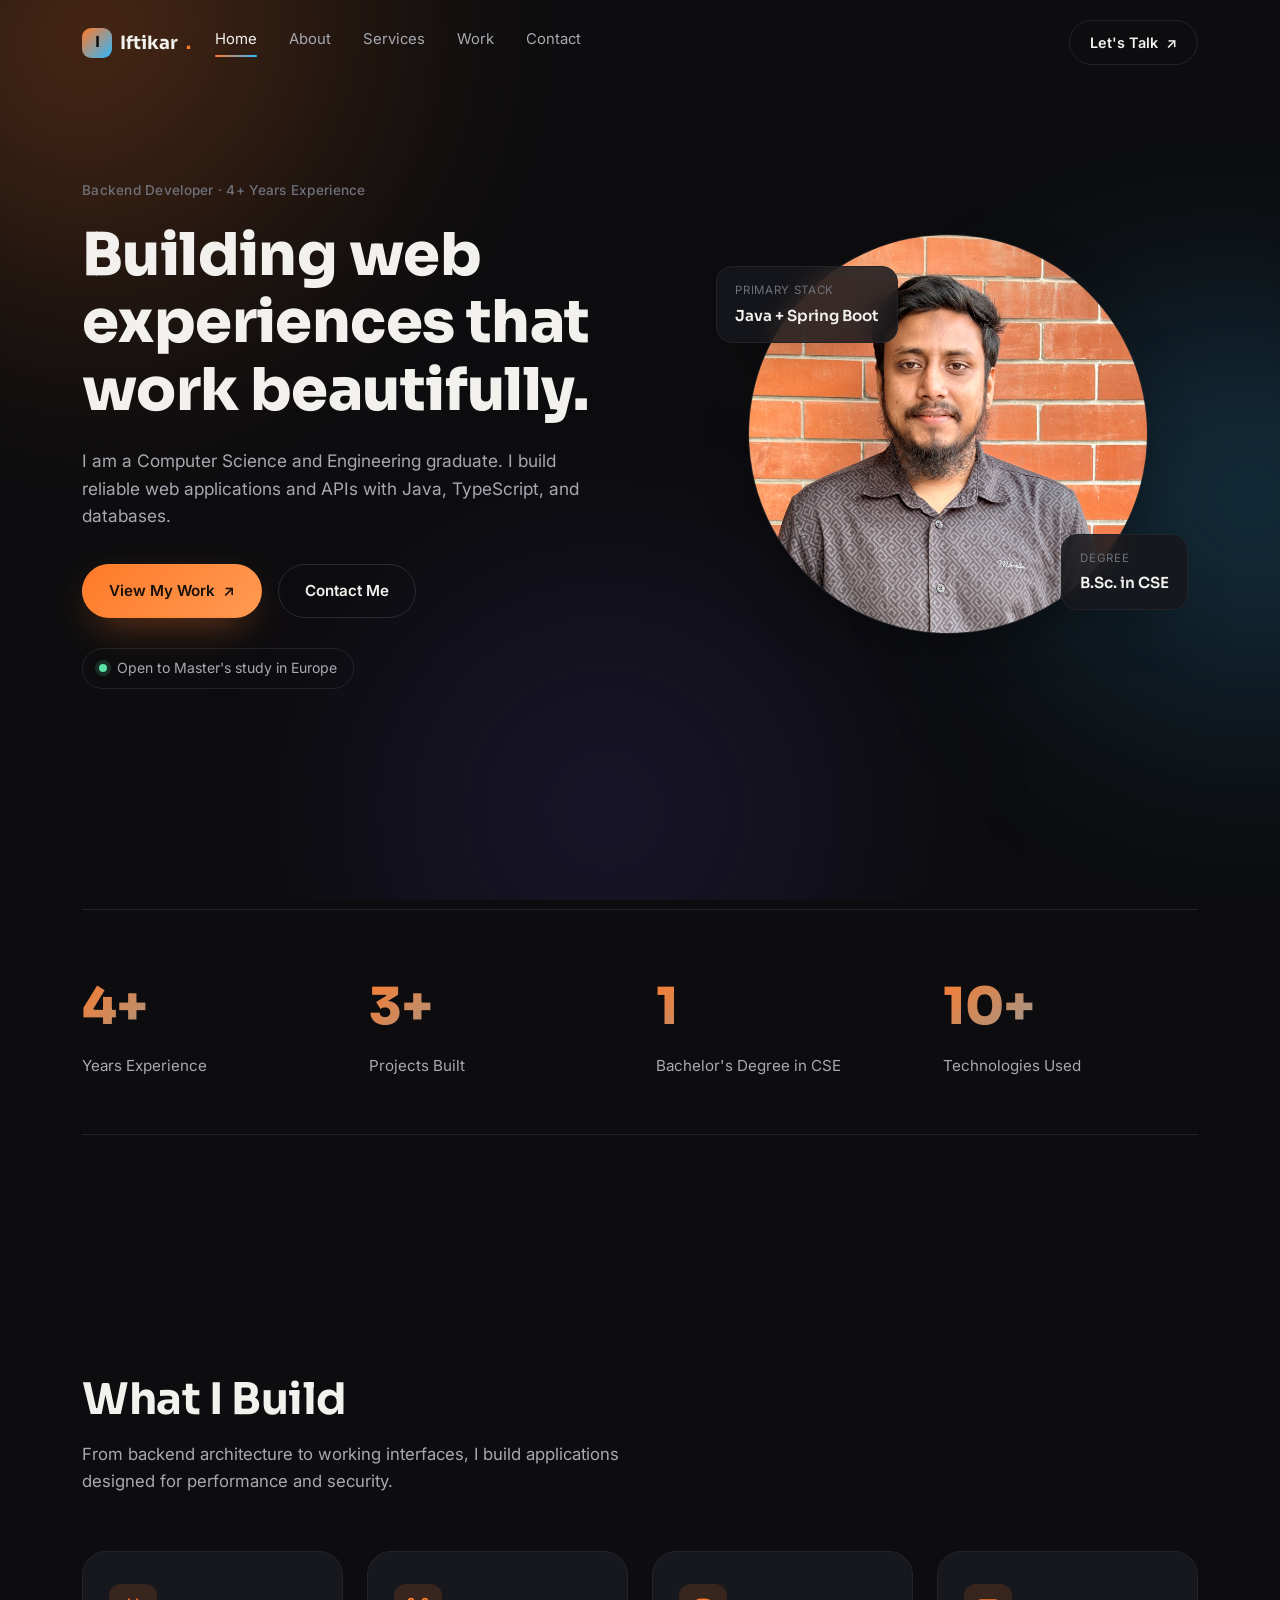
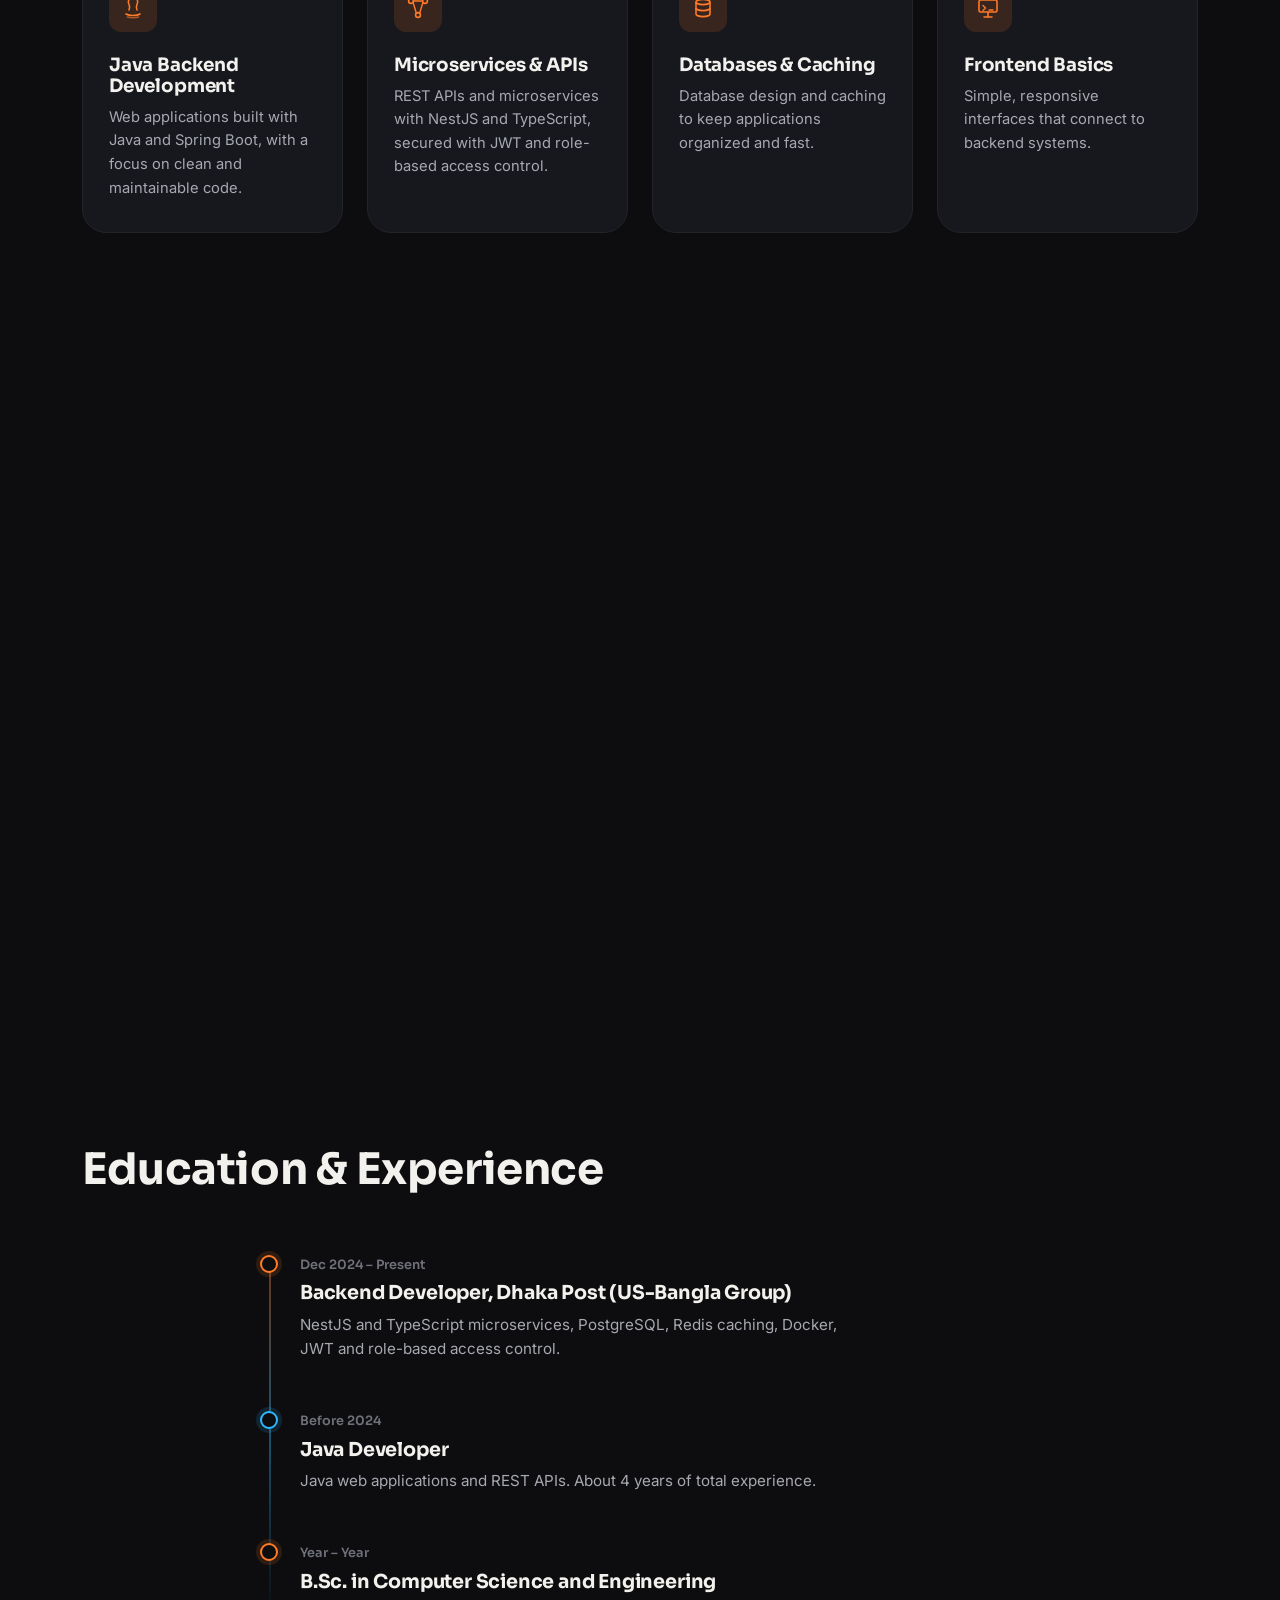
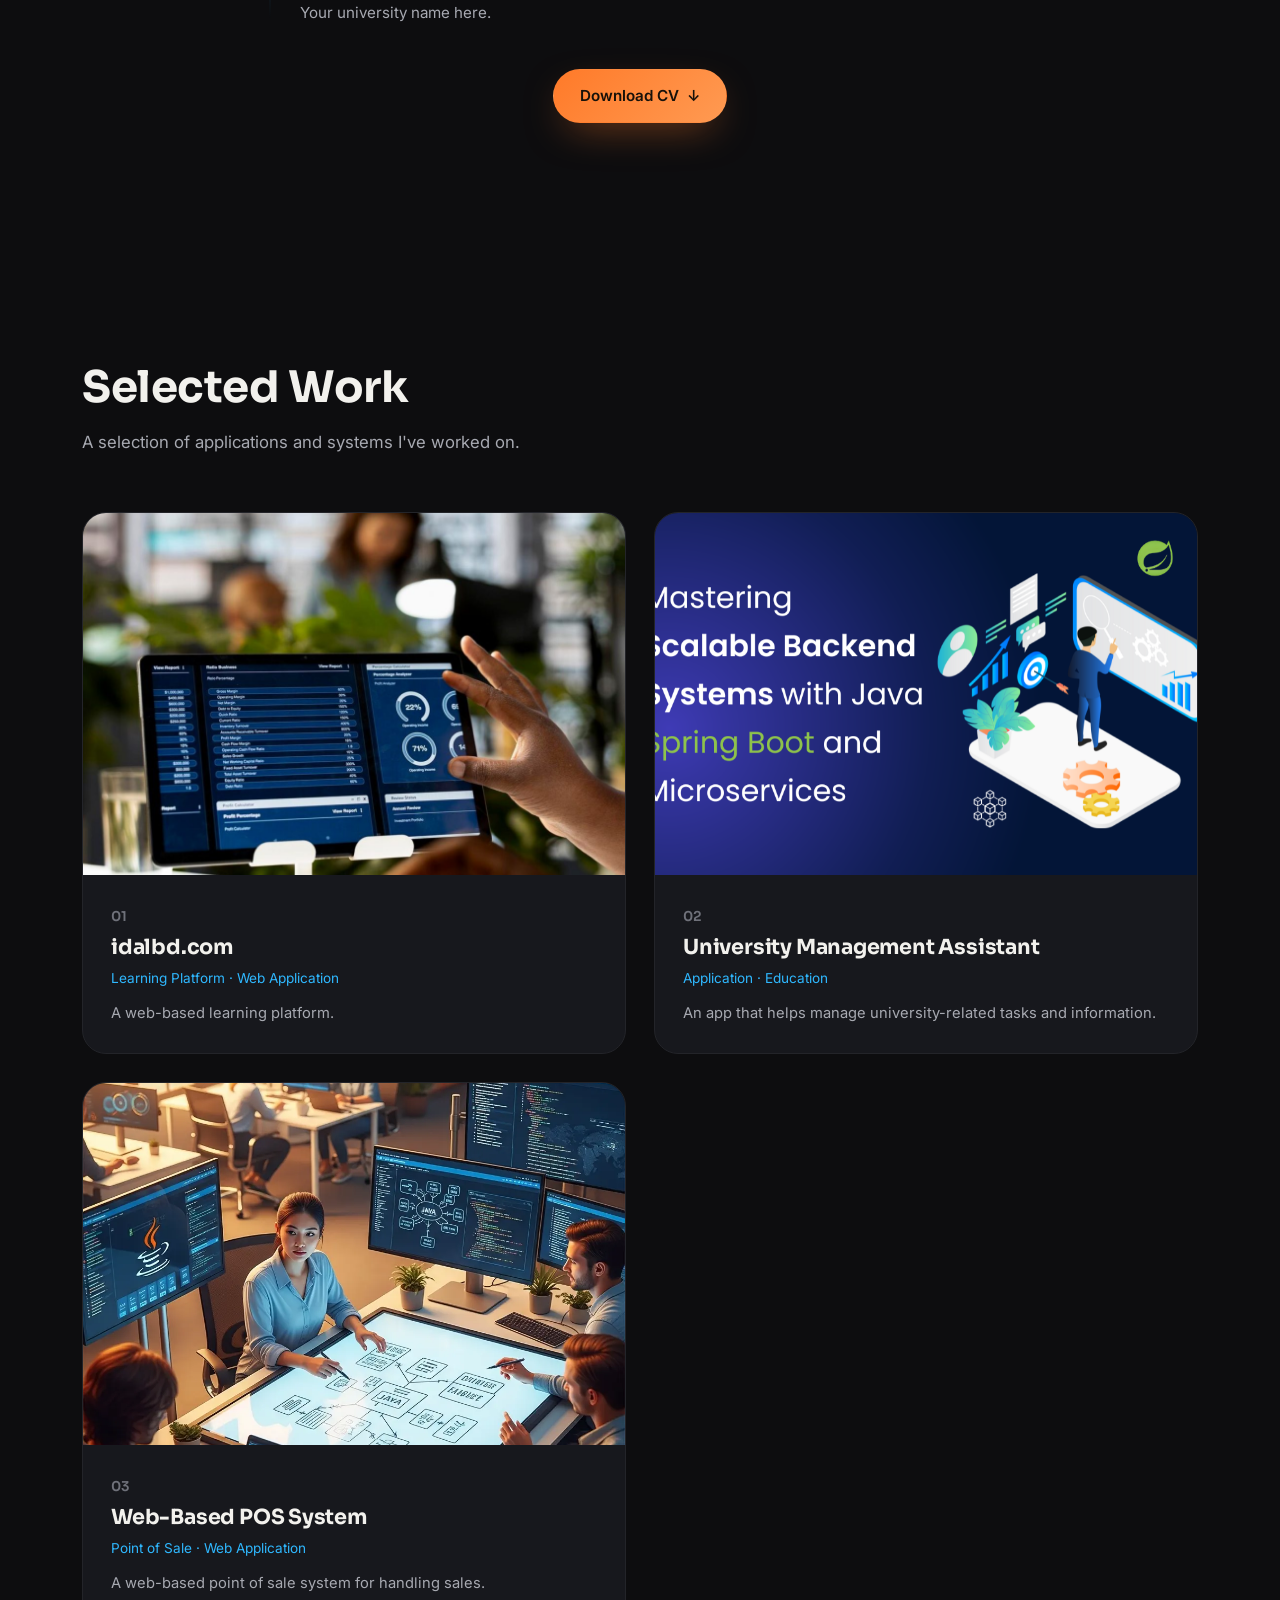
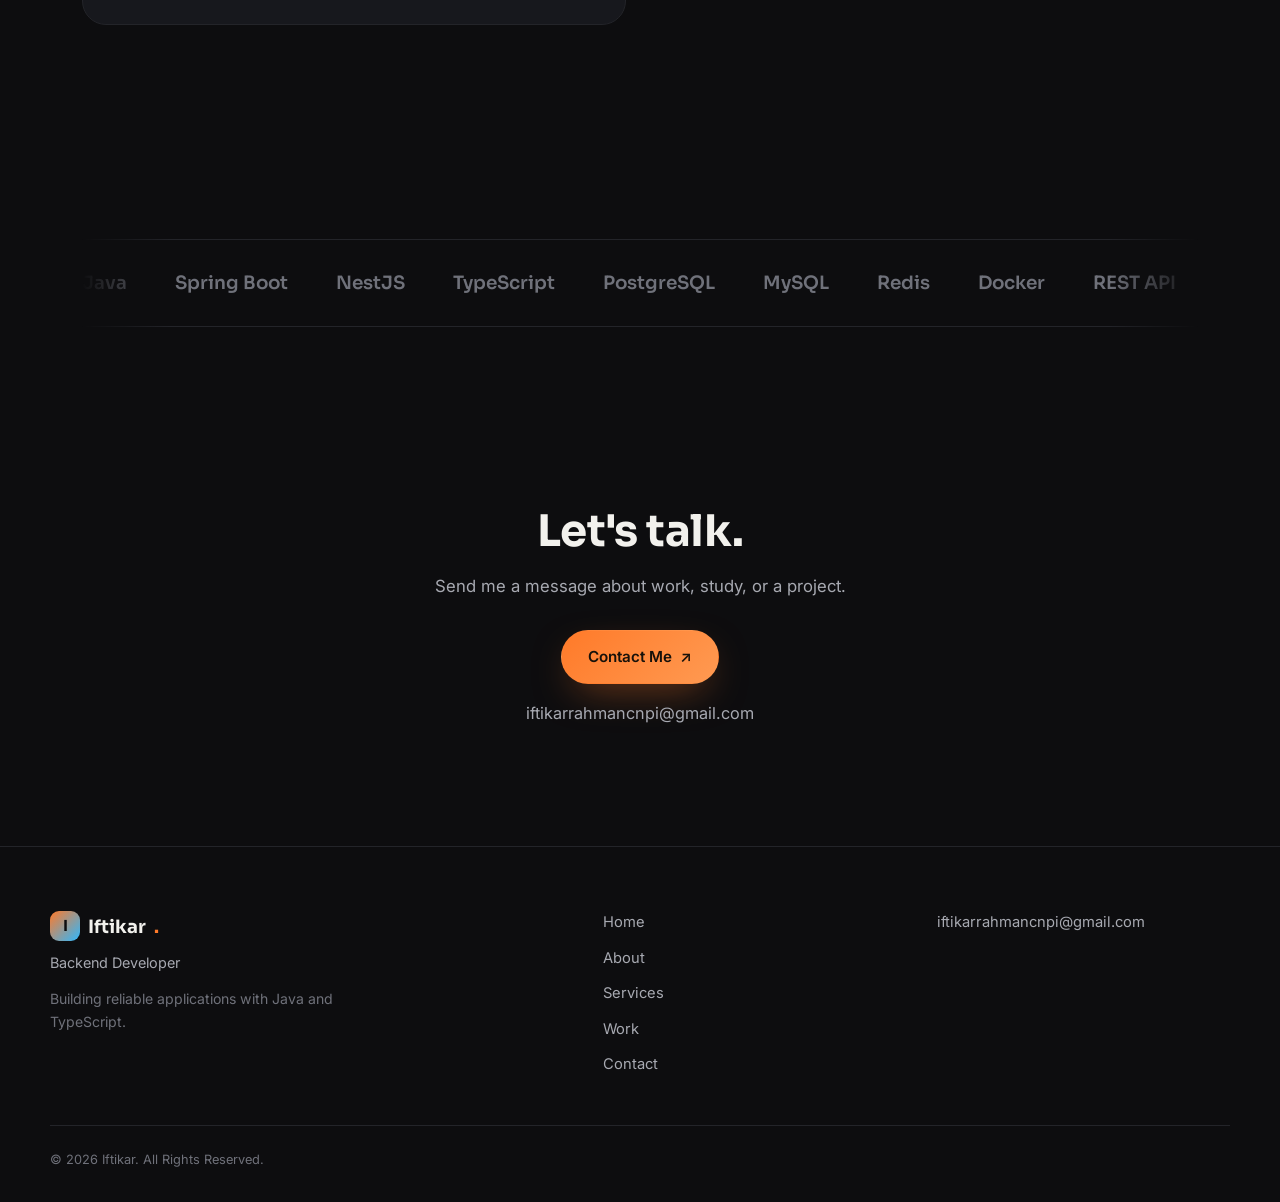
==== commit ed5cf294: "Add files via upload" ====
--- a/index.html
+++ b/index.html
@@ -4,7 +4,7 @@
 <meta charset="UTF-8">
 <meta name="viewport" content="width=device-width, initial-scale=1.0">
 <title>Iftikar — Java Web Developer</title>
-<meta name="description" content="Iftikar is a Java Web Developer with 4+ years of experience building reliable, scalable web applications with Java, Spring Boot, REST APIs and modern frontend technologies.">
+<meta name="description" content="Iftikar is a Java and backend developer with 4+ years of experience building web applications and APIs. He has a Bachelor's degree in Computer Science and Engineering.">
 <link rel="preconnect" href="https://fonts.googleapis.com">
 <link rel="preconnect" href="https://fonts.gstatic.com" crossorigin>
 <link href="https://fonts.googleapis.com/css2?family=Sora:wght@400;500;600;700;800&family=Inter:wght@400;500;600&display=swap" rel="stylesheet">
@@ -47,25 +47,25 @@
   <section class="hero" id="hero">
     <div class="hero__inner">
       <div class="hero__text" data-hero-el="text">
-        <p class="eyebrow" data-hero-el="eyebrow" data-bind="home.eyebrow">Java Web Developer · 4+ Years Experience</p>
+        <p class="eyebrow" data-hero-el="eyebrow" data-bind="home.eyebrow">Backend Developer · 4+ Years Experience</p>
         <h1 class="hero__headline" data-hero-el="headline" data-bind="home.headline">Building web experiences that work beautifully.</h1>
-        <p class="hero__sub" data-hero-el="sub" data-bind="home.sub">I build reliable, scalable, and modern web applications using Java, Spring Boot, REST APIs, databases, and modern frontend technologies.</p>
+        <p class="hero__sub" data-hero-el="sub" data-bind="home.sub">I am a Computer Science and Engineering graduate. I build reliable web applications and APIs with Java, TypeScript, and databases.</p>
 
         <div class="hero__actions" data-hero-el="actions">
           <a href="#work" class="btn btn--primary" data-scroll>View My Work <span class="arrow">↗</span></a>
-          <a href="contact.html" class="btn btn--outline">Start a Project</a>
+          <a href="contact.html" class="btn btn--outline">Contact Me</a>
         </div>
 
         <div class="availability" data-hero-el="availability">
           <span class="availability__dot"></span>
-          <span data-bind="home.availability">Available for freelance &amp; full-stack projects</span>
+          <span data-bind="home.availability">Open to Master's study in Europe</span>
         </div>
       </div>
 
       <div class="hero__visual" data-hero-el="visual">
         <div class="portrait-frame">
           <div class="portrait-frame__glow"></div>
-          <img src="photo/profile.jpg" alt="Portrait placeholder of Iftikar, Java Web Developer" class="portrait-frame__img" data-bind-src="profile.photo">
+          <img src="photo/profile.jpg" alt="Portrait of Iftikar, backend developer" class="portrait-frame__img" data-bind-src="profile.photo">
         </div>
 
         <div class="float-card float-card--top">
@@ -74,8 +74,8 @@
         </div>
 
         <div class="float-card float-card--bottom">
-          <span class="float-card__label" data-bind="home.floatingCard2Label">Project Status</span>
-          <span class="float-card__value" data-bind="home.floatingCard2Value">Clean. Scalable. Shipped.</span>
+          <span class="float-card__label" data-bind="home.floatingCard2Label">Degree</span>
+          <span class="float-card__value" data-bind="home.floatingCard2Value">B.Sc. in CSE</span>
         </div>
       </div>
     </div>
@@ -89,16 +89,16 @@
         <span class="stat__label">Years Experience</span>
       </div>
       <div class="stat" data-reveal data-stat-index="1">
-        <span class="stat__number" data-count-to="50" data-suffix="+">0</span>
-        <span class="stat__label">Projects Delivered</span>
+        <span class="stat__number" data-count-to="3" data-suffix="+">0</span>
+        <span class="stat__label">Projects Built</span>
       </div>
       <div class="stat" data-reveal data-stat-index="2">
-        <span class="stat__number" data-count-to="30" data-suffix="+">0</span>
-        <span class="stat__label">Happy Clients</span>
+        <span class="stat__number" data-count-to="1" data-suffix="">0</span>
+        <span class="stat__label">Bachelor's Degree in CSE</span>
       </div>
       <div class="stat" data-reveal data-stat-index="3">
-        <span class="stat__number" data-count-to="99" data-suffix="%">0</span>
-        <span class="stat__label">Commitment to Quality</span>
+        <span class="stat__number" data-count-to="10" data-suffix="+">0</span>
+        <span class="stat__label">Technologies Used</span>
       </div>
     </div>
   </section>
@@ -107,7 +107,7 @@
   <section class="services" id="services" data-reveal-root>
     <div class="section-head" data-reveal>
       <h2 class="section-title">What I Build</h2>
-      <p class="section-sub">From backend architecture to polished interfaces, I build complete digital experiences designed for performance and scalability.</p>
+      <p class="section-sub">From backend architecture to working interfaces, I build applications designed for performance and security.</p>
     </div>
 
     <div class="services__grid" id="servicesTeaserGrid">
@@ -125,7 +125,7 @@
       <div class="about-preview__text" data-reveal>
         <p class="eyebrow">A Little About Me</p>
         <h2 class="section-title">Engineering with purpose.</h2>
-        <p class="about-preview__lead" data-bind="home.aboutPreviewText">I'm Iftikar, a Java Web Developer focused on building practical, scalable, and high-quality web applications. I combine backend engineering with modern frontend development to create products that are reliable behind the scenes and intuitive for the people using them.</p>
+        <p class="about-preview__lead" data-bind="home.aboutPreviewText">I am Iftikar, a backend developer from Bangladesh. Since December 2024 I work at Dhaka Post, where I build NestJS and TypeScript microservices with PostgreSQL, Redis, and Docker. I also build Java applications. I want to study for a Master's degree in Computer Science and bring my skills back to my country.</p>
         <a href="about.html" class="btn btn--outline">Read My Full Story <span class="arrow">↗</span></a>
       </div>
 
@@ -136,13 +136,42 @@
         </div>
         <div class="highlight">
           <h3>Performance Focused</h3>
-          <p>Fast, efficient and scalable applications.</p>
+          <p>Caching and database work to keep apps fast.</p>
         </div>
         <div class="highlight">
-          <h3>Business-Oriented</h3>
-          <p>Technology built around real-world problems.</p>
-        </div>
-      </div>
+          <h3>Secure by Design</h3>
+          <p>JWT login and role-based access control.</p>
+        </div>
+      </div>
+    </div>
+  </section>
+
+  <!-- ================= EDUCATION & EXPERIENCE (uses your existing timeline style) ================= -->
+  <section class="education" id="education" data-reveal-root>
+    <div class="section-head" data-reveal>
+      <h2 class="section-title">Education &amp; Experience</h2>
+    </div>
+
+    <div class="timeline" data-reveal>
+      <div class="timeline-item">
+        <span class="timeline-item__number">Dec 2024 – Present</span>
+        <h3 class="timeline-item__title">Backend Developer, Dhaka Post (US-Bangla Group)</h3>
+        <p class="timeline-item__text">NestJS and TypeScript microservices, PostgreSQL, Redis caching, Docker, JWT and role-based access control.</p>
+      </div>
+      <div class="timeline-item">
+        <span class="timeline-item__number">Before 2024</span>
+        <h3 class="timeline-item__title">Java Developer</h3>
+        <p class="timeline-item__text">Java web applications and REST APIs. About 4 years of total experience.</p>
+      </div>
+      <div class="timeline-item">
+        <span class="timeline-item__number">Year – Year</span>
+        <h3 class="timeline-item__title">B.Sc. in Computer Science and Engineering</h3>
+        <p class="timeline-item__text">Your university name here.</p>
+      </div>
+    </div>
+
+    <div class="services__more" data-reveal>
+      <a href="cv/Iftikar_CV.pdf" class="btn btn--primary" download>Download CV <span class="arrow">↓</span></a>
     </div>
   </section>
 
@@ -158,28 +187,10 @@
     </div>
   </section>
 
-  <!-- ================= TESTIMONIALS ================= -->
-  <section class="testimonials" id="testimonials" data-reveal-root>
-    <div class="section-head" data-reveal>
-      <h2 class="section-title">What clients say</h2>
-    </div>
-
-    <div class="testimonial-slider" data-reveal>
-      <div class="testimonial-track" id="testimonialTrack">
-        <blockquote class="testimonial">
-          <p>“Iftikar understood exactly what we needed and delivered a clean, reliable application that was easy to use and maintain.”</p>
-          <footer>Client / Business Owner <span class="testimonial__demo">(sample testimonial)</span></footer>
-        </blockquote>
-        <blockquote class="testimonial">
-          <p>“His attention to detail and ability to solve technical problems made the entire development process smooth.”</p>
-          <footer>Client / Project Manager <span class="testimonial__demo">(sample testimonial)</span></footer>
-        </blockquote>
-        <blockquote class="testimonial">
-          <p>“Professional communication, strong development skills, and excellent attention to quality.”</p>
-          <footer>Client / Startup Founder <span class="testimonial__demo">(sample testimonial)</span></footer>
-        </blockquote>
-      </div>
-
+  <!-- ================= TESTIMONIALS (hidden: they were sample text) ================= -->
+  <section class="testimonials" id="testimonials" data-reveal-root hidden>
+    <div class="testimonial-slider">
+      <div class="testimonial-track" id="testimonialTrack"></div>
       <div class="testimonial-controls">
         <button class="testimonial-btn" id="testimonialPrev" aria-label="Previous testimonial">←</button>
         <div class="testimonial-dots" id="testimonialDots"></div>
@@ -193,8 +204,8 @@
     <p class="section-sub section-sub--center" data-reveal>Technologies I Work With</p>
     <div class="marquee" data-reveal>
       <div class="marquee__track">
-        <span>Java</span><span>Spring Boot</span><span>Spring MVC</span><span>REST API</span><span>MySQL</span><span>JavaScript</span><span>HTML5</span><span>CSS3</span><span>Bootstrap</span><span>Git</span>
-        <span>Java</span><span>Spring Boot</span><span>Spring MVC</span><span>REST API</span><span>MySQL</span><span>JavaScript</span><span>HTML5</span><span>CSS3</span><span>Bootstrap</span><span>Git</span>
+        <span>Java</span><span>Spring Boot</span><span>NestJS</span><span>TypeScript</span><span>PostgreSQL</span><span>MySQL</span><span>Redis</span><span>Docker</span><span>REST API</span><span>Git</span>
+        <span>Java</span><span>Spring Boot</span><span>NestJS</span><span>TypeScript</span><span>PostgreSQL</span><span>MySQL</span><span>Redis</span><span>Docker</span><span>REST API</span><span>Git</span>
       </div>
     </div>
   </section>
@@ -202,10 +213,10 @@
   <!-- ================= CONTACT TEASER ================= -->
   <section class="contact-teaser" data-reveal-root>
     <div class="contact-teaser__inner" data-reveal>
-      <h2 class="section-title">Let's build something worth remembering.</h2>
-      <p class="section-sub" style="margin-left:auto;margin-right:auto;">Have an idea, product, or project in mind? Let's turn it into a reliable digital experience.</p>
+      <h2 class="section-title">Let's talk.</h2>
+      <p class="section-sub" style="margin-left:auto;margin-right:auto;">Send me a message about work, study, or a project.</p>
       <div class="contact-teaser__actions">
-        <a href="contact.html" class="btn btn--primary">Start a Conversation <span class="arrow">↗</span></a>
+        <a href="contact.html" class="btn btn--primary">Contact Me <span class="arrow">↗</span></a>
         <a href="mailto:iftikarrahmancnpi@gmail.com" class="contact__email" data-editable="contact-email">iftikarrahmancnpi@gmail.com</a>
       </div>
     </div>
@@ -218,8 +229,8 @@
   <div class="footer__inner">
     <div class="footer__brand">
       <p class="footer__logo"><span class="nav__logo-mark">I</span> Iftikar<span class="nav__dot">.</span></p>
-      <p class="footer__role">Java Web Developer</p>
-      <p class="footer__tagline">Building reliable digital experiences with Java and modern web technologies.</p>
+      <p class="footer__role">Backend Developer</p>
+      <p class="footer__tagline">Building reliable applications with Java and TypeScript.</p>
     </div>
 
     <nav class="footer__nav" aria-label="Footer navigation">
@@ -243,7 +254,7 @@
   <div class="modal__backdrop" data-modal-close></div>
   <div class="modal__panel">
     <button class="modal__close" data-modal-close aria-label="Close project details">✕</button>
-    <img class="photo/project1.jfif" id="modalImage" src="" photo/project1.jfif="">
+    <img class="modal__image" id="modalImage" src="" alt="">
     <div class="modal__body">
       <span class="modal__number" id="modalNumber"></span>
       <h3 class="modal__title" id="modalTitle"></h3>
--- a/styles.css
+++ b/styles.css
@@ -341,34 +341,21 @@
 
 .hero__visual{ position: relative; display: flex; justify-content: center; }
 
+.hero__visual{
+  position: relative;
+  width: min(400px, 90%);
+  margin: 0 auto;
+}
+
 .portrait-frame{
   position: relative;
- width: min(400px, 90%);
+  width: 100%;
   aspect-ratio: 1 / 1;
   border-radius: 50%;
   overflow: hidden;
   border: 1px solid var(--border-soft);
   box-shadow: var(--shadow-card);
 }
-.portrait-frame__img{
-  width: 100%; height: 100%;
-  object-fit: cover;
-  object-position: center 22%;
-  clip-path: inset(0 100% 0 0);
-  animation: wipeIn 1.3s .5s var(--ease) forwards;
-}
-@keyframes wipeIn{ to{ clip-path: inset(0 0 0 0); } }
-
-.portrait-frame__glow{
-  position: absolute;
-  inset: -30%;
-  background:
-    radial-gradient(circle at 15% 15%, rgba(255,122,41,.5), transparent 45%),
-    radial-gradient(circle at 90% 85%, rgba(47,184,255,.4), transparent 45%);
-  filter: blur(50px);
-  z-index: -1;
-}
-
 .float-card{
   position: absolute;
   display: flex;
